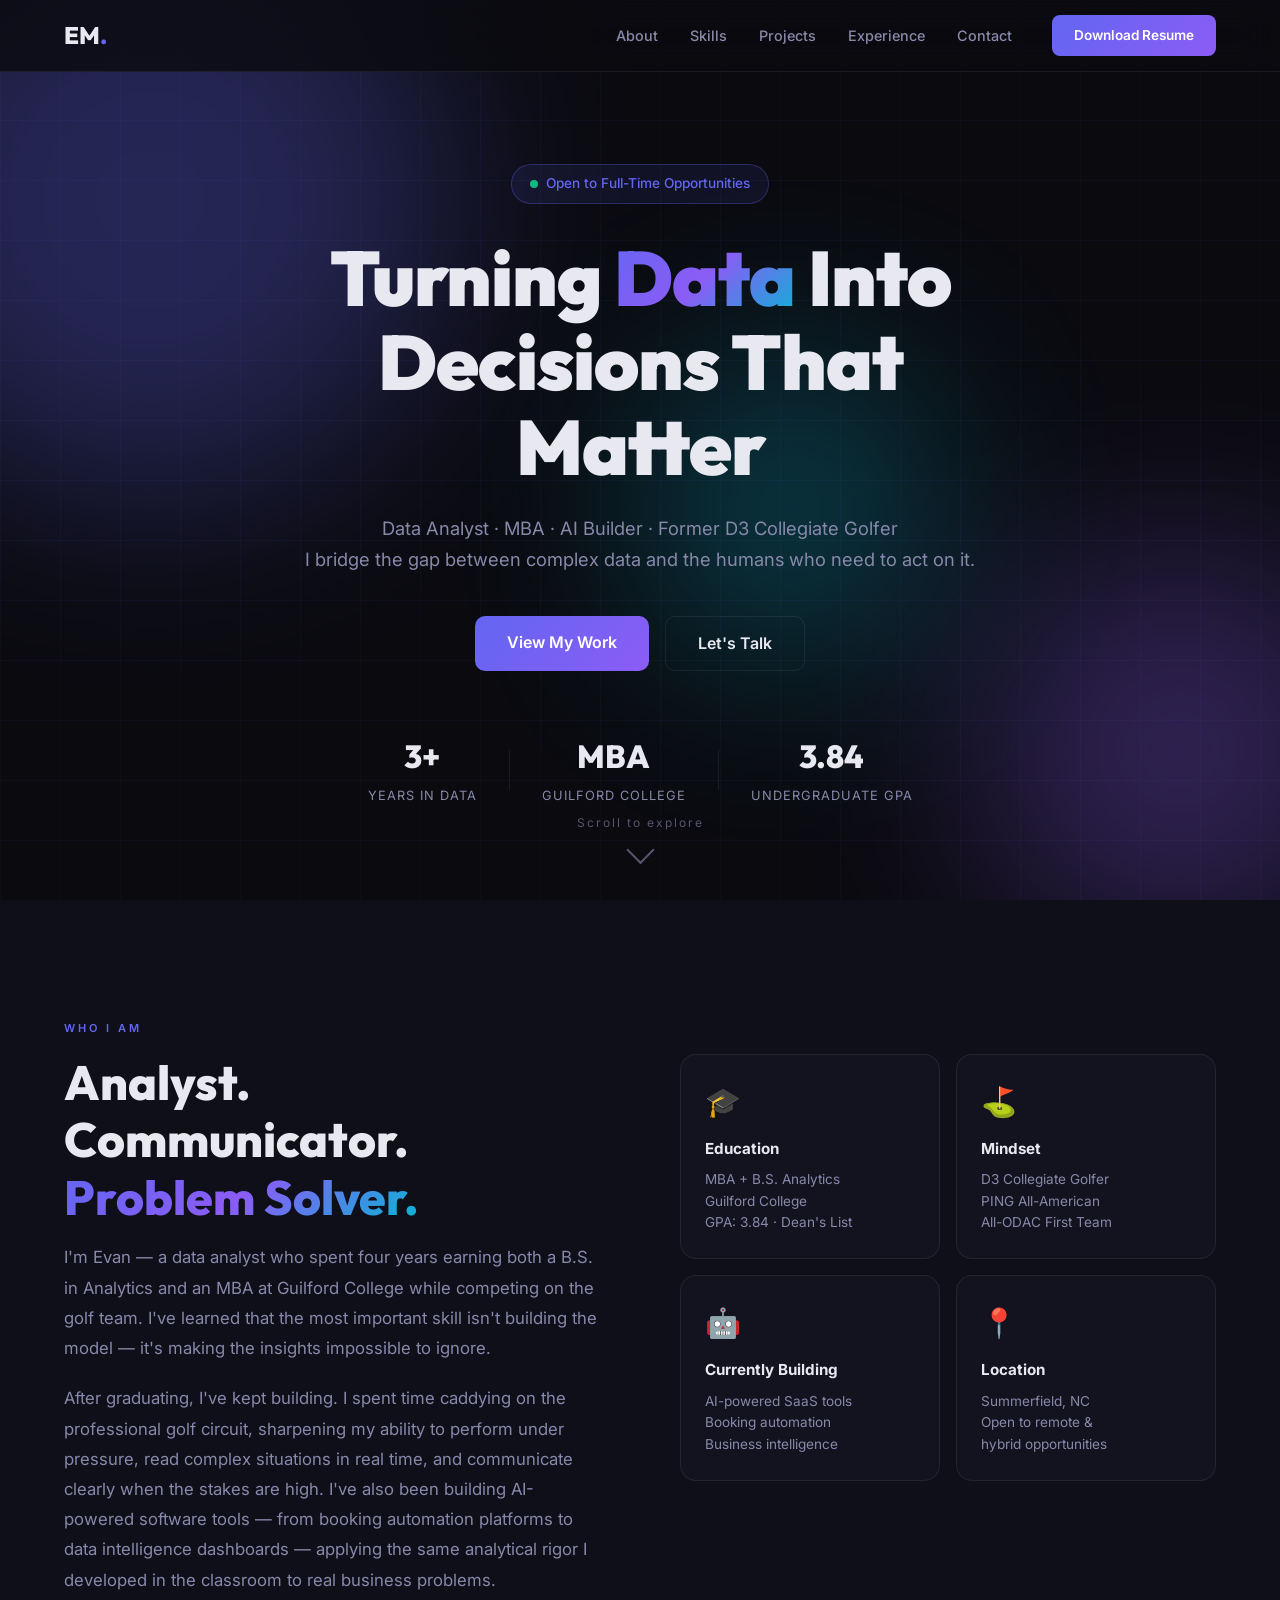
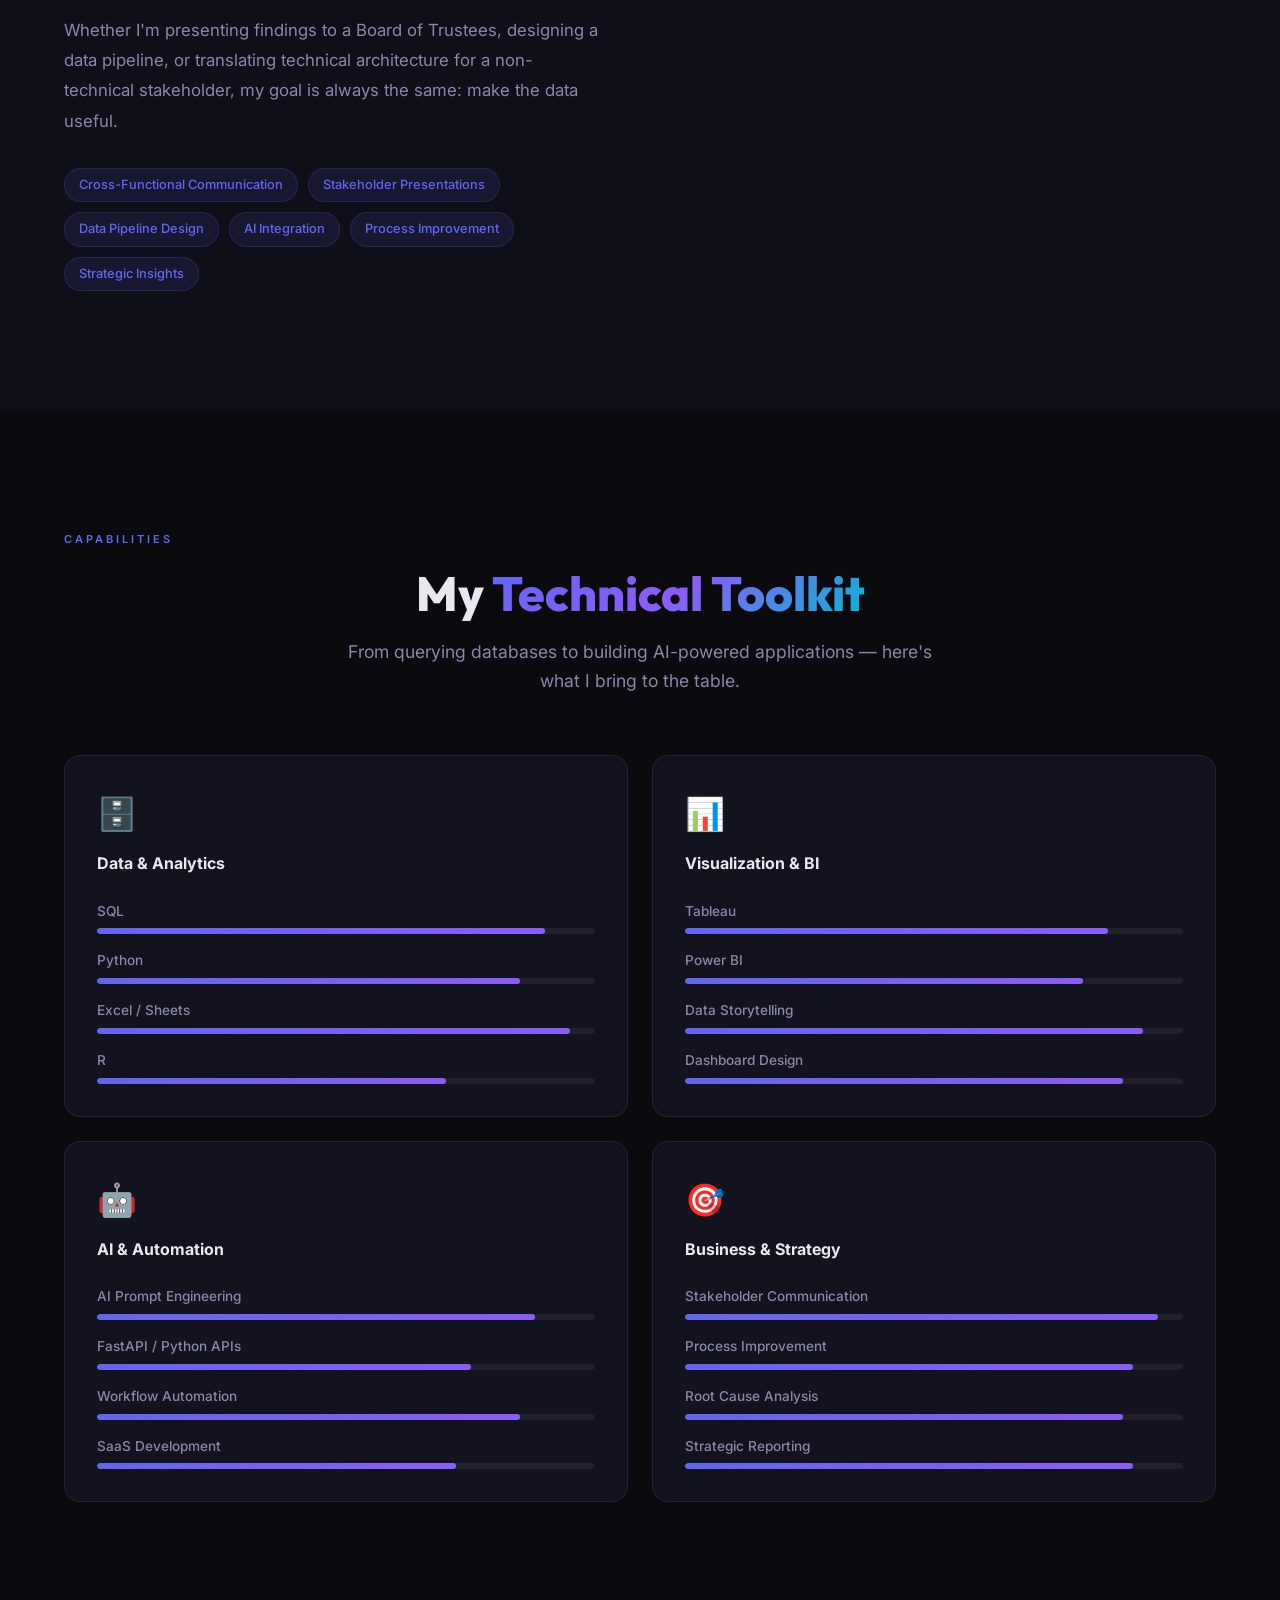
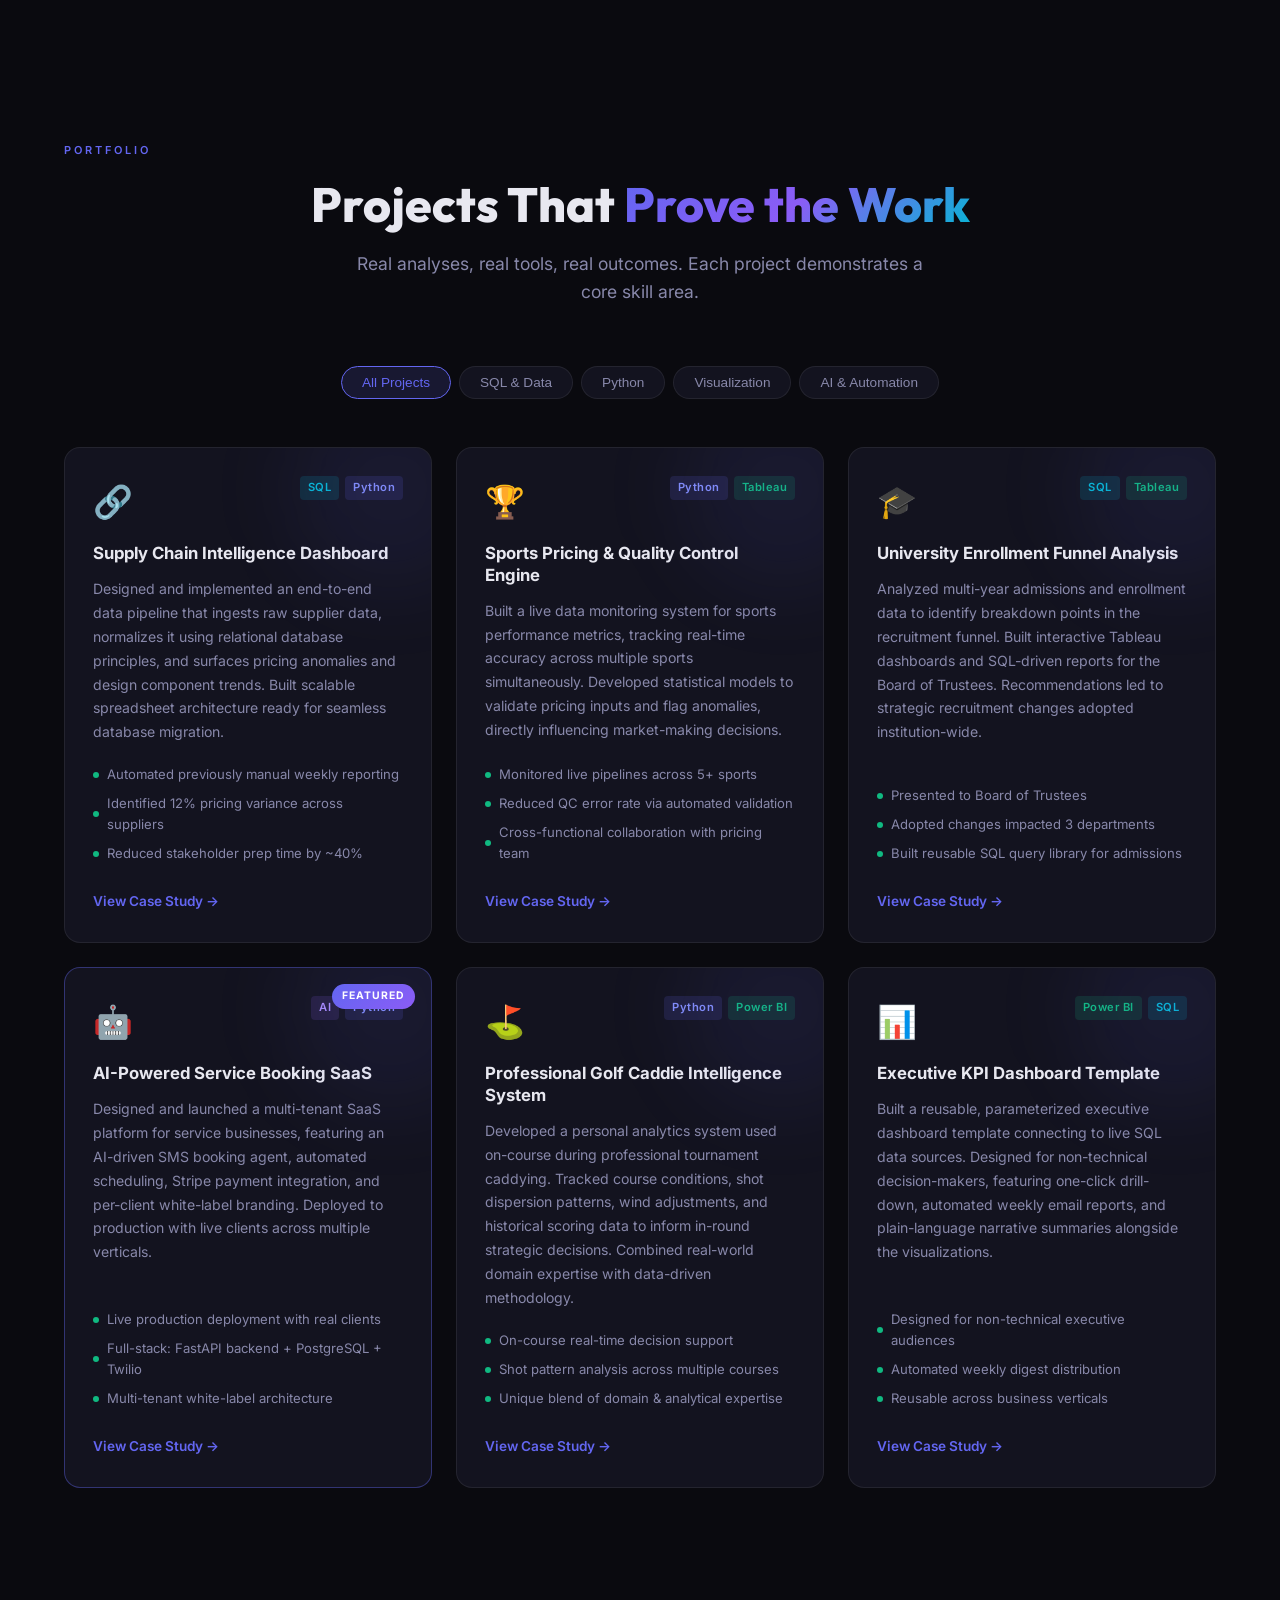
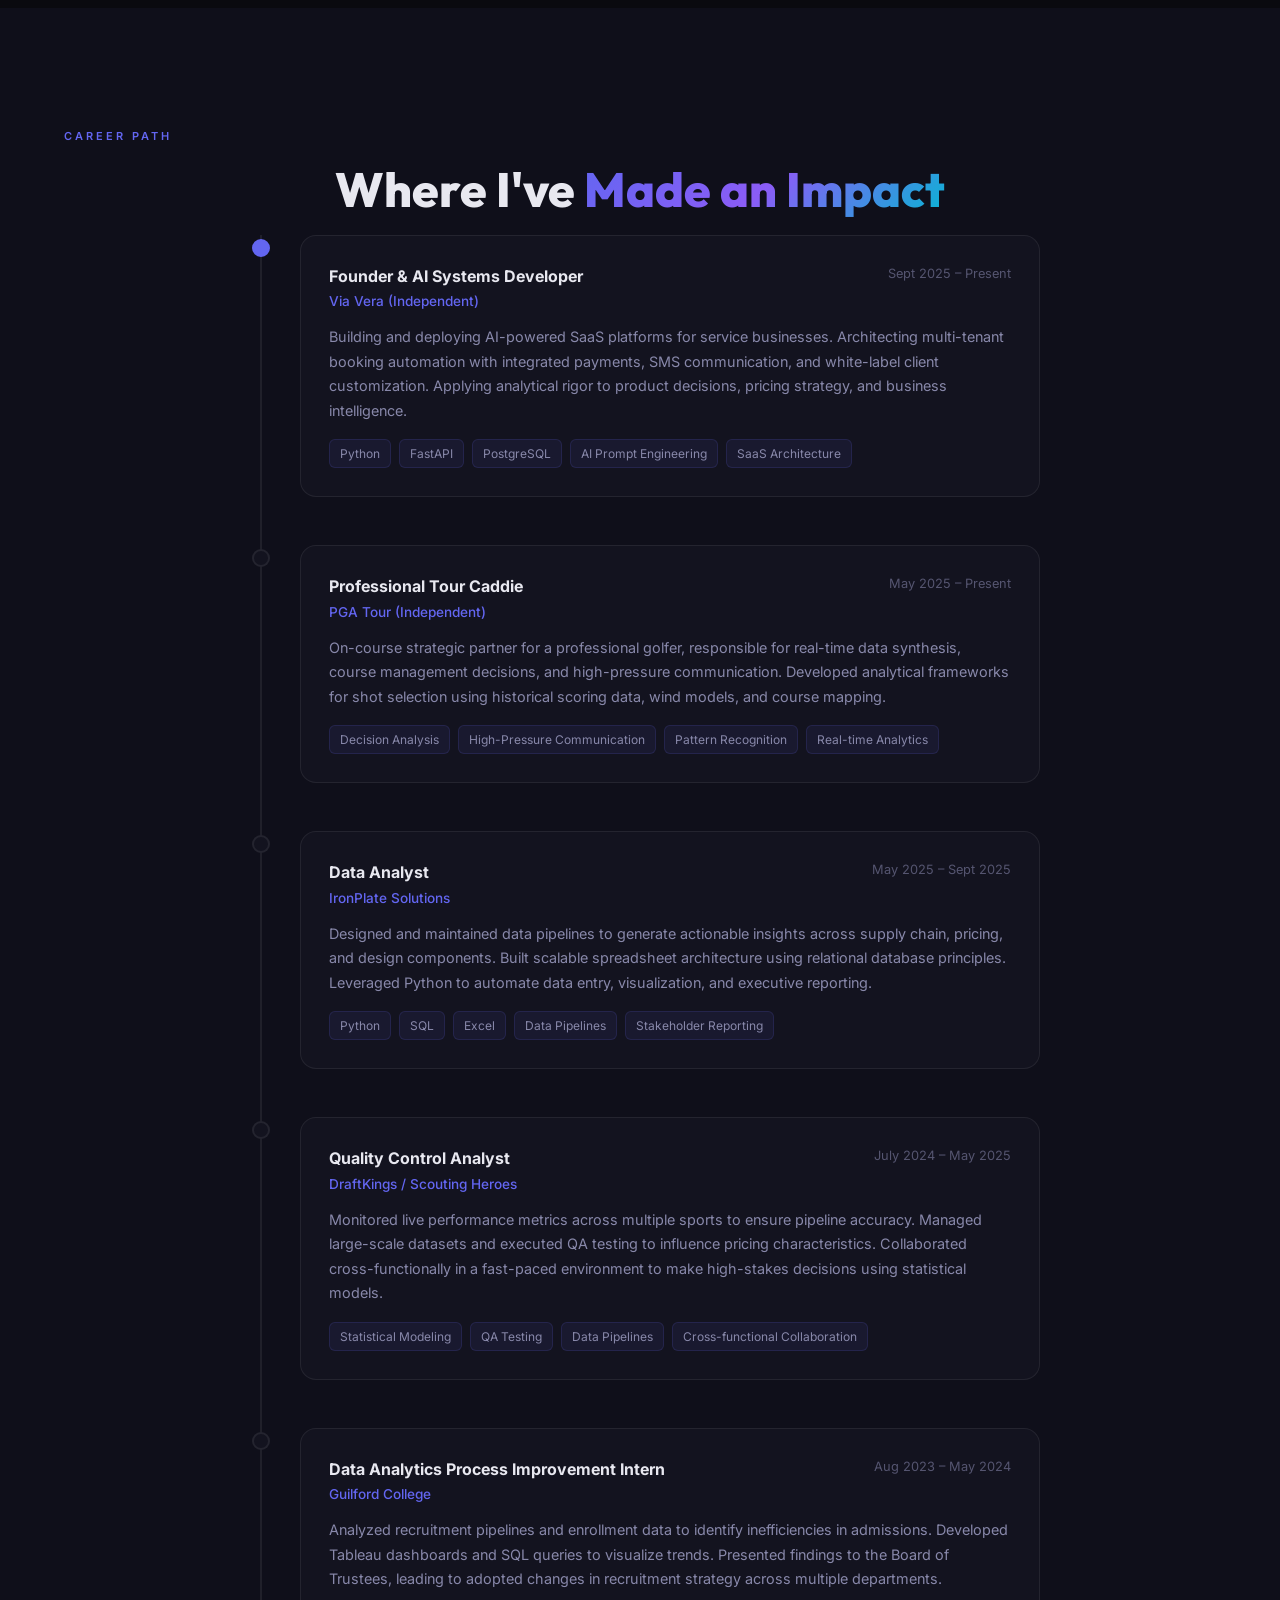
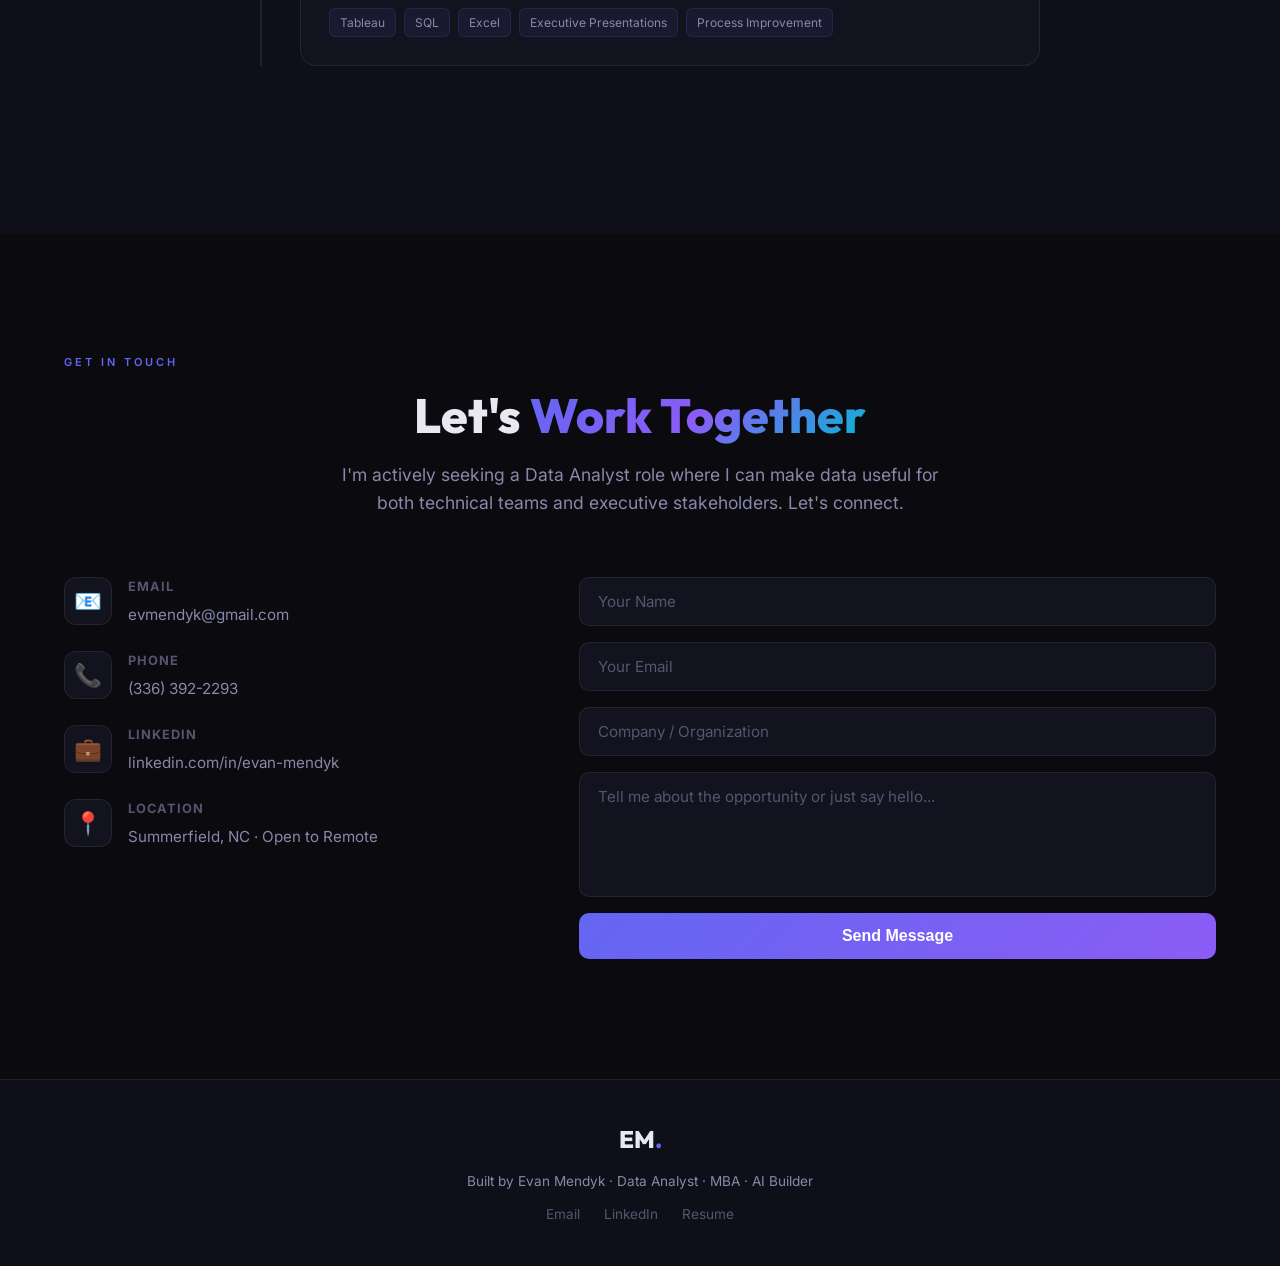
==== index.html @ d30ada5a "Add full portfolio with all project case studies" ====
<!DOCTYPE html>
<html lang="en">
<head>
  <meta charset="UTF-8" />
  <meta name="viewport" content="width=device-width, initial-scale=1.0" />
  <title>Evan Mendyk | Data Analyst & AI Builder</title>
  <meta name="description" content="Evan Mendyk — Data Analyst with an MBA, blending analytical precision with clear communication to turn complex data into decisions. Explore projects in SQL, Python, Tableau, and AI.">
  <link rel="preconnect" href="https://fonts.googleapis.com">
  <link rel="preconnect" href="https://fonts.gstatic.com" crossorigin>
  <link href="https://fonts.googleapis.com/css2?family=Inter:wght@300;400;500;600;700;800;900&family=Outfit:wght@300;400;500;600;700;800&display=swap" rel="stylesheet">
  <link rel="stylesheet" href="styles.css" />
</head>
<body>

  <!-- Navigation -->
  <nav id="navbar">
    <div class="nav-container">
      <a href="#home" class="nav-logo">EM<span class="dot">.</span></a>
      <ul class="nav-links" id="nav-links">
        <li><a href="#about">About</a></li>
        <li><a href="#skills">Skills</a></li>
        <li><a href="#projects">Projects</a></li>
        <li><a href="#experience">Experience</a></li>
        <li><a href="#contact">Contact</a></li>
      </ul>
      <a href="EvanMendyk_Resume.pdf" class="btn-resume" download>Download Resume</a>
      <button class="hamburger" id="hamburger" aria-label="Toggle menu">
        <span></span><span></span><span></span>
      </button>
    </div>
  </nav>

  <!-- Hero Section -->
  <section id="home" class="hero">
    <div class="hero-bg">
      <div class="orb orb-1"></div>
      <div class="orb orb-2"></div>
      <div class="orb orb-3"></div>
      <div class="grid-overlay"></div>
    </div>
    <div class="hero-content">
      <div class="hero-badge">
        <span class="badge-dot"></span>
        Open to Full-Time Opportunities
      </div>
      <h1 class="hero-title">
        Turning <span class="gradient-text">Data</span> Into<br>
        Decisions That Matter
      </h1>
      <p class="hero-subtitle">
        Data Analyst · MBA · AI Builder · Former D3 Collegiate Golfer<br>
        I bridge the gap between complex data and the humans who need to act on it.
      </p>
      <div class="hero-cta">
        <a href="#projects" class="btn-primary">View My Work</a>
        <a href="#contact" class="btn-ghost">Let's Talk</a>
      </div>
      <div class="hero-stats">
        <div class="stat">
          <span class="stat-number">3+</span>
          <span class="stat-label">Years in Data</span>
        </div>
        <div class="stat-divider"></div>
        <div class="stat">
          <span class="stat-number">MBA</span>
          <span class="stat-label">Guilford College</span>
        </div>
        <div class="stat-divider"></div>
        <div class="stat">
          <span class="stat-number">3.84</span>
          <span class="stat-label">Undergraduate GPA</span>
        </div>
      </div>
    </div>
    <div class="hero-scroll-hint">
      <span>Scroll to explore</span>
      <div class="scroll-arrow"></div>
    </div>
  </section>

  <!-- About Section -->
  <section id="about" class="about section">
    <div class="container">
      <div class="section-label">WHO I AM</div>
      <div class="about-grid">
        <div class="about-text">
          <h2 class="section-title">Analyst. Communicator.<br><span class="gradient-text">Problem Solver.</span></h2>
          <p class="about-para">
            I'm Evan — a data analyst who spent four years earning both a B.S. in Analytics and an MBA at Guilford College while competing on the golf team. I've learned that the most important skill isn't building the model — it's making the insights impossible to ignore.
          </p>
          <p class="about-para">
            After graduating, I've kept building. I spent time caddying on the professional golf circuit, sharpening my ability to perform under pressure, read complex situations in real time, and communicate clearly when the stakes are high. I've also been building AI-powered software tools — from booking automation platforms to data intelligence dashboards — applying the same analytical rigor I developed in the classroom to real business problems.
          </p>
          <p class="about-para">
            Whether I'm presenting findings to a Board of Trustees, designing a data pipeline, or translating technical architecture for a non-technical stakeholder, my goal is always the same: make the data useful.
          </p>
          <div class="about-tags">
            <span class="tag">Cross-Functional Communication</span>
            <span class="tag">Stakeholder Presentations</span>
            <span class="tag">Data Pipeline Design</span>
            <span class="tag">AI Integration</span>
            <span class="tag">Process Improvement</span>
            <span class="tag">Strategic Insights</span>
          </div>
        </div>
        <div class="about-cards">
          <div class="about-card card-1">
            <div class="card-icon">🎓</div>
            <h3>Education</h3>
            <p>MBA + B.S. Analytics<br>Guilford College<br>GPA: 3.84 · Dean's List</p>
          </div>
          <div class="about-card card-2">
            <div class="card-icon">⛳</div>
            <h3>Mindset</h3>
            <p>D3 Collegiate Golfer<br>PING All-American<br>All-ODAC First Team</p>
          </div>
          <div class="about-card card-3">
            <div class="card-icon">🤖</div>
            <h3>Currently Building</h3>
            <p>AI-powered SaaS tools<br>Booking automation<br>Business intelligence</p>
          </div>
          <div class="about-card card-4">
            <div class="card-icon">📍</div>
            <h3>Location</h3>
            <p>Summerfield, NC<br>Open to remote &<br>hybrid opportunities</p>
          </div>
        </div>
      </div>
    </div>
  </section>

  <!-- Skills Section -->
  <section id="skills" class="skills section">
    <div class="container">
      <div class="section-label">CAPABILITIES</div>
      <h2 class="section-title centered">My <span class="gradient-text">Technical Toolkit</span></h2>
      <p class="section-subtitle">From querying databases to building AI-powered applications — here's what I bring to the table.</p>

      <div class="skills-grid">
        <div class="skill-category">
          <div class="skill-cat-icon">🗄️</div>
          <h3>Data & Analytics</h3>
          <div class="skill-bars">
            <div class="skill-bar-item">
              <span>SQL</span>
              <div class="bar"><div class="bar-fill" style="--w:90%"></div></div>
            </div>
            <div class="skill-bar-item">
              <span>Python</span>
              <div class="bar"><div class="bar-fill" style="--w:85%"></div></div>
            </div>
            <div class="skill-bar-item">
              <span>Excel / Sheets</span>
              <div class="bar"><div class="bar-fill" style="--w:95%"></div></div>
            </div>
            <div class="skill-bar-item">
              <span>R</span>
              <div class="bar"><div class="bar-fill" style="--w:70%"></div></div>
            </div>
          </div>
        </div>

        <div class="skill-category">
          <div class="skill-cat-icon">📊</div>
          <h3>Visualization & BI</h3>
          <div class="skill-bars">
            <div class="skill-bar-item">
              <span>Tableau</span>
              <div class="bar"><div class="bar-fill" style="--w:85%"></div></div>
            </div>
            <div class="skill-bar-item">
              <span>Power BI</span>
              <div class="bar"><div class="bar-fill" style="--w:80%"></div></div>
            </div>
            <div class="skill-bar-item">
              <span>Data Storytelling</span>
              <div class="bar"><div class="bar-fill" style="--w:92%"></div></div>
            </div>
            <div class="skill-bar-item">
              <span>Dashboard Design</span>
              <div class="bar"><div class="bar-fill" style="--w:88%"></div></div>
            </div>
          </div>
        </div>

        <div class="skill-category">
          <div class="skill-cat-icon">🤖</div>
          <h3>AI & Automation</h3>
          <div class="skill-bars">
            <div class="skill-bar-item">
              <span>AI Prompt Engineering</span>
              <div class="bar"><div class="bar-fill" style="--w:88%"></div></div>
            </div>
            <div class="skill-bar-item">
              <span>FastAPI / Python APIs</span>
              <div class="bar"><div class="bar-fill" style="--w:75%"></div></div>
            </div>
            <div class="skill-bar-item">
              <span>Workflow Automation</span>
              <div class="bar"><div class="bar-fill" style="--w:85%"></div></div>
            </div>
            <div class="skill-bar-item">
              <span>SaaS Development</span>
              <div class="bar"><div class="bar-fill" style="--w:72%"></div></div>
            </div>
          </div>
        </div>

        <div class="skill-category">
          <div class="skill-cat-icon">🎯</div>
          <h3>Business & Strategy</h3>
          <div class="skill-bars">
            <div class="skill-bar-item">
              <span>Stakeholder Communication</span>
              <div class="bar"><div class="bar-fill" style="--w:95%"></div></div>
            </div>
            <div class="skill-bar-item">
              <span>Process Improvement</span>
              <div class="bar"><div class="bar-fill" style="--w:90%"></div></div>
            </div>
            <div class="skill-bar-item">
              <span>Root Cause Analysis</span>
              <div class="bar"><div class="bar-fill" style="--w:88%"></div></div>
            </div>
            <div class="skill-bar-item">
              <span>Strategic Reporting</span>
              <div class="bar"><div class="bar-fill" style="--w:90%"></div></div>
            </div>
          </div>
        </div>
      </div>
    </div>
  </section>

  <!-- Projects Section -->
  <section id="projects" class="projects section">
    <div class="container">
      <div class="section-label">PORTFOLIO</div>
      <h2 class="section-title centered">Projects That <span class="gradient-text">Prove the Work</span></h2>
      <p class="section-subtitle">Real analyses, real tools, real outcomes. Each project demonstrates a core skill area.</p>

      <div class="filter-tabs">
        <button class="filter-btn active" data-filter="all">All Projects</button>
        <button class="filter-btn" data-filter="sql">SQL & Data</button>
        <button class="filter-btn" data-filter="python">Python</button>
        <button class="filter-btn" data-filter="viz">Visualization</button>
        <button class="filter-btn" data-filter="ai">AI & Automation</button>
      </div>

      <div class="projects-grid" id="projects-grid">

        <!-- Project 1: Supply Chain -->
        <div class="project-card" data-category="sql python">
          <div class="project-glow"></div>
          <div class="project-header">
            <div class="project-icon">🔗</div>
            <div class="project-badges">
              <span class="badge badge-sql">SQL</span>
              <span class="badge badge-python">Python</span>
            </div>
          </div>
          <h3 class="project-title">Supply Chain Intelligence Dashboard</h3>
          <p class="project-desc">Designed and implemented an end-to-end data pipeline that ingests raw supplier data, normalizes it using relational database principles, and surfaces pricing anomalies and design component trends. Built scalable spreadsheet architecture ready for seamless database migration.</p>
          <div class="project-outcomes">
            <div class="outcome"><span class="outcome-dot"></span>Automated previously manual weekly reporting</div>
            <div class="outcome"><span class="outcome-dot"></span>Identified 12% pricing variance across suppliers</div>
            <div class="outcome"><span class="outcome-dot"></span>Reduced stakeholder prep time by ~40%</div>
          </div>
          <div class="project-footer">
            <a href="projects/supply-chain.html" class="project-link">View Case Study →</a>
          </div>
        </div>

        <!-- Project 2: Sports Analytics -->
        <div class="project-card" data-category="python viz">
          <div class="project-glow"></div>
          <div class="project-header">
            <div class="project-icon">🏆</div>
            <div class="project-badges">
              <span class="badge badge-python">Python</span>
              <span class="badge badge-viz">Tableau</span>
            </div>
          </div>
          <h3 class="project-title">Sports Pricing & Quality Control Engine</h3>
          <p class="project-desc">Built a live data monitoring system for sports performance metrics, tracking real-time accuracy across multiple sports simultaneously. Developed statistical models to validate pricing inputs and flag anomalies, directly influencing market-making decisions.</p>
          <div class="project-outcomes">
            <div class="outcome"><span class="outcome-dot"></span>Monitored live pipelines across 5+ sports</div>
            <div class="outcome"><span class="outcome-dot"></span>Reduced QC error rate via automated validation</div>
            <div class="outcome"><span class="outcome-dot"></span>Cross-functional collaboration with pricing team</div>
          </div>
          <div class="project-footer">
            <a href="projects/sports-analytics.html" class="project-link">View Case Study →</a>
          </div>
        </div>

        <!-- Project 3: Enrollment Analysis -->
        <div class="project-card" data-category="sql viz">
          <div class="project-glow"></div>
          <div class="project-header">
            <div class="project-icon">🎓</div>
            <div class="project-badges">
              <span class="badge badge-sql">SQL</span>
              <span class="badge badge-viz">Tableau</span>
            </div>
          </div>
          <h3 class="project-title">University Enrollment Funnel Analysis</h3>
          <p class="project-desc">Analyzed multi-year admissions and enrollment data to identify breakdown points in the recruitment funnel. Built interactive Tableau dashboards and SQL-driven reports for the Board of Trustees. Recommendations led to strategic recruitment changes adopted institution-wide.</p>
          <div class="project-outcomes">
            <div class="outcome"><span class="outcome-dot"></span>Presented to Board of Trustees</div>
            <div class="outcome"><span class="outcome-dot"></span>Adopted changes impacted 3 departments</div>
            <div class="outcome"><span class="outcome-dot"></span>Built reusable SQL query library for admissions</div>
          </div>
          <div class="project-footer">
            <a href="projects/enrollment.html" class="project-link">View Case Study →</a>
          </div>
        </div>

        <!-- Project 4: AI Booking Platform -->
        <div class="project-card featured" data-category="ai python">
          <div class="project-glow"></div>
          <div class="project-badge-featured">FEATURED</div>
          <div class="project-header">
            <div class="project-icon">🤖</div>
            <div class="project-badges">
              <span class="badge badge-ai">AI</span>
              <span class="badge badge-python">Python</span>
            </div>
          </div>
          <h3 class="project-title">AI-Powered Service Booking SaaS</h3>
          <p class="project-desc">Designed and launched a multi-tenant SaaS platform for service businesses, featuring an AI-driven SMS booking agent, automated scheduling, Stripe payment integration, and per-client white-label branding. Deployed to production with live clients across multiple verticals.</p>
          <div class="project-outcomes">
            <div class="outcome"><span class="outcome-dot"></span>Live production deployment with real clients</div>
            <div class="outcome"><span class="outcome-dot"></span>Full-stack: FastAPI backend + PostgreSQL + Twilio</div>
            <div class="outcome"><span class="outcome-dot"></span>Multi-tenant white-label architecture</div>
          </div>
          <div class="project-footer">
            <a href="projects/ai-booking.html" class="project-link">View Case Study →</a>
          </div>
        </div>

        <!-- Project 5: Golf Analytics -->
        <div class="project-card" data-category="python viz sql">
          <div class="project-glow"></div>
          <div class="project-header">
            <div class="project-icon">⛳</div>
            <div class="project-badges">
              <span class="badge badge-python">Python</span>
              <span class="badge badge-viz">Power BI</span>
            </div>
          </div>
          <h3 class="project-title">Professional Golf Caddie Intelligence System</h3>
          <p class="project-desc">Developed a personal analytics system used on-course during professional tournament caddying. Tracked course conditions, shot dispersion patterns, wind adjustments, and historical scoring data to inform in-round strategic decisions. Combined real-world domain expertise with data-driven methodology.</p>
          <div class="project-outcomes">
            <div class="outcome"><span class="outcome-dot"></span>On-course real-time decision support</div>
            <div class="outcome"><span class="outcome-dot"></span>Shot pattern analysis across multiple courses</div>
            <div class="outcome"><span class="outcome-dot"></span>Unique blend of domain & analytical expertise</div>
          </div>
          <div class="project-footer">
            <a href="projects/golf-analytics.html" class="project-link">View Case Study →</a>
          </div>
        </div>

        <!-- Project 6: Executive Dashboard -->
        <div class="project-card" data-category="viz sql">
          <div class="project-glow"></div>
          <div class="project-header">
            <div class="project-icon">📊</div>
            <div class="project-badges">
              <span class="badge badge-viz">Power BI</span>
              <span class="badge badge-sql">SQL</span>
            </div>
          </div>
          <h3 class="project-title">Executive KPI Dashboard Template</h3>
          <p class="project-desc">Built a reusable, parameterized executive dashboard template connecting to live SQL data sources. Designed for non-technical decision-makers, featuring one-click drill-down, automated weekly email reports, and plain-language narrative summaries alongside the visualizations.</p>
          <div class="project-outcomes">
            <div class="outcome"><span class="outcome-dot"></span>Designed for non-technical executive audiences</div>
            <div class="outcome"><span class="outcome-dot"></span>Automated weekly digest distribution</div>
            <div class="outcome"><span class="outcome-dot"></span>Reusable across business verticals</div>
          </div>
          <div class="project-footer">
            <a href="projects/executive-dashboard.html" class="project-link">View Case Study →</a>
          </div>
        </div>

      </div>
    </div>
  </section>

  <!-- Experience Section -->
  <section id="experience" class="experience section">
    <div class="container">
      <div class="section-label">CAREER PATH</div>
      <h2 class="section-title centered">Where I've <span class="gradient-text">Made an Impact</span></h2>

      <div class="timeline">

        <div class="timeline-item">
          <div class="timeline-dot active"></div>
          <div class="timeline-content">
            <div class="timeline-header">
              <div>
                <h3>Founder & AI Systems Developer</h3>
                <span class="company">Via Vera (Independent)</span>
              </div>
              <span class="timeline-date">Sept 2025 – Present</span>
            </div>
            <p>Building and deploying AI-powered SaaS platforms for service businesses. Architecting multi-tenant booking automation with integrated payments, SMS communication, and white-label client customization. Applying analytical rigor to product decisions, pricing strategy, and business intelligence.</p>
            <div class="timeline-skills">
              <span>Python</span><span>FastAPI</span><span>PostgreSQL</span><span>AI Prompt Engineering</span><span>SaaS Architecture</span>
            </div>
          </div>
        </div>

        <div class="timeline-item">
          <div class="timeline-dot"></div>
          <div class="timeline-content">
            <div class="timeline-header">
              <div>
                <h3>Professional Tour Caddie</h3>
                <span class="company">PGA Tour (Independent)</span>
              </div>
              <span class="timeline-date">May 2025 – Present</span>
            </div>
            <p>On-course strategic partner for a professional golfer, responsible for real-time data synthesis, course management decisions, and high-pressure communication. Developed analytical frameworks for shot selection using historical scoring data, wind models, and course mapping.</p>
            <div class="timeline-skills">
              <span>Decision Analysis</span><span>High-Pressure Communication</span><span>Pattern Recognition</span><span>Real-time Analytics</span>
            </div>
          </div>
        </div>

        <div class="timeline-item">
          <div class="timeline-dot"></div>
          <div class="timeline-content">
            <div class="timeline-header">
              <div>
                <h3>Data Analyst</h3>
                <span class="company">IronPlate Solutions</span>
              </div>
              <span class="timeline-date">May 2025 – Sept 2025</span>
            </div>
            <p>Designed and maintained data pipelines to generate actionable insights across supply chain, pricing, and design components. Built scalable spreadsheet architecture using relational database principles. Leveraged Python to automate data entry, visualization, and executive reporting.</p>
            <div class="timeline-skills">
              <span>Python</span><span>SQL</span><span>Excel</span><span>Data Pipelines</span><span>Stakeholder Reporting</span>
            </div>
          </div>
        </div>

        <div class="timeline-item">
          <div class="timeline-dot"></div>
          <div class="timeline-content">
            <div class="timeline-header">
              <div>
                <h3>Quality Control Analyst</h3>
                <span class="company">DraftKings / Scouting Heroes</span>
              </div>
              <span class="timeline-date">July 2024 – May 2025</span>
            </div>
            <p>Monitored live performance metrics across multiple sports to ensure pipeline accuracy. Managed large-scale datasets and executed QA testing to influence pricing characteristics. Collaborated cross-functionally in a fast-paced environment to make high-stakes decisions using statistical models.</p>
            <div class="timeline-skills">
              <span>Statistical Modeling</span><span>QA Testing</span><span>Data Pipelines</span><span>Cross-functional Collaboration</span>
            </div>
          </div>
        </div>

        <div class="timeline-item">
          <div class="timeline-dot"></div>
          <div class="timeline-content">
            <div class="timeline-header">
              <div>
                <h3>Data Analytics Process Improvement Intern</h3>
                <span class="company">Guilford College</span>
              </div>
              <span class="timeline-date">Aug 2023 – May 2024</span>
            </div>
            <p>Analyzed recruitment pipelines and enrollment data to identify inefficiencies in admissions. Developed Tableau dashboards and SQL queries to visualize trends. Presented findings to the Board of Trustees, leading to adopted changes in recruitment strategy across multiple departments.</p>
            <div class="timeline-skills">
              <span>Tableau</span><span>SQL</span><span>Excel</span><span>Executive Presentations</span><span>Process Improvement</span>
            </div>
          </div>
        </div>

      </div>
    </div>
  </section>

  <!-- Contact Section -->
  <section id="contact" class="contact section">
    <div class="container">
      <div class="section-label">GET IN TOUCH</div>
      <h2 class="section-title centered">Let's <span class="gradient-text">Work Together</span></h2>
      <p class="section-subtitle">I'm actively seeking a Data Analyst role where I can make data useful for both technical teams and executive stakeholders. Let's connect.</p>

      <div class="contact-grid">
        <div class="contact-info">
          <div class="contact-item">
            <div class="contact-icon">📧</div>
            <div>
              <h4>Email</h4>
              <a href="mailto:evmendyk@gmail.com">evmendyk@gmail.com</a>
            </div>
          </div>
          <div class="contact-item">
            <div class="contact-icon">📞</div>
            <div>
              <h4>Phone</h4>
              <a href="tel:3363922293">(336) 392-2293</a>
            </div>
          </div>
          <div class="contact-item">
            <div class="contact-icon">💼</div>
            <div>
              <h4>LinkedIn</h4>
              <a href="https://www.linkedin.com/in/evan-mendyk-15996b225" target="_blank">linkedin.com/in/evan-mendyk</a>
            </div>
          </div>
          <div class="contact-item">
            <div class="contact-icon">📍</div>
            <div>
              <h4>Location</h4>
              <span>Summerfield, NC · Open to Remote</span>
            </div>
          </div>
        </div>

        <form class="contact-form" id="contact-form">
          <div class="form-group">
            <input type="text" id="name" placeholder="Your Name" required />
          </div>
          <div class="form-group">
            <input type="email" id="email" placeholder="Your Email" required />
          </div>
          <div class="form-group">
            <input type="text" id="company" placeholder="Company / Organization" />
          </div>
          <div class="form-group">
            <textarea id="message" placeholder="Tell me about the opportunity or just say hello..." rows="5" required></textarea>
          </div>
          <button type="submit" class="btn-primary full-width" id="submit-btn">Send Message</button>
          <div class="form-success" id="form-success">✅ Message received! I'll be in touch soon.</div>
        </form>
      </div>
    </div>
  </section>

  <!-- Footer -->
  <footer class="footer">
    <div class="container">
      <div class="footer-content">
        <div class="footer-logo">EM<span class="dot">.</span></div>
        <p>Built by Evan Mendyk · Data Analyst · MBA · AI Builder</p>
        <div class="footer-links">
          <a href="mailto:evmendyk@gmail.com">Email</a>
          <a href="https://www.linkedin.com/in/evan-mendyk-15996b225" target="_blank">LinkedIn</a>
          <a href="EvanMendyk_Resume.pdf" download>Resume</a>
        </div>
      </div>
    </div>
  </footer>

  <script src="script.js"></script>
</body>
</html>
---- styles.css ----
/* ===========================
   ROOT & TOKENS
=========================== */
:root {
  --bg: #0a0a0f;
  --bg-2: #0f0f1a;
  --bg-card: #13131f;
  --bg-card-2: #1a1a2e;
  --border: rgba(255,255,255,0.07);
  --border-hover: rgba(99,102,241,0.4);
  --text: #e8e8f0;
  --text-muted: #8888aa;
  --text-dim: #555570;
  --accent: #6366f1;
  --accent-2: #8b5cf6;
  --accent-3: #06b6d4;
  --green: #10b981;
  --gradient: linear-gradient(135deg, #6366f1, #8b5cf6, #06b6d4);
  --gradient-2: linear-gradient(135deg, #6366f1 0%, #8b5cf6 100%);
  --shadow: 0 20px 60px rgba(0,0,0,0.5);
  --shadow-card: 0 4px 24px rgba(0,0,0,0.3);
  --radius: 16px;
  --radius-sm: 8px;
  --nav-h: 72px;
  --font: 'Inter', sans-serif;
  --font-2: 'Outfit', sans-serif;
}

/* ===========================
   RESET
=========================== */
*, *::before, *::after { box-sizing: border-box; margin: 0; padding: 0; }
html { scroll-behavior: smooth; }
body {
  font-family: var(--font);
  background: var(--bg);
  color: var(--text);
  line-height: 1.6;
  overflow-x: hidden;
}
a { color: inherit; text-decoration: none; }
img { max-width: 100%; }

/* ===========================
   UTILITIES
=========================== */
.container { max-width: 1200px; margin: 0 auto; padding: 0 24px; }
.section { padding: 120px 0; }
.gradient-text {
  background: var(--gradient);
  -webkit-background-clip: text;
  -webkit-text-fill-color: transparent;
  background-clip: text;
}
.section-label {
  font-size: 11px; letter-spacing: 3px; font-weight: 600;
  color: var(--accent); text-transform: uppercase; margin-bottom: 16px;
}
.section-title {
  font-family: var(--font-2);
  font-size: clamp(2rem, 4vw, 3rem);
  font-weight: 800; line-height: 1.2; margin-bottom: 16px;
}
.section-title.centered { text-align: center; }
.section-subtitle {
  text-align: center; color: var(--text-muted);
  font-size: 1.1rem; max-width: 600px;
  margin: 0 auto 60px;
}

/* ===========================
   NAVBAR
=========================== */
#navbar {
  position: fixed; top: 0; left: 0; right: 0; z-index: 1000;
  height: var(--nav-h);
  background: rgba(10,10,15,0.8);
  backdrop-filter: blur(20px);
  border-bottom: 1px solid var(--border);
  transition: all 0.3s ease;
}
#navbar.scrolled { background: rgba(10,10,15,0.95); }
.nav-container {
  max-width: 1200px; margin: 0 auto; padding: 0 24px;
  height: 100%; display: flex; align-items: center; gap: 40px;
}
.nav-logo {
  font-family: var(--font-2); font-size: 1.5rem; font-weight: 800;
  color: var(--text); margin-right: auto;
}
.dot { color: var(--accent); }
.nav-links { display: flex; list-style: none; gap: 32px; }
.nav-links a {
  font-size: 0.9rem; font-weight: 500; color: var(--text-muted);
  transition: color 0.2s;
}
.nav-links a:hover { color: var(--text); }
.btn-resume {
  background: var(--gradient-2); color: #fff;
  padding: 10px 22px; border-radius: 8px;
  font-size: 0.85rem; font-weight: 600;
  transition: opacity 0.2s, transform 0.2s;
  white-space: nowrap;
}
.btn-resume:hover { opacity: 0.9; transform: translateY(-1px); }
.hamburger { display: none; flex-direction: column; gap: 5px; background: none; border: none; cursor: pointer; padding: 4px; }
.hamburger span { display: block; width: 22px; height: 2px; background: var(--text); border-radius: 2px; transition: all 0.3s; }

/* ===========================
   HERO
=========================== */
.hero {
  min-height: 100vh; display: flex; align-items: center;
  justify-content: center; position: relative; overflow: hidden;
  padding-top: var(--nav-h);
}
.hero-bg { position: absolute; inset: 0; z-index: 0; }
.orb {
  position: absolute; border-radius: 50%; filter: blur(100px); opacity: 0.3;
  animation: float 8s ease-in-out infinite;
}
.orb-1 { width: 600px; height: 600px; background: #6366f1; top: -100px; left: -150px; animation-delay: 0s; }
.orb-2 { width: 400px; height: 400px; background: #8b5cf6; bottom: -50px; right: -100px; animation-delay: -3s; }
.orb-3 { width: 300px; height: 300px; background: #06b6d4; top: 40%; left: 50%; animation-delay: -5s; }
@keyframes float {
  0%, 100% { transform: translateY(0) scale(1); }
  50% { transform: translateY(-30px) scale(1.05); }
}
.grid-overlay {
  position: absolute; inset: 0;
  background-image: linear-gradient(rgba(99,102,241,0.05) 1px, transparent 1px),
                    linear-gradient(90deg, rgba(99,102,241,0.05) 1px, transparent 1px);
  background-size: 60px 60px;
}
.hero-content { position: relative; z-index: 1; text-align: center; max-width: 800px; padding: 0 24px; }
.hero-badge {
  display: inline-flex; align-items: center; gap: 8px;
  background: rgba(99,102,241,0.1); border: 1px solid rgba(99,102,241,0.3);
  color: var(--accent); padding: 8px 18px; border-radius: 100px;
  font-size: 0.85rem; font-weight: 500; margin-bottom: 32px;
}
.badge-dot {
  width: 8px; height: 8px; border-radius: 50%; background: var(--green);
  animation: pulse 2s ease infinite;
}
@keyframes pulse { 0%,100%{opacity:1;} 50%{opacity:0.4;} }
.hero-title {
  font-family: var(--font-2);
  font-size: clamp(2.5rem, 6vw, 5rem);
  font-weight: 900; line-height: 1.1;
  margin-bottom: 24px; letter-spacing: -1px;
}
.hero-subtitle { font-size: 1.15rem; color: var(--text-muted); line-height: 1.7; margin-bottom: 40px; }
.hero-cta { display: flex; gap: 16px; justify-content: center; flex-wrap: wrap; margin-bottom: 60px; }
.btn-primary {
  background: var(--gradient-2); color: #fff;
  padding: 14px 32px; border-radius: 10px; font-weight: 600;
  font-size: 1rem; transition: transform 0.2s, box-shadow 0.2s;
  border: none; cursor: pointer;
}
.btn-primary:hover { transform: translateY(-2px); box-shadow: 0 10px 30px rgba(99,102,241,0.4); }
.btn-primary.full-width { width: 100%; text-align: center; }
.btn-ghost {
  background: transparent; color: var(--text);
  padding: 14px 32px; border-radius: 10px; font-weight: 600;
  font-size: 1rem; border: 1px solid var(--border);
  transition: border-color 0.2s, background 0.2s;
}
.btn-ghost:hover { border-color: var(--accent); background: rgba(99,102,241,0.05); }
.hero-stats { display: flex; gap: 32px; justify-content: center; align-items: center; }
.stat { text-align: center; }
.stat-number { display: block; font-family: var(--font-2); font-size: 2rem; font-weight: 800; }
.stat-label { font-size: 0.8rem; color: var(--text-muted); text-transform: uppercase; letter-spacing: 1px; }
.stat-divider { width: 1px; height: 40px; background: var(--border); }
.hero-scroll-hint {
  position: absolute; bottom: 40px; left: 50%; transform: translateX(-50%);
  display: flex; flex-direction: column; align-items: center; gap: 8px;
  font-size: 0.75rem; color: var(--text-dim); letter-spacing: 2px;
}
.scroll-arrow {
  width: 20px; height: 20px; border-right: 2px solid var(--text-dim);
  border-bottom: 2px solid var(--text-dim); transform: rotate(45deg);
  animation: bounce 2s ease infinite;
}
@keyframes bounce { 0%,100%{transform:rotate(45deg) translateY(0);} 50%{transform:rotate(45deg) translateY(4px);} }

/* ===========================
   ABOUT
=========================== */
.about { background: var(--bg-2); }
.about-grid { display: grid; grid-template-columns: 1fr 1fr; gap: 80px; align-items: start; }
.about-para { color: var(--text-muted); margin-bottom: 20px; font-size: 1.05rem; line-height: 1.8; }
.about-tags { display: flex; flex-wrap: wrap; gap: 10px; margin-top: 32px; }
.tag {
  background: rgba(99,102,241,0.1); border: 1px solid rgba(99,102,241,0.2);
  color: var(--accent); padding: 6px 14px; border-radius: 100px; font-size: 0.8rem; font-weight: 500;
}
.about-cards { display: grid; grid-template-columns: 1fr 1fr; gap: 16px; }
.about-card {
  background: var(--bg-card); border: 1px solid var(--border);
  border-radius: var(--radius); padding: 24px;
  transition: border-color 0.3s, transform 0.3s;
}
.about-card:hover { border-color: var(--border-hover); transform: translateY(-4px); }
.card-icon { font-size: 1.8rem; margin-bottom: 12px; }
.about-card h3 { font-size: 0.95rem; font-weight: 700; margin-bottom: 8px; }
.about-card p { font-size: 0.85rem; color: var(--text-muted); line-height: 1.6; }

/* ===========================
   SKILLS
=========================== */
.skills-grid { display: grid; grid-template-columns: repeat(2, 1fr); gap: 24px; }
.skill-category {
  background: var(--bg-card); border: 1px solid var(--border);
  border-radius: var(--radius); padding: 32px;
  transition: border-color 0.3s;
}
.skill-category:hover { border-color: var(--border-hover); }
.skill-cat-icon { font-size: 2rem; margin-bottom: 12px; }
.skill-category h3 { font-size: 1rem; font-weight: 700; margin-bottom: 24px; }
.skill-bars { display: flex; flex-direction: column; gap: 16px; }
.skill-bar-item { display: flex; flex-direction: column; gap: 6px; }
.skill-bar-item span { font-size: 0.85rem; color: var(--text-muted); font-weight: 500; }
.bar { height: 6px; background: rgba(255,255,255,0.06); border-radius: 100px; overflow: hidden; }
.bar-fill {
  height: 100%; border-radius: 100px;
  background: var(--gradient-2);
  width: 0; transition: width 1.2s cubic-bezier(0.4,0,0.2,1);
}
.bar-fill.animated { width: var(--w); }

/* ===========================
   PROJECTS
=========================== */
.filter-tabs {
  display: flex; gap: 8px; justify-content: center;
  flex-wrap: wrap; margin-bottom: 48px;
}
.filter-btn {
  background: var(--bg-card); border: 1px solid var(--border);
  color: var(--text-muted); padding: 8px 20px; border-radius: 100px;
  font-size: 0.85rem; font-weight: 500; cursor: pointer;
  transition: all 0.2s;
}
.filter-btn:hover, .filter-btn.active {
  background: rgba(99,102,241,0.15); border-color: var(--accent); color: var(--accent);
}
.projects-grid {
  display: grid; grid-template-columns: repeat(3, 1fr); gap: 24px;
}
.project-card {
  background: var(--bg-card); border: 1px solid var(--border);
  border-radius: var(--radius); padding: 28px;
  position: relative; overflow: hidden;
  transition: transform 0.3s, border-color 0.3s, box-shadow 0.3s;
  display: flex; flex-direction: column;
}
.project-card:hover {
  transform: translateY(-6px); border-color: var(--border-hover);
  box-shadow: 0 20px 60px rgba(99,102,241,0.15);
}
.project-card.featured { border-color: rgba(99,102,241,0.4); grid-column: span 1; }
.project-glow {
  position: absolute; top: -60px; right: -60px;
  width: 200px; height: 200px; border-radius: 50%;
  background: rgba(99,102,241,0.08); filter: blur(40px);
  pointer-events: none;
}
.project-badge-featured {
  position: absolute; top: 16px; right: 16px;
  background: var(--gradient-2); color: #fff;
  font-size: 0.65rem; font-weight: 700; letter-spacing: 1px;
  padding: 4px 10px; border-radius: 100px;
}
.project-header { display: flex; justify-content: space-between; align-items: flex-start; margin-bottom: 16px; }
.project-icon { font-size: 2rem; }
.project-badges { display: flex; gap: 6px; flex-wrap: wrap; justify-content: flex-end; }
.badge {
  font-size: 0.7rem; font-weight: 600; padding: 3px 8px;
  border-radius: 4px; letter-spacing: 0.5px;
}
.badge-sql { background: rgba(6,182,212,0.15); color: #06b6d4; }
.badge-python { background: rgba(99,102,241,0.15); color: #818cf8; }
.badge-viz { background: rgba(16,185,129,0.15); color: #10b981; }
.badge-ai { background: rgba(139,92,246,0.15); color: #a78bfa; }
.project-title { font-size: 1.05rem; font-weight: 700; margin-bottom: 12px; line-height: 1.3; }
.project-desc { font-size: 0.88rem; color: var(--text-muted); line-height: 1.7; margin-bottom: 20px; flex: 1; }
.project-outcomes { display: flex; flex-direction: column; gap: 8px; margin-bottom: 24px; }
.outcome { display: flex; align-items: center; gap: 8px; font-size: 0.82rem; color: var(--text-muted); }
.outcome-dot { width: 6px; height: 6px; border-radius: 50%; background: var(--green); flex-shrink: 0; }
.project-footer { margin-top: auto; }
.project-link {
  font-size: 0.85rem; font-weight: 600; color: var(--accent);
  transition: color 0.2s, gap 0.2s;
}
.project-link:hover { color: var(--accent-2); }
.project-card.hidden { display: none; }

/* ===========================
   EXPERIENCE / TIMELINE
=========================== */
.experience { background: var(--bg-2); }
.timeline { position: relative; max-width: 800px; margin: 0 auto; }
.timeline::before {
  content: ''; position: absolute; left: 20px; top: 0; bottom: 0;
  width: 2px; background: var(--border);
}
.timeline-item { position: relative; padding-left: 60px; margin-bottom: 48px; }
.timeline-dot {
  position: absolute; left: 12px; top: 4px;
  width: 18px; height: 18px; border-radius: 50%;
  background: var(--bg-card); border: 2px solid var(--border);
  transition: border-color 0.3s, background 0.3s;
}
.timeline-dot.active { background: var(--accent); border-color: var(--accent); }
.timeline-item:hover .timeline-dot { border-color: var(--accent); }
.timeline-content {
  background: var(--bg-card); border: 1px solid var(--border);
  border-radius: var(--radius); padding: 28px;
  transition: border-color 0.3s;
}
.timeline-item:hover .timeline-content { border-color: var(--border-hover); }
.timeline-header {
  display: flex; justify-content: space-between;
  align-items: flex-start; gap: 16px; margin-bottom: 12px; flex-wrap: wrap;
}
.timeline-header h3 { font-size: 1rem; font-weight: 700; }
.company { display: block; font-size: 0.85rem; color: var(--accent); font-weight: 500; margin-top: 2px; }
.timeline-date { font-size: 0.8rem; color: var(--text-dim); white-space: nowrap; flex-shrink: 0; }
.timeline-content > p { font-size: 0.9rem; color: var(--text-muted); line-height: 1.7; margin-bottom: 16px; }
.timeline-skills { display: flex; flex-wrap: wrap; gap: 8px; }
.timeline-skills span {
  background: rgba(99,102,241,0.08); border: 1px solid rgba(99,102,241,0.15);
  color: var(--text-muted); padding: 4px 10px; border-radius: 6px; font-size: 0.75rem;
}

/* ===========================
   CONTACT
=========================== */
.contact-grid { display: grid; grid-template-columns: 1fr 1.4fr; gap: 60px; align-items: start; }
.contact-info { display: flex; flex-direction: column; gap: 24px; }
.contact-item { display: flex; gap: 16px; align-items: flex-start; }
.contact-icon { font-size: 1.4rem; width: 48px; height: 48px; display: flex; align-items: center; justify-content: center; background: var(--bg-card); border: 1px solid var(--border); border-radius: 12px; flex-shrink: 0; }
.contact-item h4 { font-size: 0.8rem; color: var(--text-dim); text-transform: uppercase; letter-spacing: 1px; margin-bottom: 4px; }
.contact-item a, .contact-item span { font-size: 0.95rem; color: var(--text-muted); transition: color 0.2s; }
.contact-item a:hover { color: var(--accent); }
.contact-form { display: flex; flex-direction: column; gap: 16px; }
.form-group { display: flex; flex-direction: column; }
.form-group input, .form-group textarea {
  background: var(--bg-card); border: 1px solid var(--border);
  border-radius: 10px; padding: 14px 18px; color: var(--text);
  font-family: var(--font); font-size: 0.95rem;
  transition: border-color 0.2s, box-shadow 0.2s; resize: none;
}
.form-group input:focus, .form-group textarea:focus {
  outline: none; border-color: var(--accent);
  box-shadow: 0 0 0 3px rgba(99,102,241,0.1);
}
.form-group input::placeholder, .form-group textarea::placeholder { color: var(--text-dim); }
.form-success { display: none; text-align: center; color: var(--green); font-size: 0.9rem; padding: 12px; }

/* ===========================
   FOOTER
=========================== */
.footer { background: var(--bg-2); border-top: 1px solid var(--border); padding: 40px 0; }
.footer-content { display: flex; flex-direction: column; align-items: center; gap: 12px; }
.footer-logo { font-family: var(--font-2); font-size: 1.5rem; font-weight: 800; }
.footer-content > p { font-size: 0.85rem; color: var(--text-muted); }
.footer-links { display: flex; gap: 24px; }
.footer-links a { font-size: 0.85rem; color: var(--text-dim); transition: color 0.2s; }
.footer-links a:hover { color: var(--accent); }

/* ===========================
   RESPONSIVE
=========================== */
@media (max-width: 900px) {
  .about-grid { grid-template-columns: 1fr; gap: 48px; }
  .about-cards { grid-template-columns: repeat(2, 1fr); }
  .skills-grid { grid-template-columns: 1fr; }
  .projects-grid { grid-template-columns: repeat(2, 1fr); }
  .contact-grid { grid-template-columns: 1fr; }
}
@media (max-width: 640px) {
  .section { padding: 80px 0; }
  .nav-links, .btn-resume { display: none; }
  .hamburger { display: flex; }
  .nav-links.open {
    display: flex; flex-direction: column; position: fixed;
    top: var(--nav-h); left: 0; right: 0; bottom: 0;
    background: var(--bg); padding: 40px 24px; gap: 32px;
    z-index: 999;
  }
  .nav-links.open a { font-size: 1.4rem; }
  .projects-grid { grid-template-columns: 1fr; }
  .about-cards { grid-template-columns: 1fr; }
  .hero-stats { flex-direction: column; gap: 16px; }
  .stat-divider { width: 40px; height: 1px; }
}
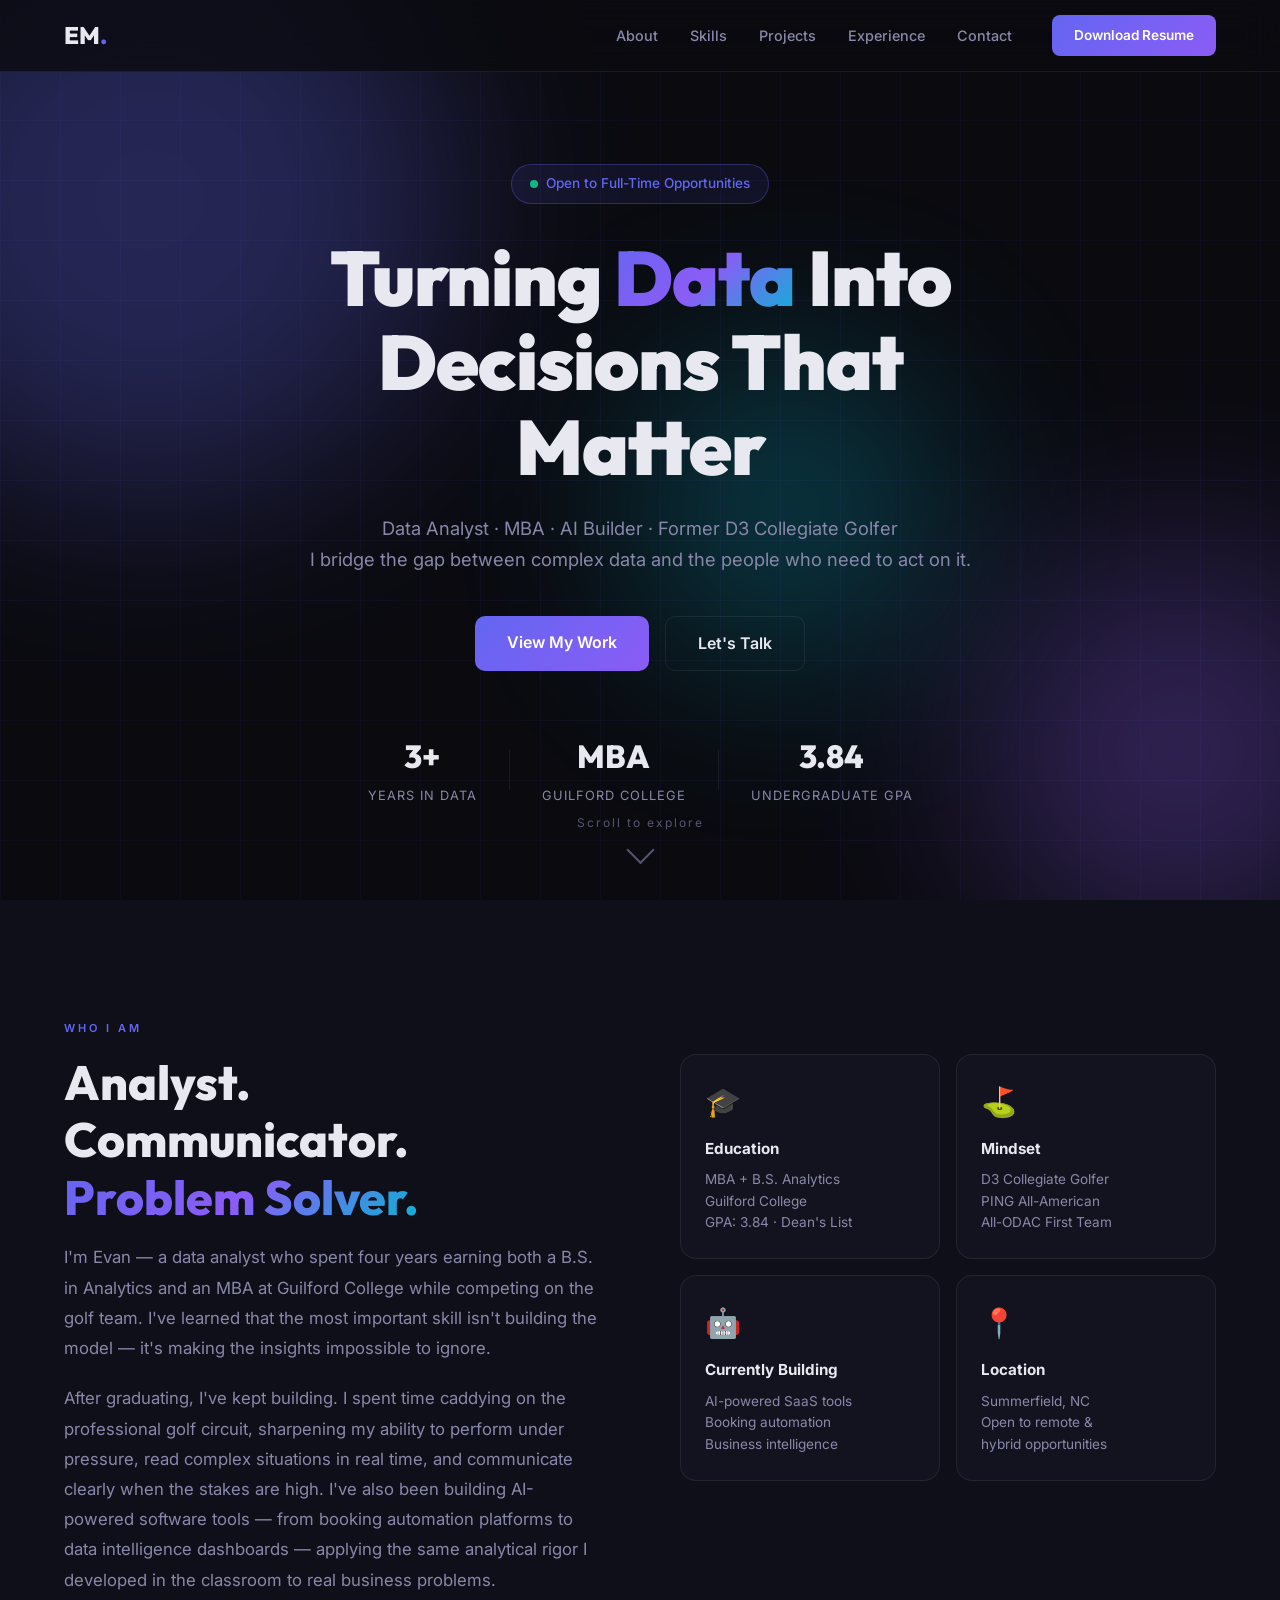
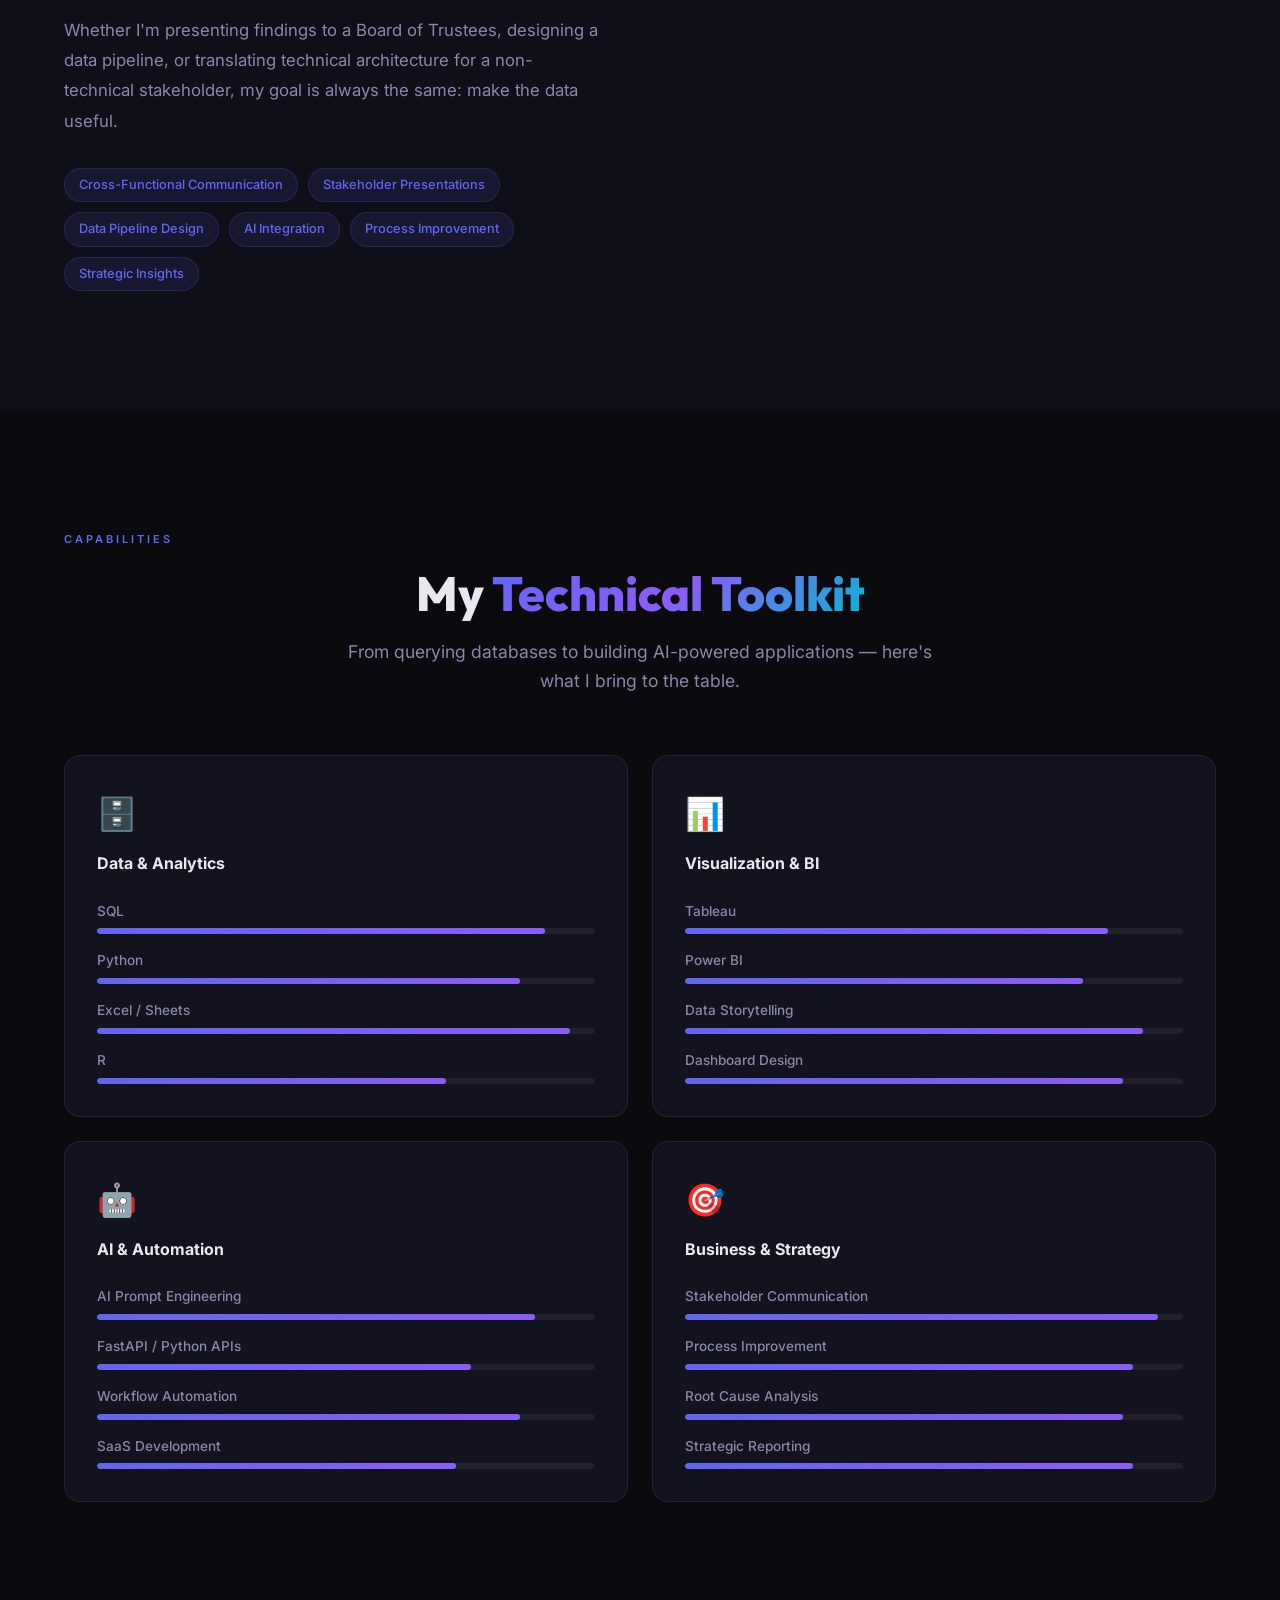
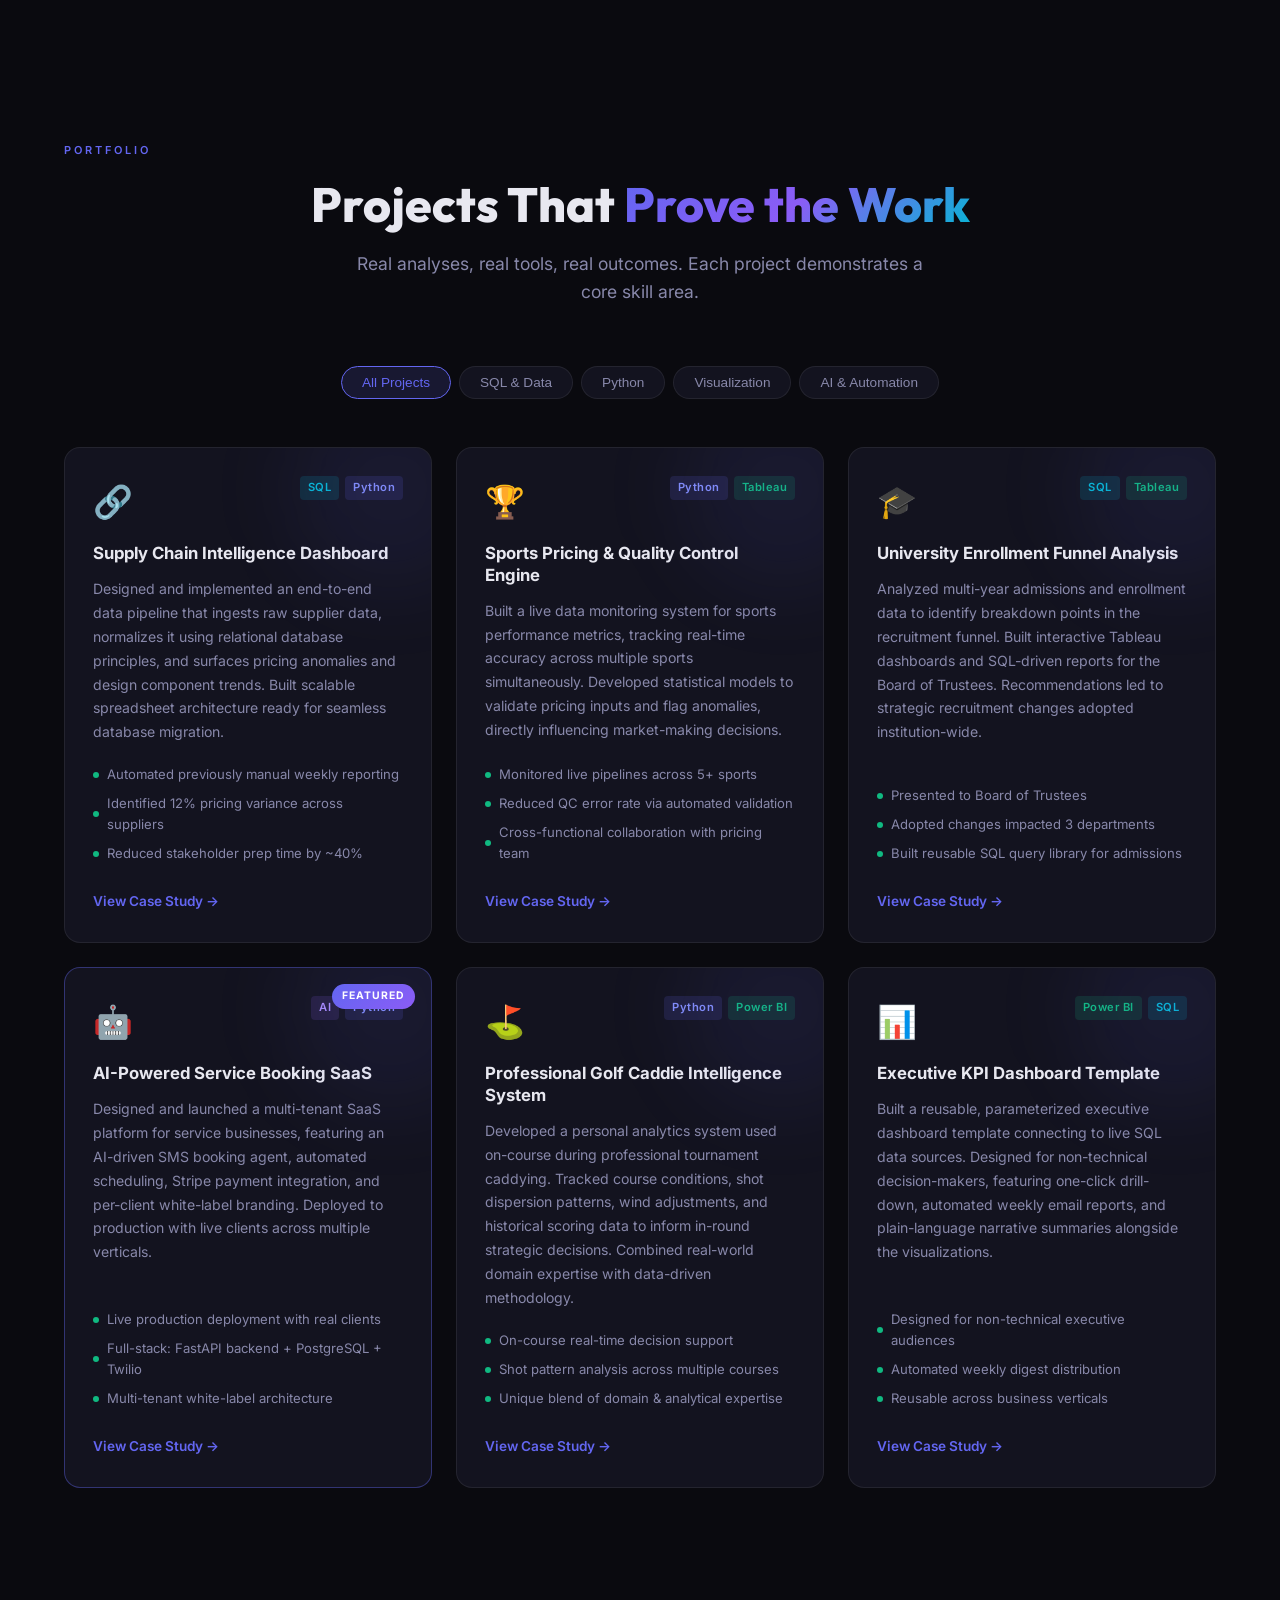
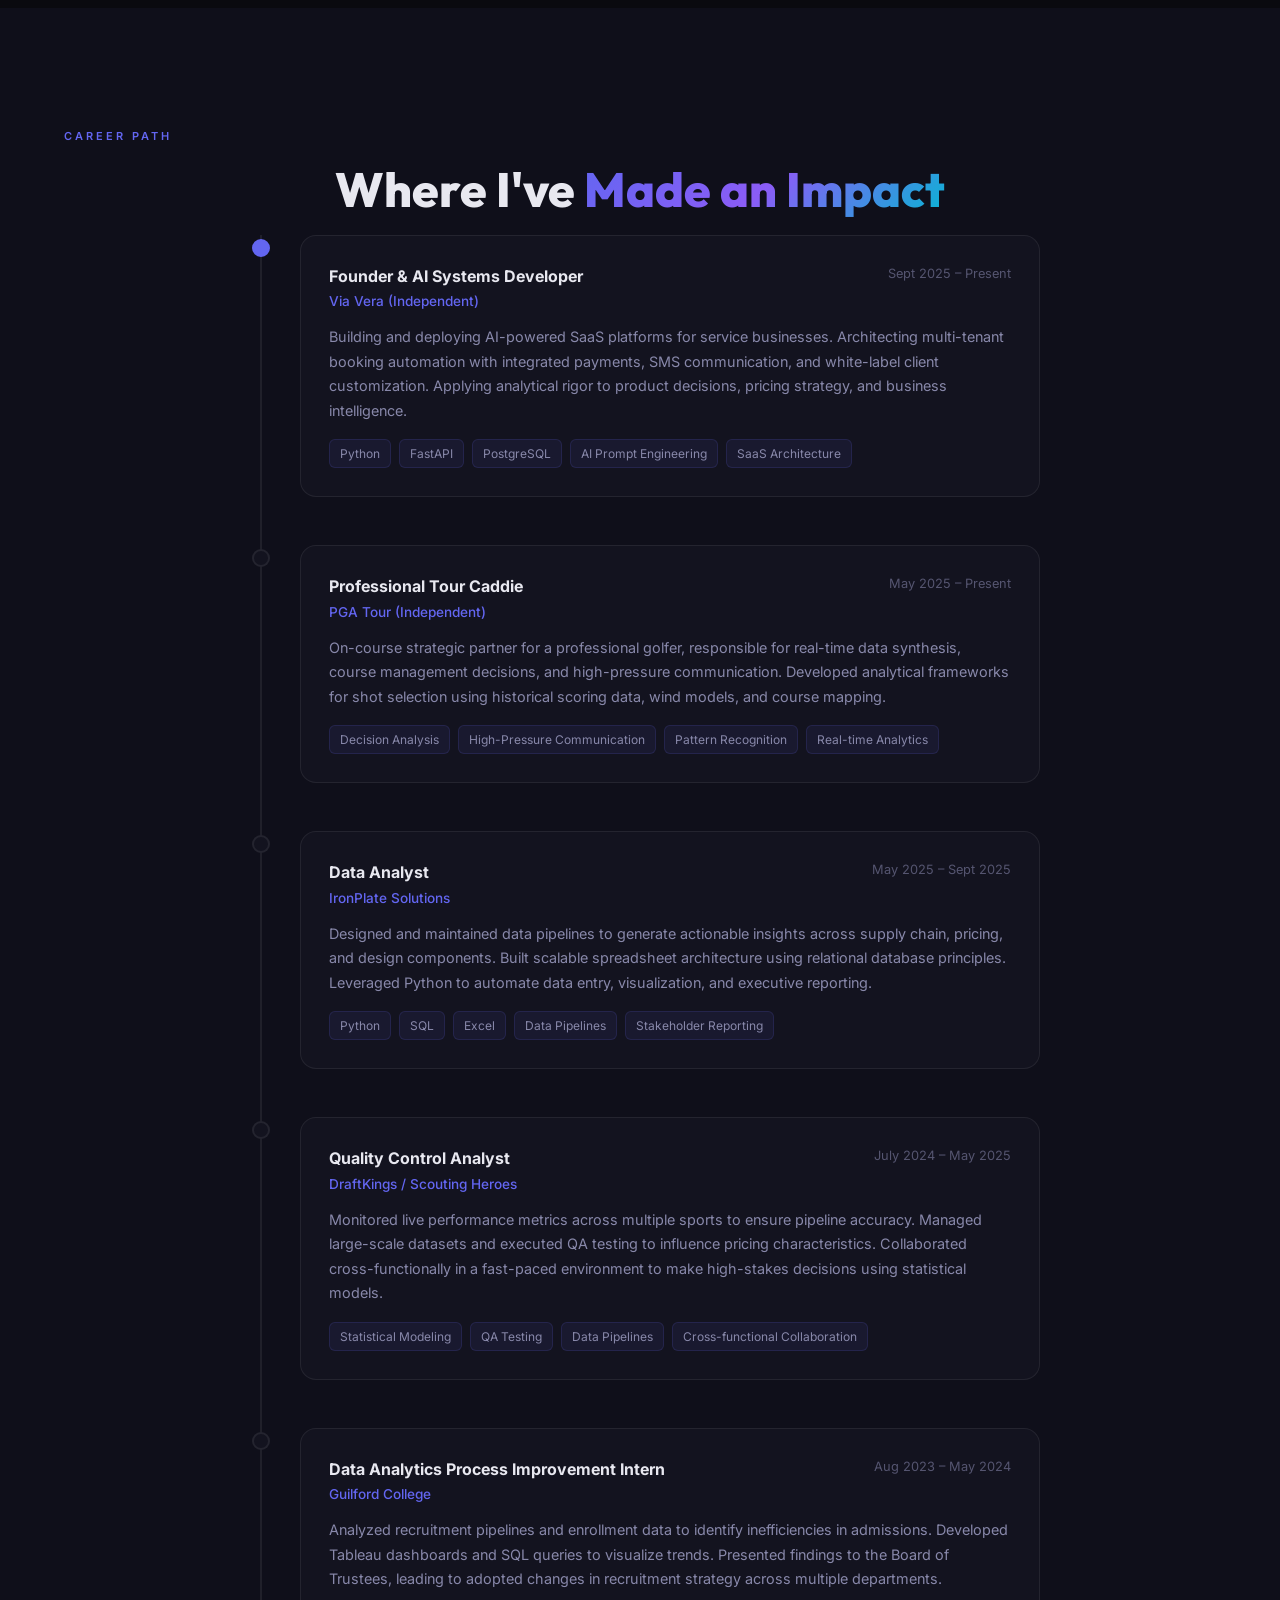
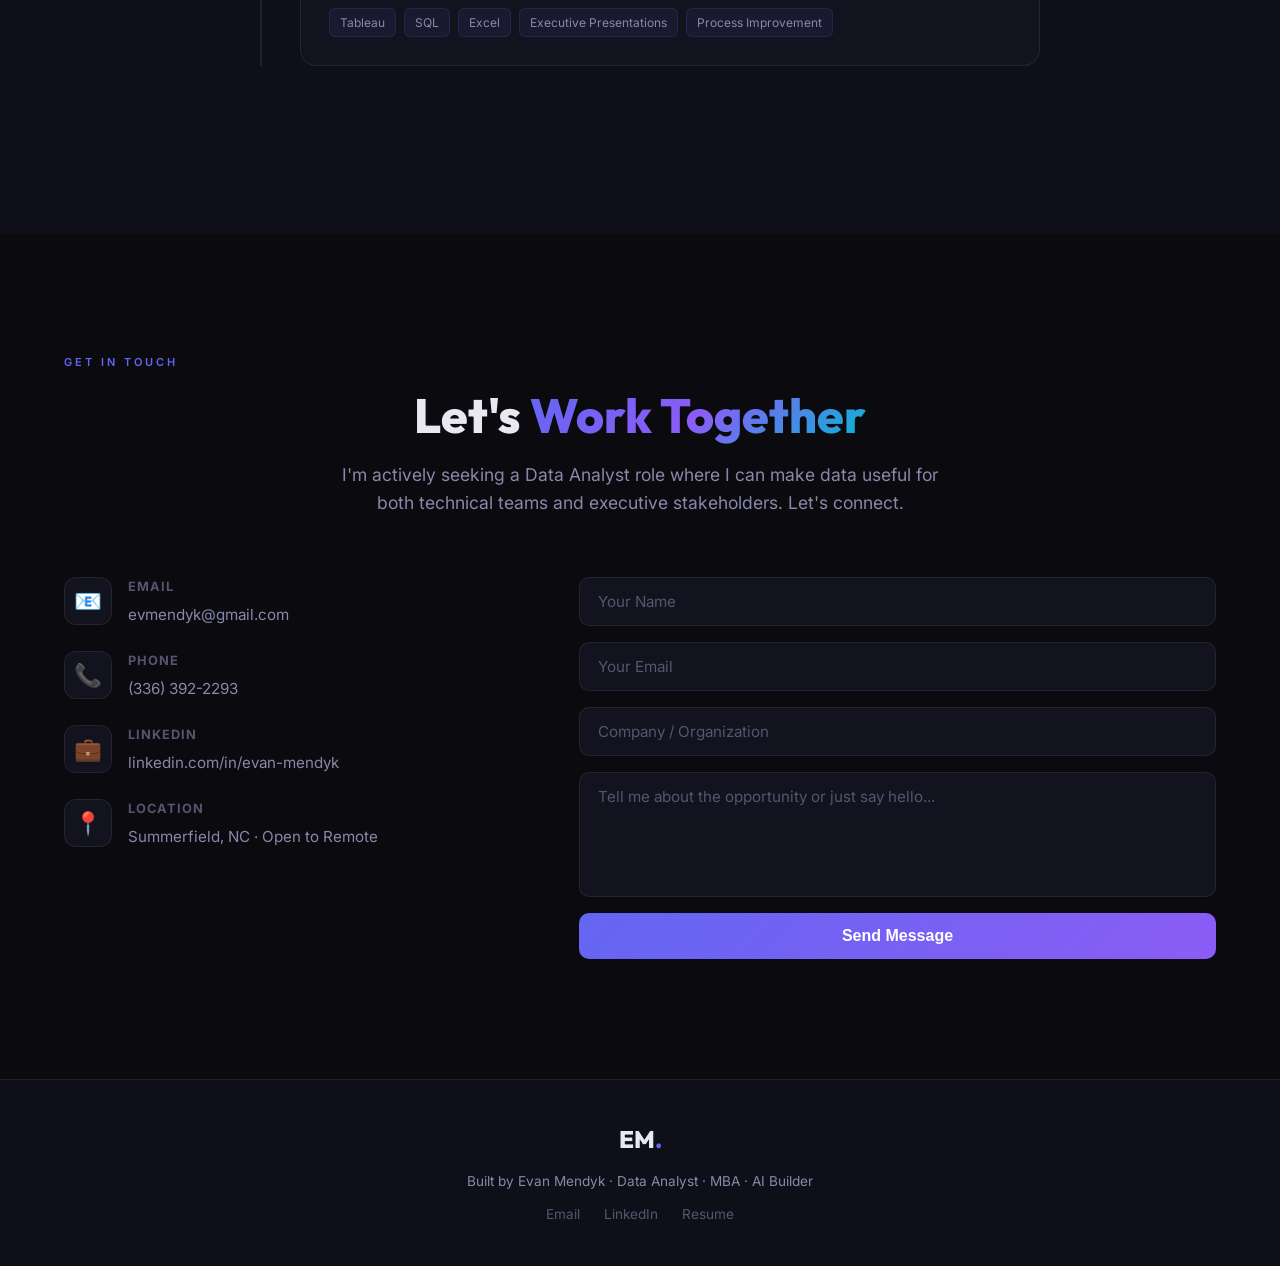
==== commit 59922d6a: "Update homepage wording: humans to people" ====
--- a/index.html
+++ b/index.html
@@ -49,7 +49,7 @@
       </h1>
       <p class="hero-subtitle">
         Data Analyst · MBA · AI Builder · Former D3 Collegiate Golfer<br>
-        I bridge the gap between complex data and the humans who need to act on it.
+        I bridge the gap between complex data and the people who need to act on it.
       </p>
       <div class="hero-cta">
         <a href="#projects" class="btn-primary">View My Work</a>
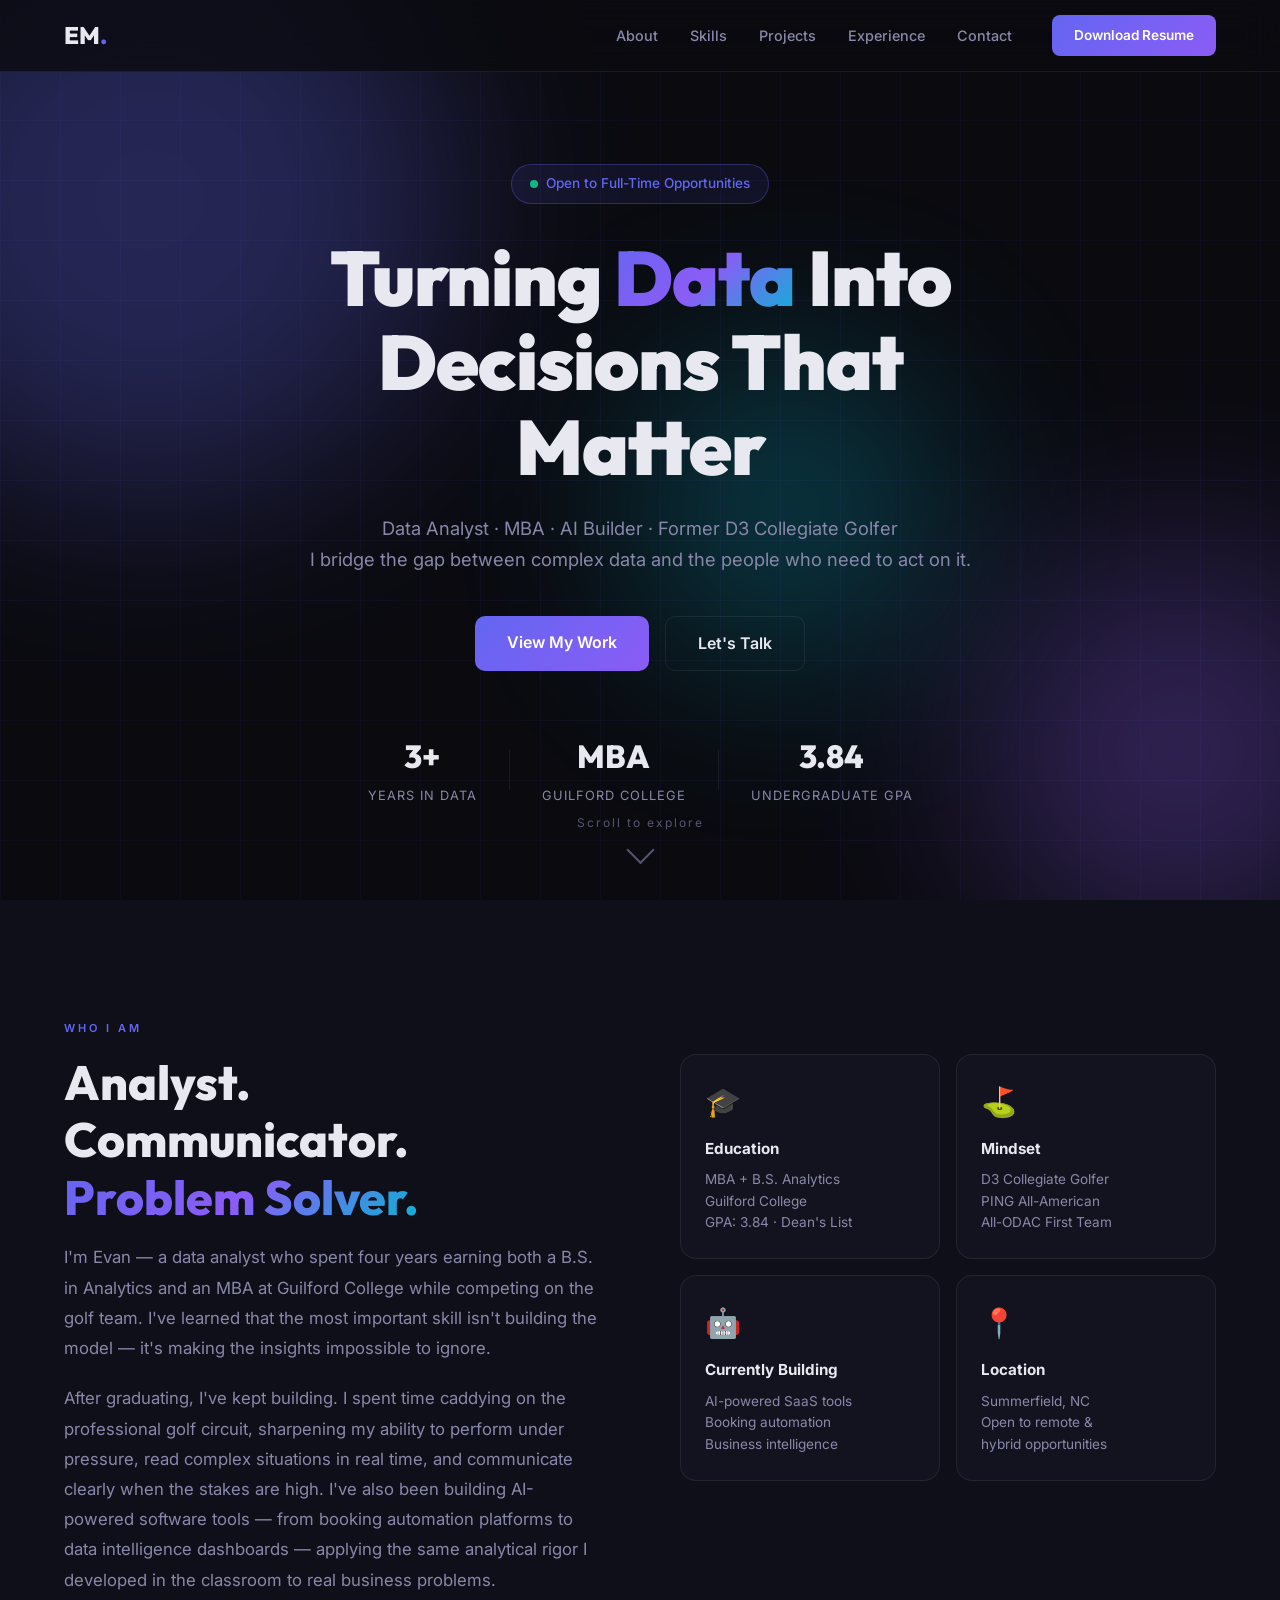
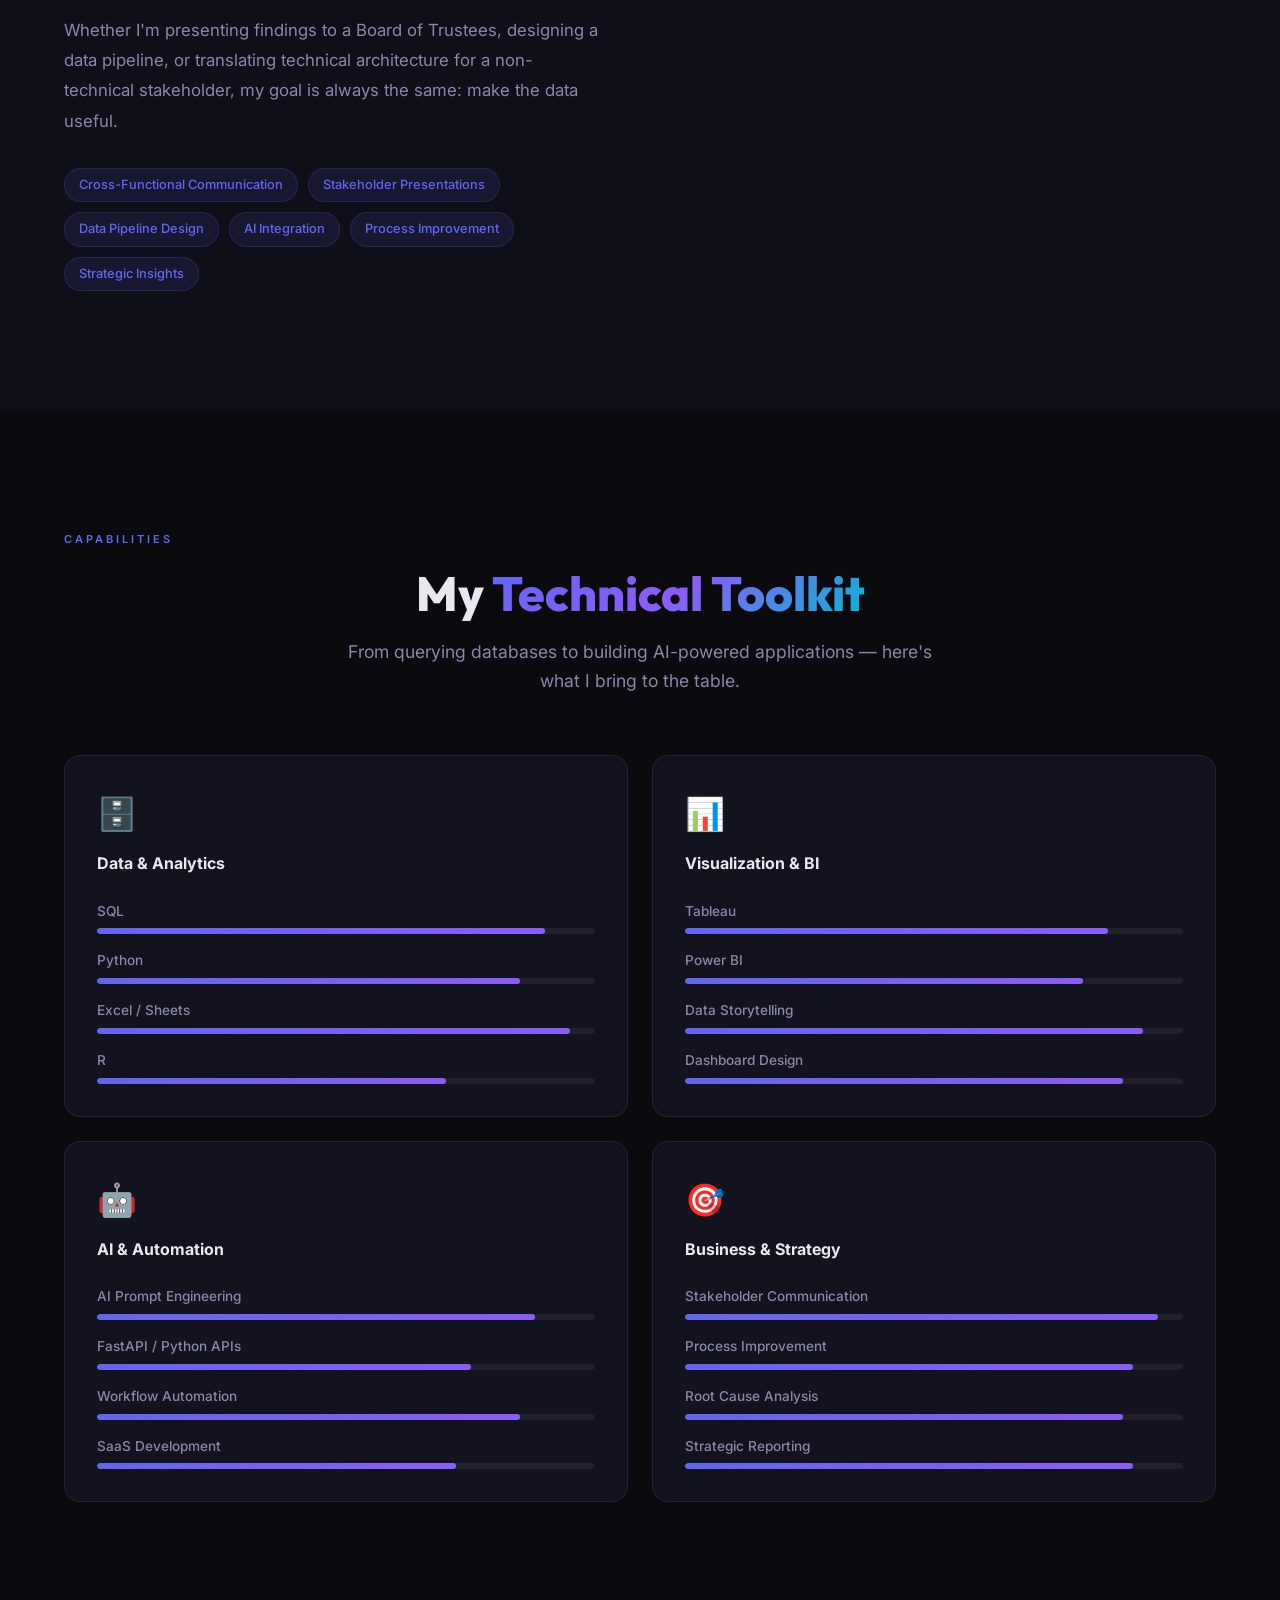
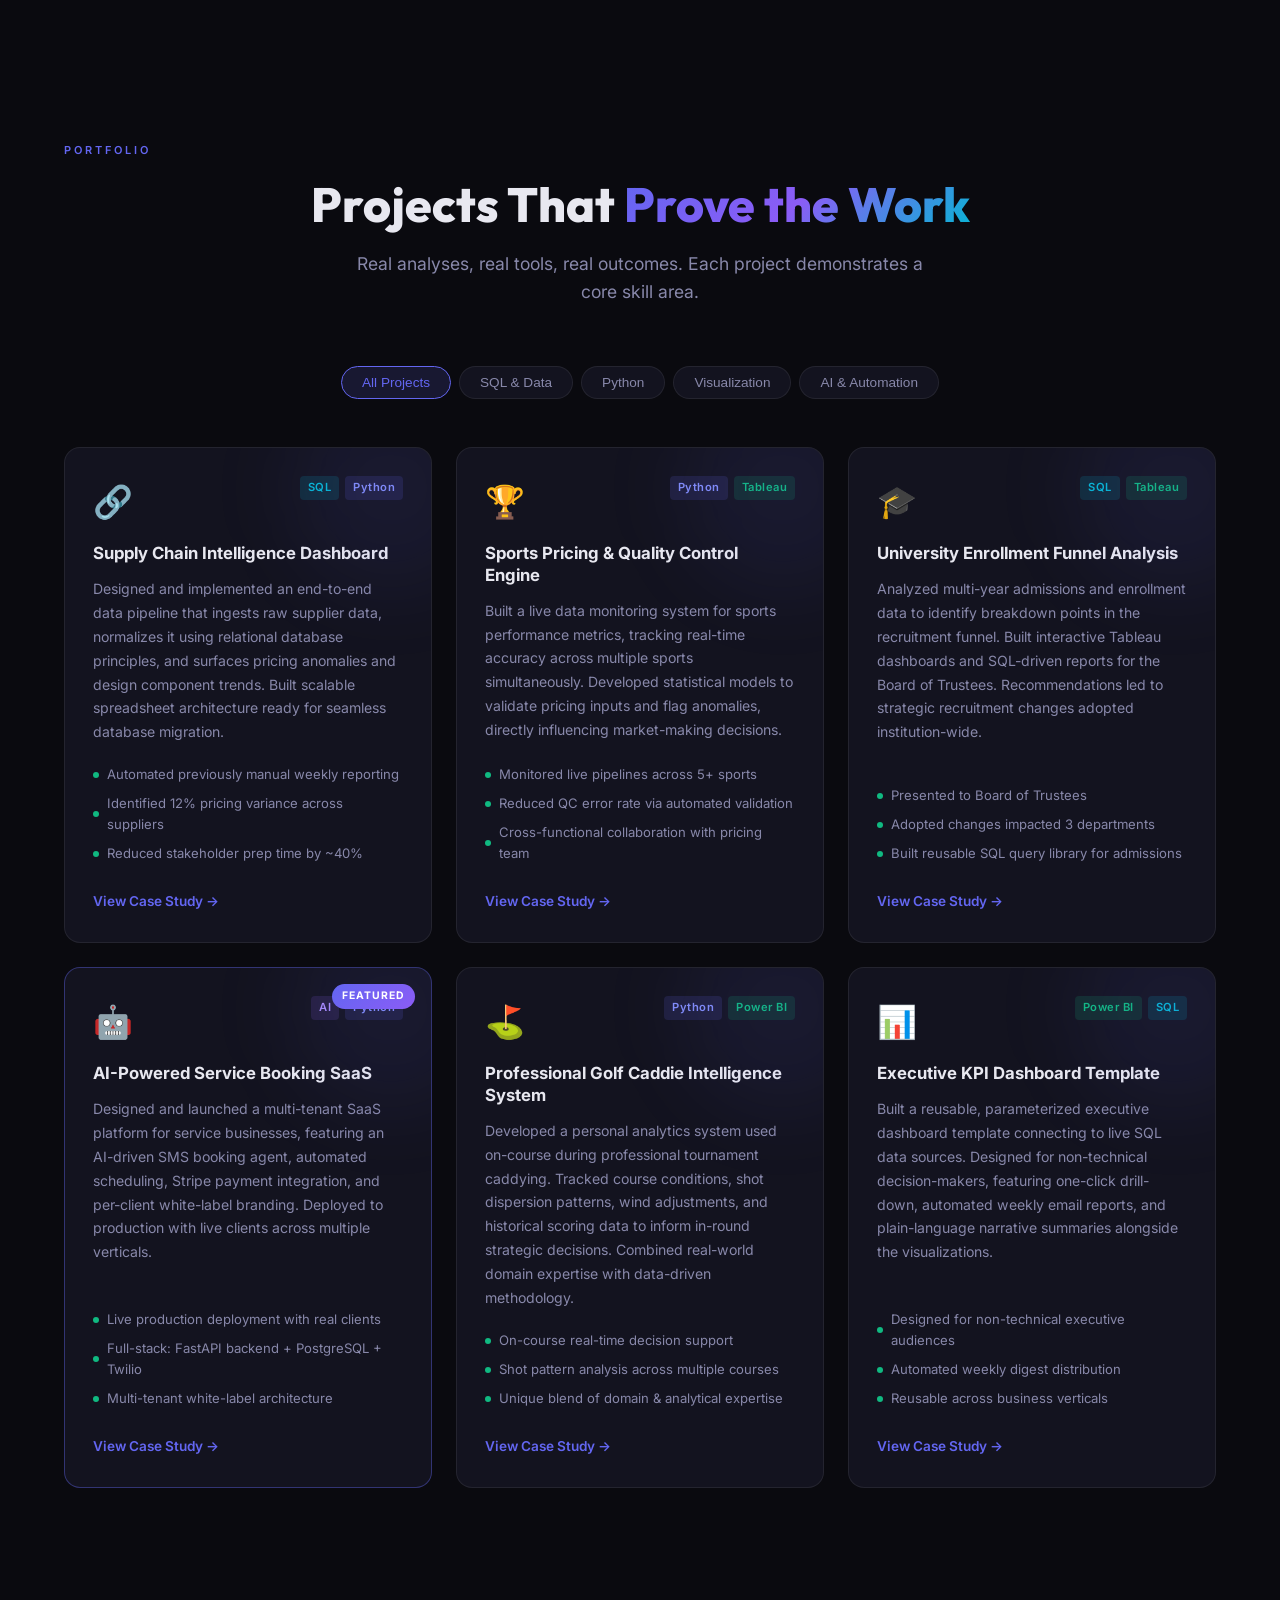
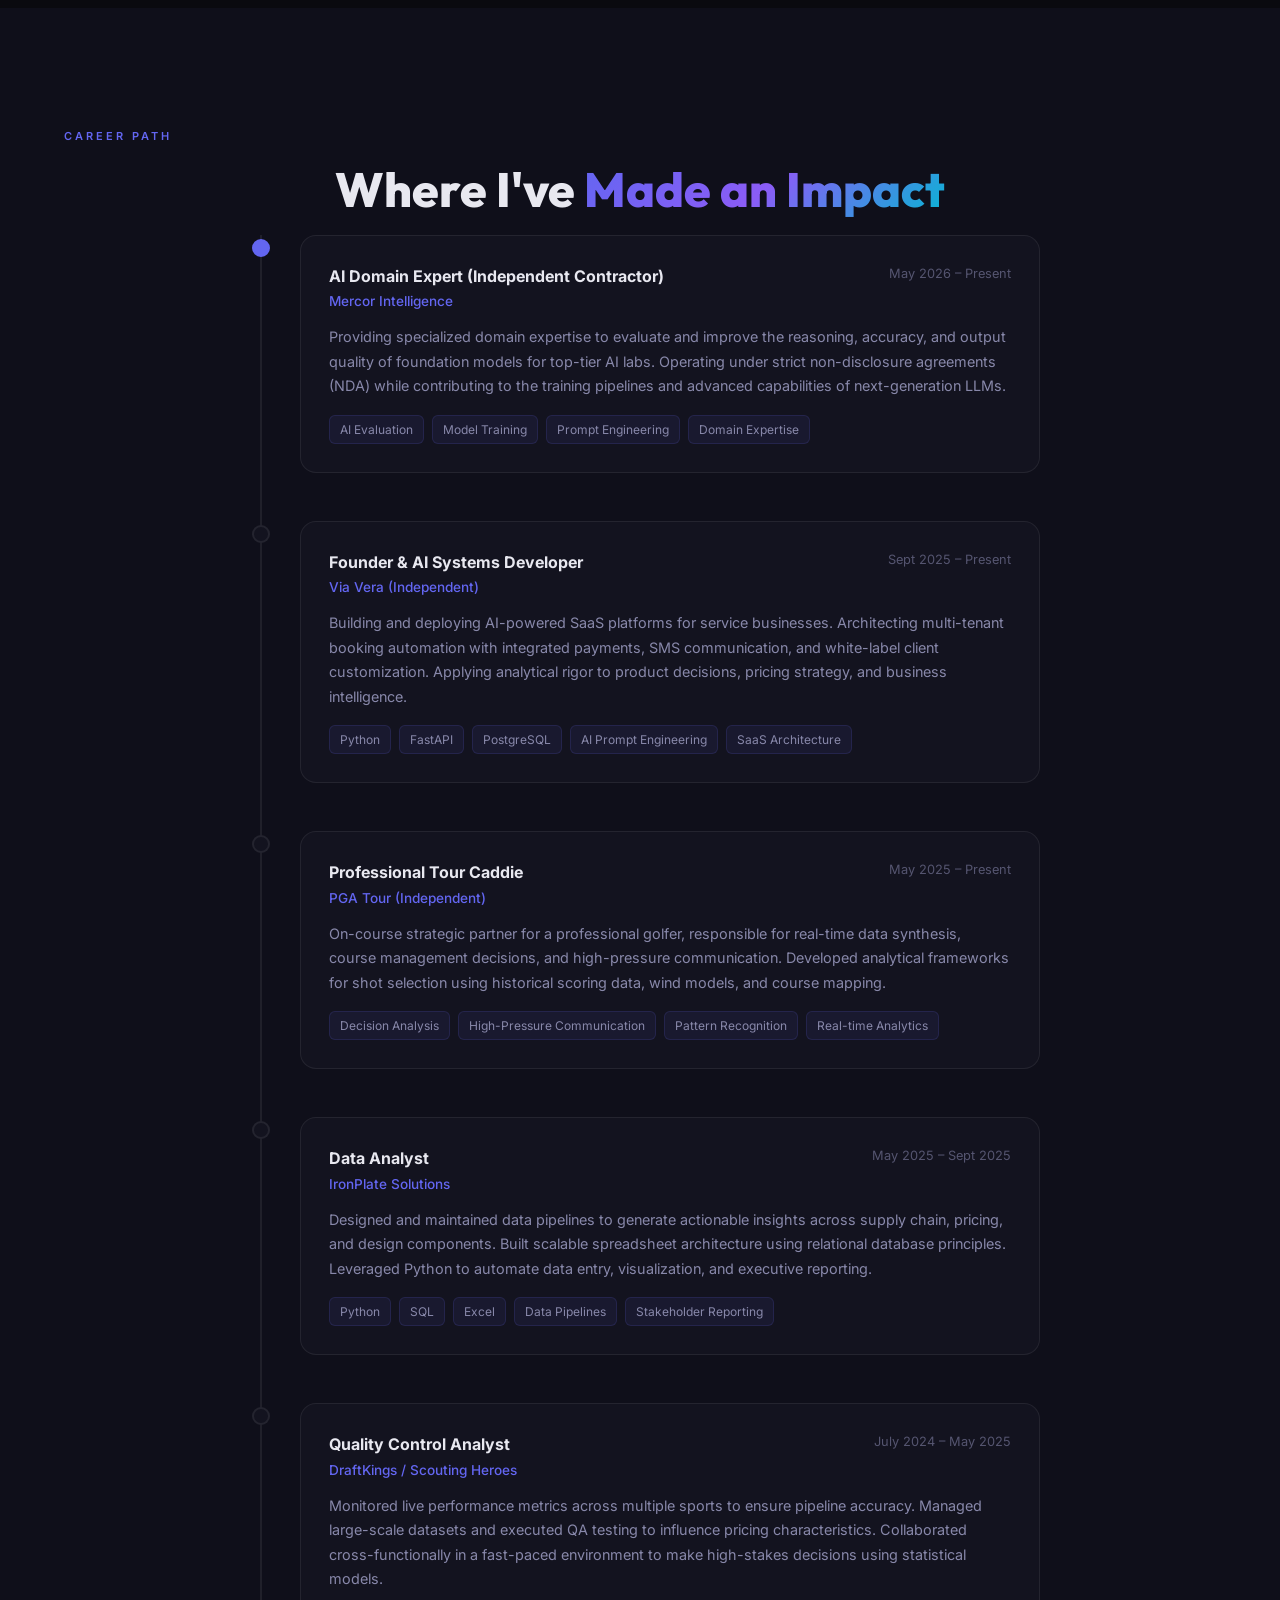
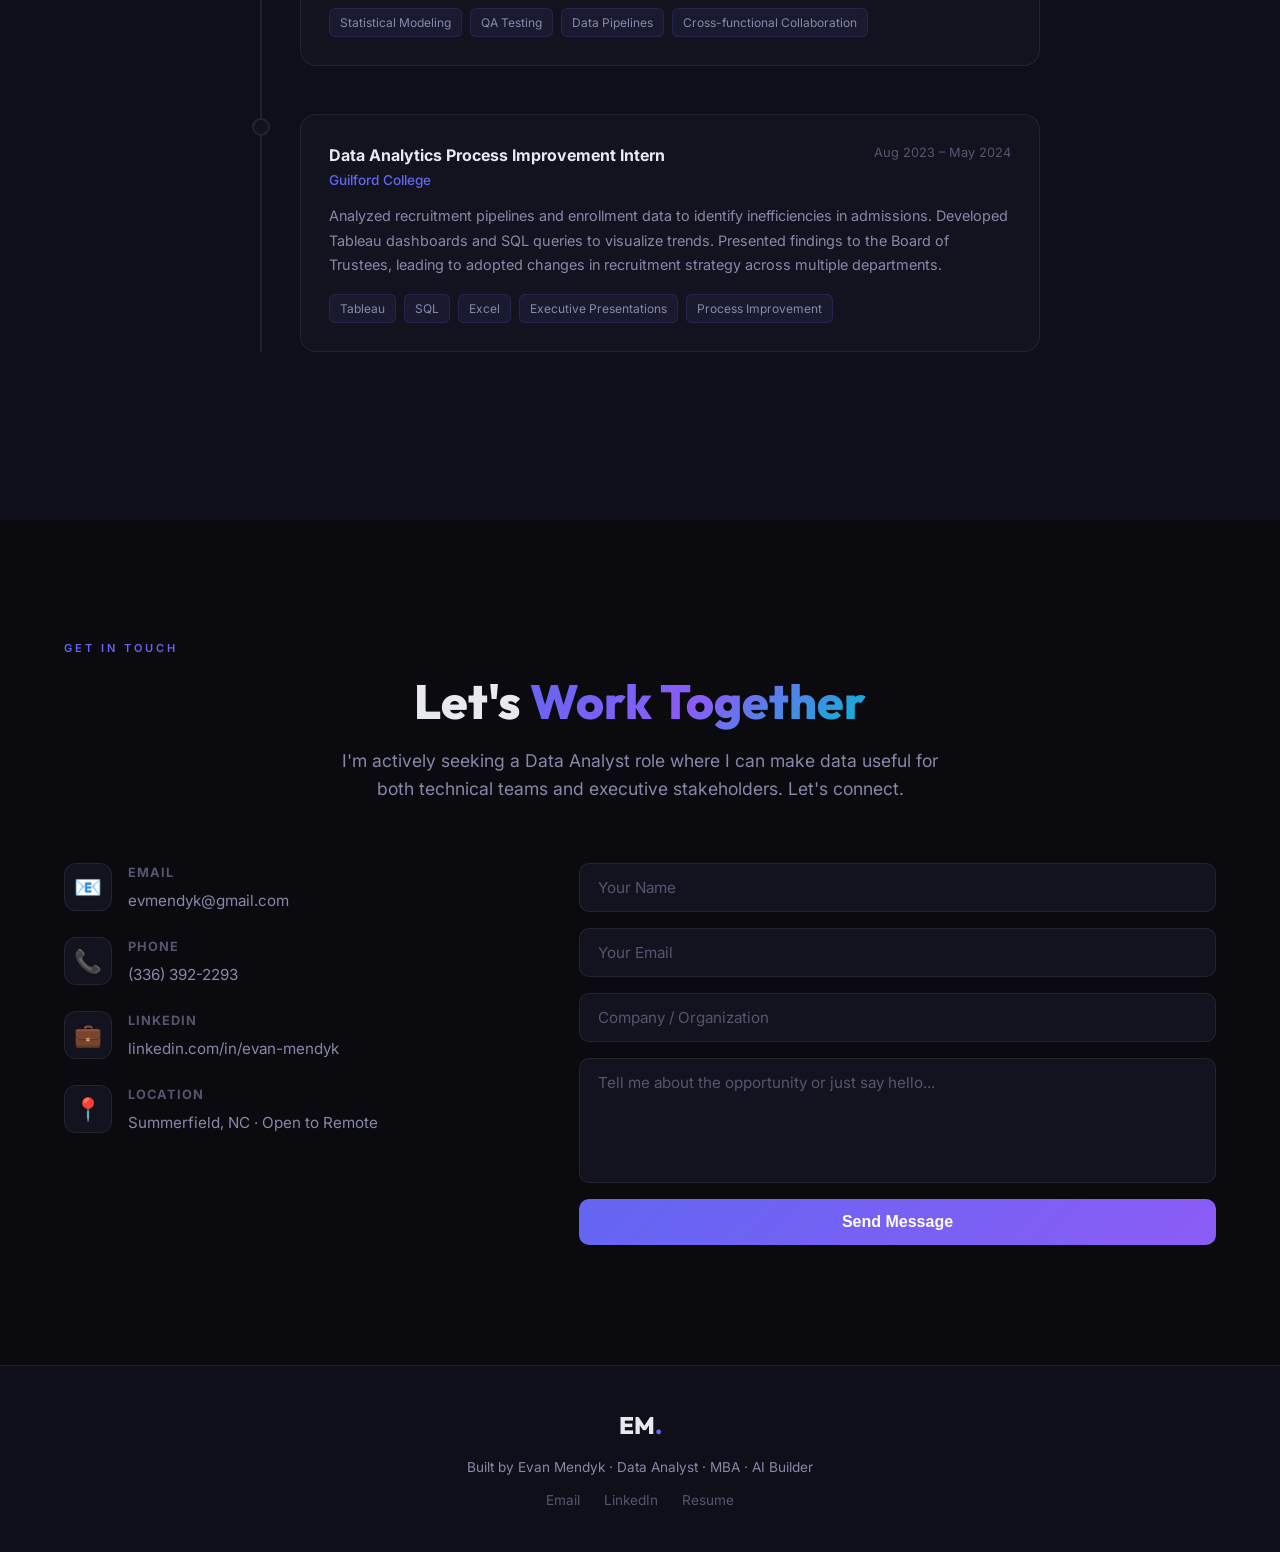
==== commit 5eb4af07: "Add Mercor Intelligence experience" ====
--- a/index.html
+++ b/index.html
@@ -399,6 +399,23 @@
           <div class="timeline-content">
             <div class="timeline-header">
               <div>
+                <h3>AI Domain Expert (Independent Contractor)</h3>
+                <span class="company">Mercor Intelligence</span>
+              </div>
+              <span class="timeline-date">May 2026 – Present</span>
+            </div>
+            <p>Providing specialized domain expertise to evaluate and improve the reasoning, accuracy, and output quality of foundation models for top-tier AI labs. Operating under strict non-disclosure agreements (NDA) while contributing to the training pipelines and advanced capabilities of next-generation LLMs.</p>
+            <div class="timeline-skills">
+              <span>AI Evaluation</span><span>Model Training</span><span>Prompt Engineering</span><span>Domain Expertise</span>
+            </div>
+          </div>
+        </div>
+
+        <div class="timeline-item">
+          <div class="timeline-dot"></div>
+          <div class="timeline-content">
+            <div class="timeline-header">
+              <div>
                 <h3>Founder & AI Systems Developer</h3>
                 <span class="company">Via Vera (Independent)</span>
               </div>
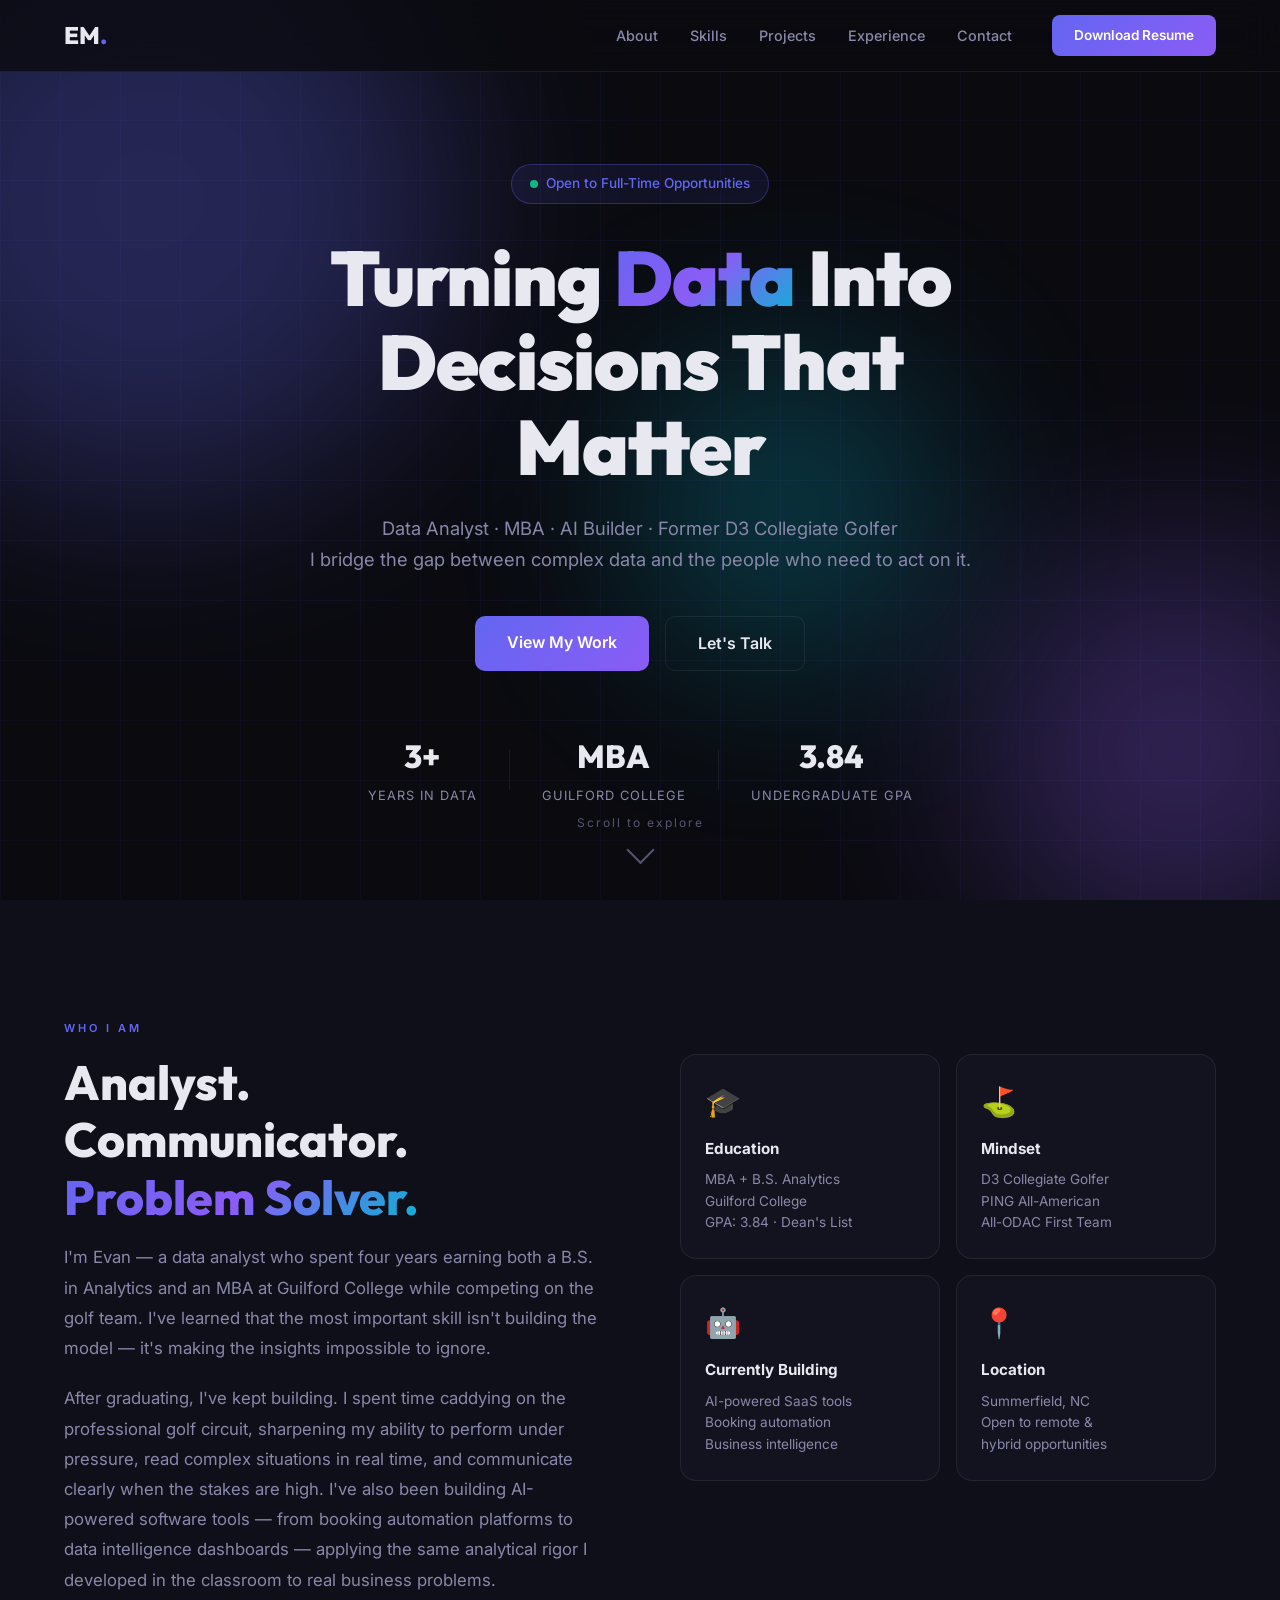
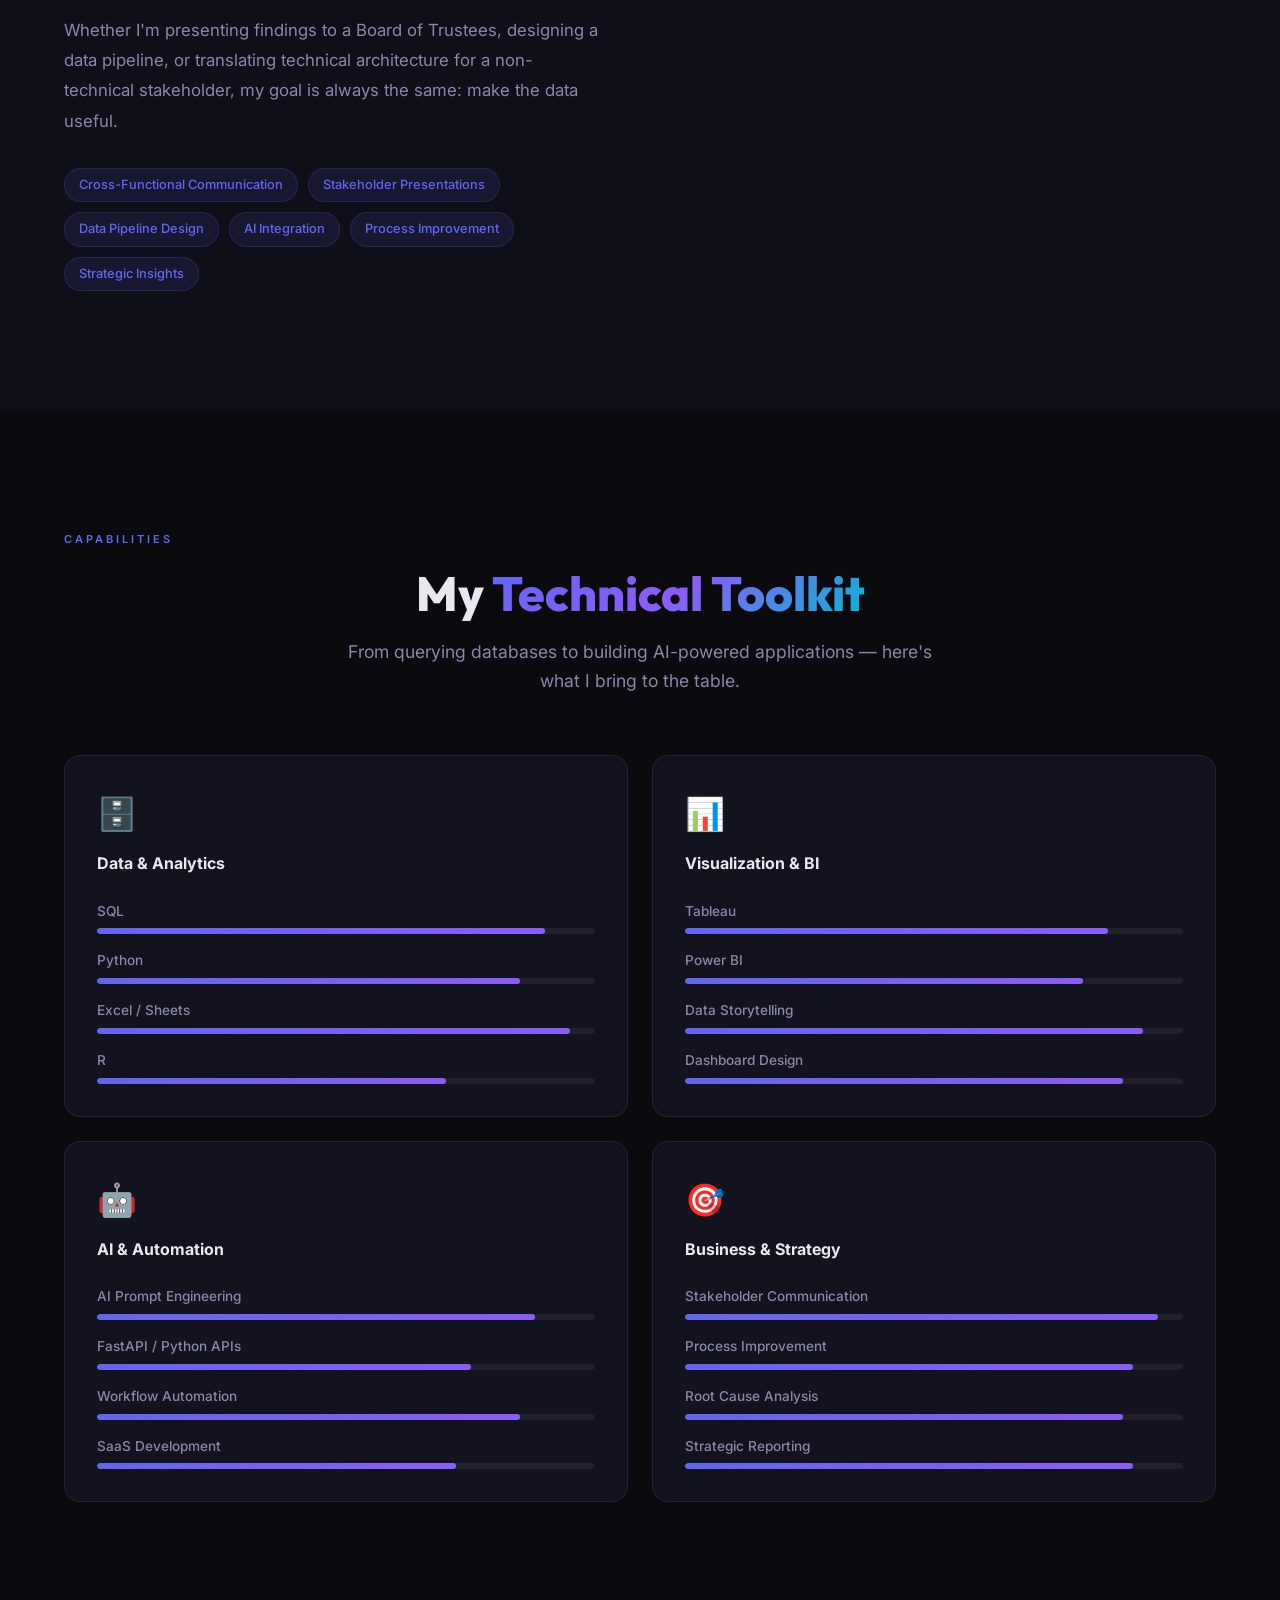
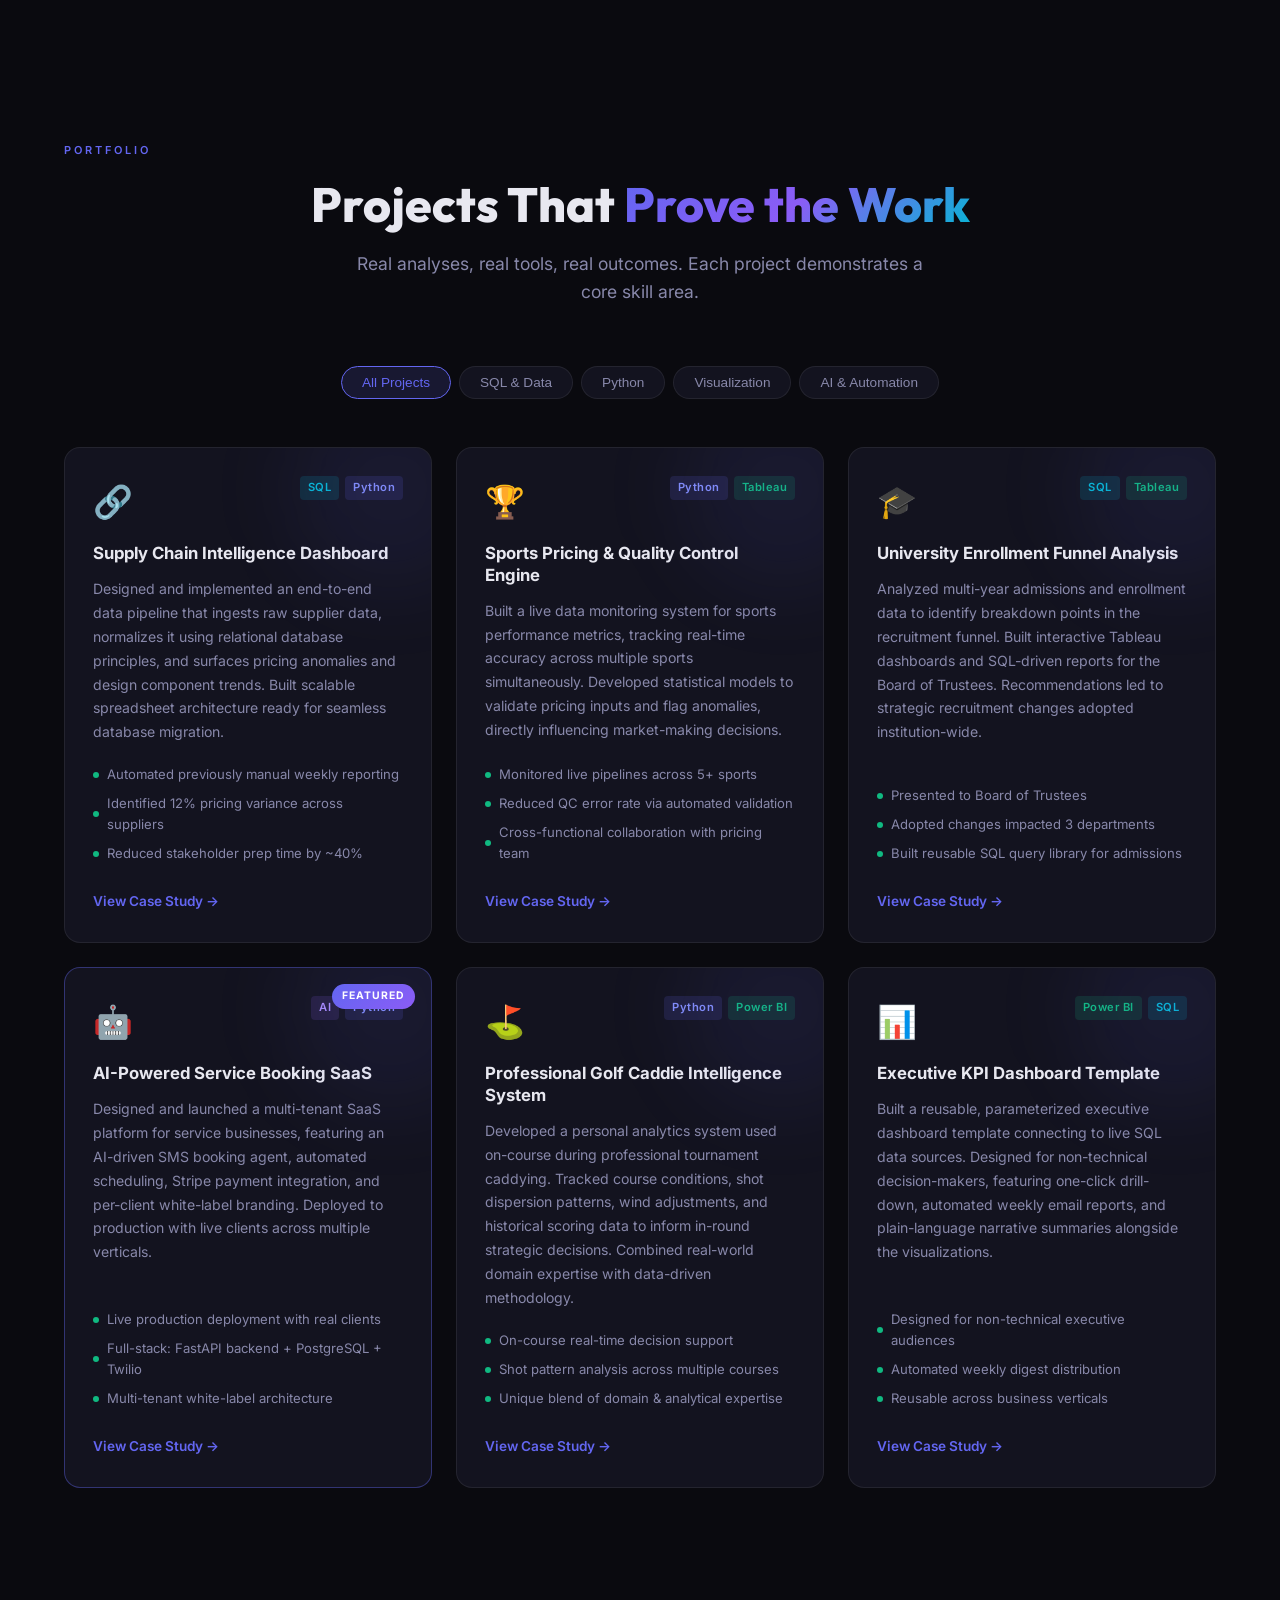
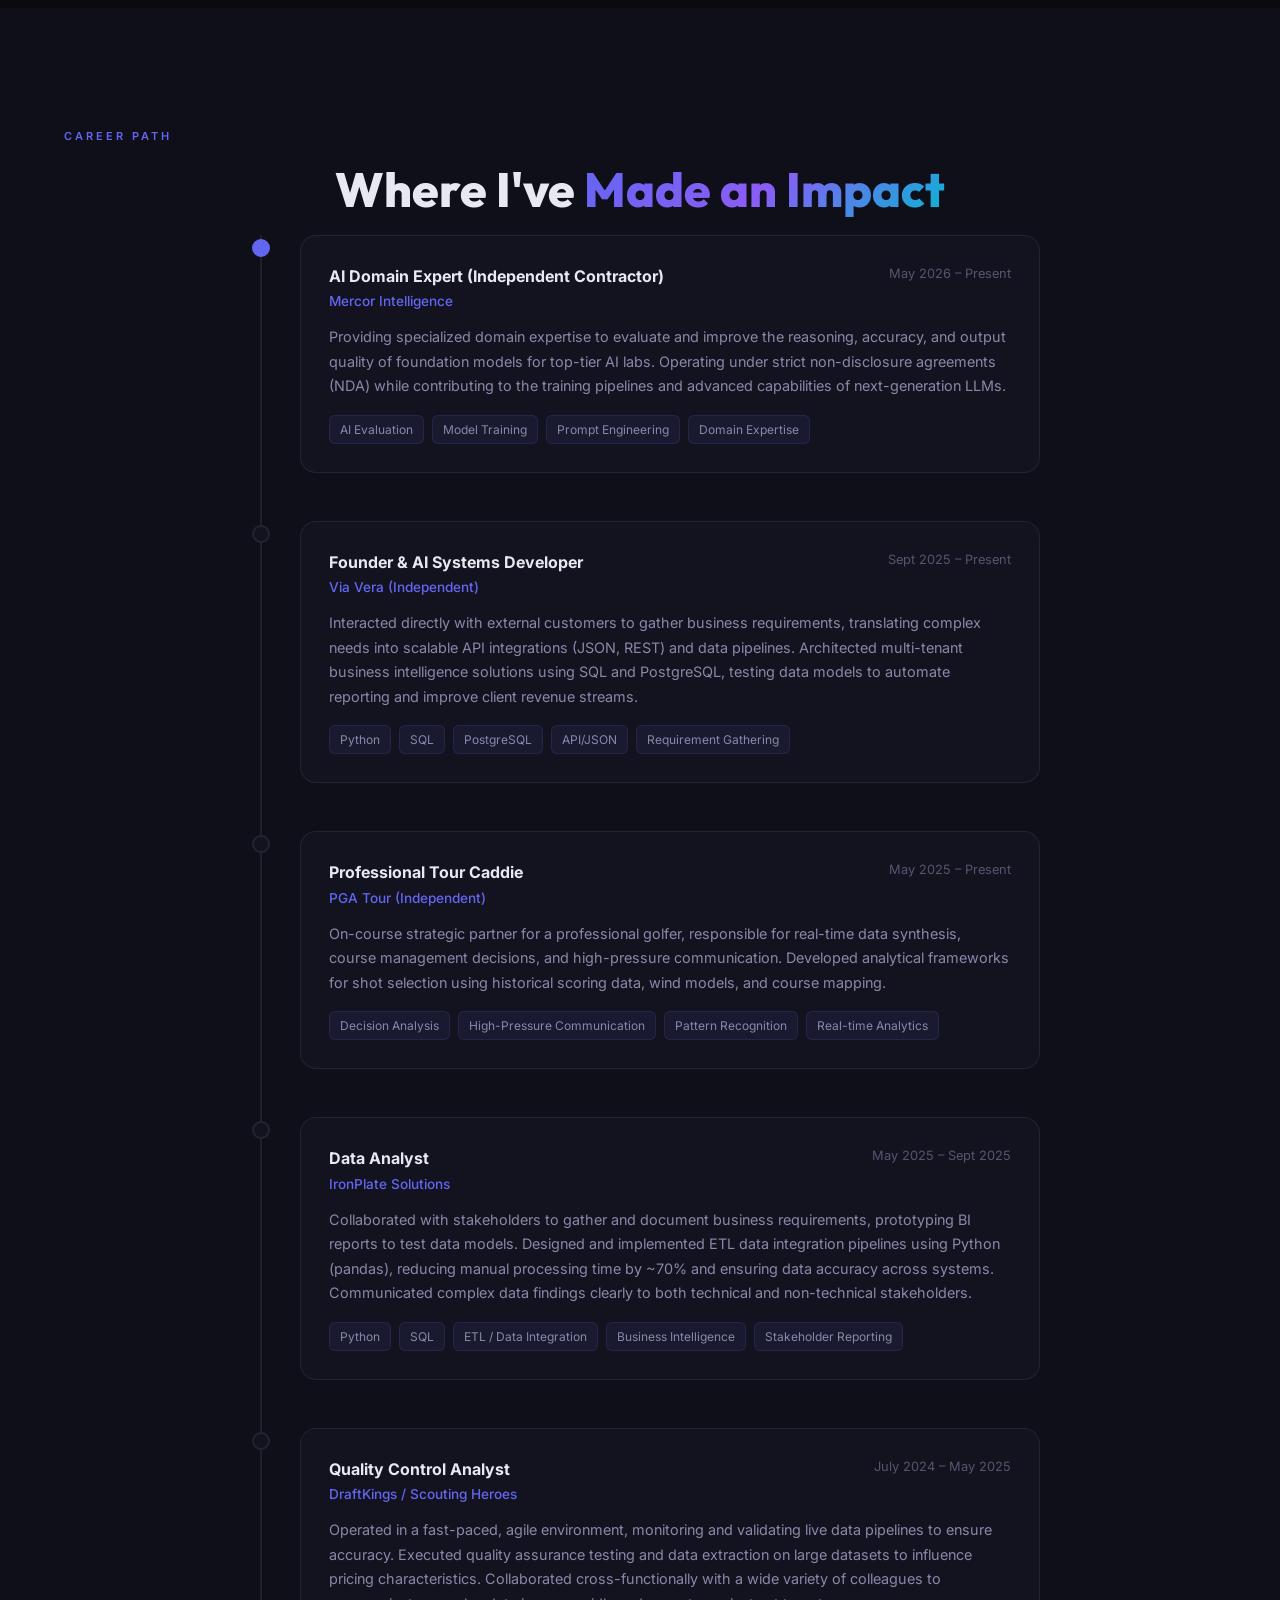
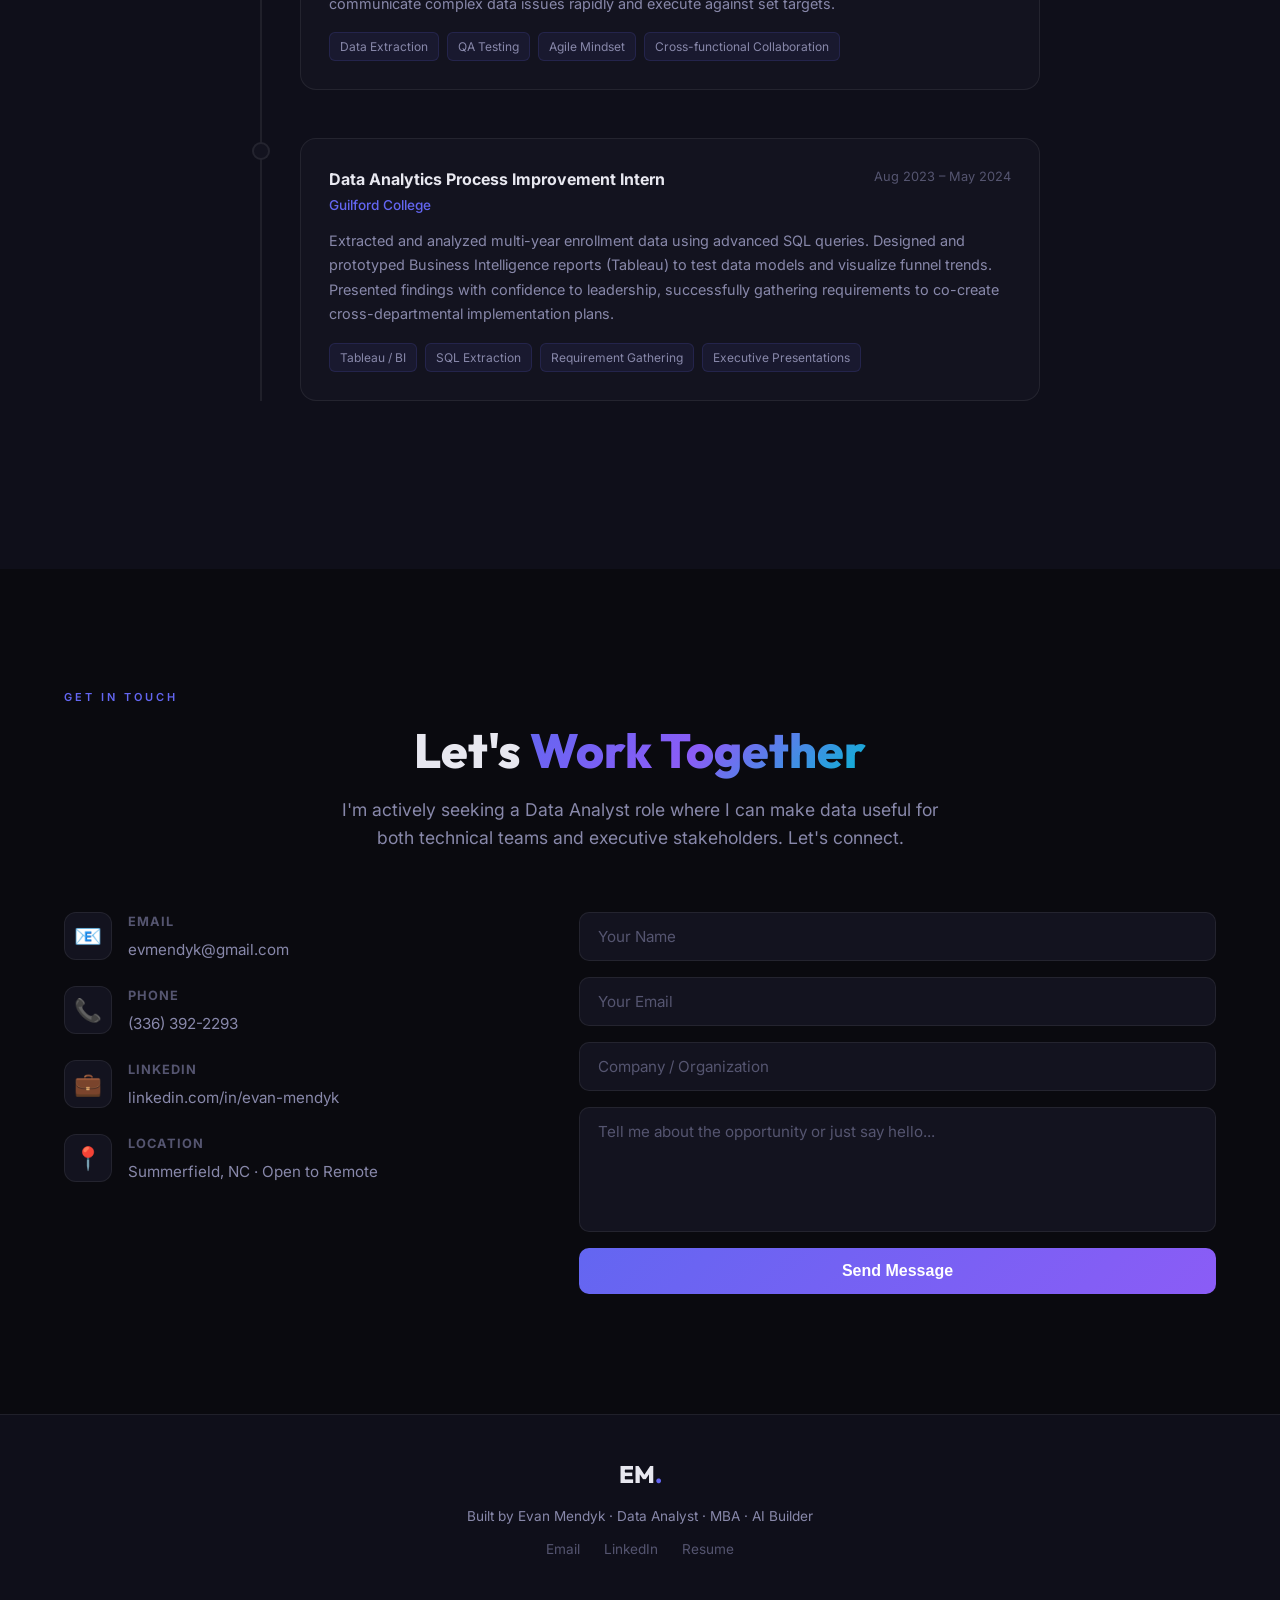
==== commit 96b4fbe0: "Tailor resume and portfolio for Business Solutions Analyst role" ====
--- a/index.html
+++ b/index.html
@@ -421,9 +421,9 @@
               </div>
               <span class="timeline-date">Sept 2025 – Present</span>
             </div>
-            <p>Building and deploying AI-powered SaaS platforms for service businesses. Architecting multi-tenant booking automation with integrated payments, SMS communication, and white-label client customization. Applying analytical rigor to product decisions, pricing strategy, and business intelligence.</p>
+            <p>Interacted directly with external customers to gather business requirements, translating complex needs into scalable API integrations (JSON, REST) and data pipelines. Architected multi-tenant business intelligence solutions using SQL and PostgreSQL, testing data models to automate reporting and improve client revenue streams.</p>
             <div class="timeline-skills">
-              <span>Python</span><span>FastAPI</span><span>PostgreSQL</span><span>AI Prompt Engineering</span><span>SaaS Architecture</span>
+              <span>Python</span><span>SQL</span><span>PostgreSQL</span><span>API/JSON</span><span>Requirement Gathering</span>
             </div>
           </div>
         </div>
@@ -455,9 +455,9 @@
               </div>
               <span class="timeline-date">May 2025 – Sept 2025</span>
             </div>
-            <p>Designed and maintained data pipelines to generate actionable insights across supply chain, pricing, and design components. Built scalable spreadsheet architecture using relational database principles. Leveraged Python to automate data entry, visualization, and executive reporting.</p>
+            <p>Collaborated with stakeholders to gather and document business requirements, prototyping BI reports to test data models. Designed and implemented ETL data integration pipelines using Python (pandas), reducing manual processing time by ~70% and ensuring data accuracy across systems. Communicated complex data findings clearly to both technical and non-technical stakeholders.</p>
             <div class="timeline-skills">
-              <span>Python</span><span>SQL</span><span>Excel</span><span>Data Pipelines</span><span>Stakeholder Reporting</span>
+              <span>Python</span><span>SQL</span><span>ETL / Data Integration</span><span>Business Intelligence</span><span>Stakeholder Reporting</span>
             </div>
           </div>
         </div>
@@ -472,9 +472,9 @@
               </div>
               <span class="timeline-date">July 2024 – May 2025</span>
             </div>
-            <p>Monitored live performance metrics across multiple sports to ensure pipeline accuracy. Managed large-scale datasets and executed QA testing to influence pricing characteristics. Collaborated cross-functionally in a fast-paced environment to make high-stakes decisions using statistical models.</p>
+            <p>Operated in a fast-paced, agile environment, monitoring and validating live data pipelines to ensure accuracy. Executed quality assurance testing and data extraction on large datasets to influence pricing characteristics. Collaborated cross-functionally with a wide variety of colleagues to communicate complex data issues rapidly and execute against set targets.</p>
             <div class="timeline-skills">
-              <span>Statistical Modeling</span><span>QA Testing</span><span>Data Pipelines</span><span>Cross-functional Collaboration</span>
+              <span>Data Extraction</span><span>QA Testing</span><span>Agile Mindset</span><span>Cross-functional Collaboration</span>
             </div>
           </div>
         </div>
@@ -489,9 +489,9 @@
               </div>
               <span class="timeline-date">Aug 2023 – May 2024</span>
             </div>
-            <p>Analyzed recruitment pipelines and enrollment data to identify inefficiencies in admissions. Developed Tableau dashboards and SQL queries to visualize trends. Presented findings to the Board of Trustees, leading to adopted changes in recruitment strategy across multiple departments.</p>
+            <p>Extracted and analyzed multi-year enrollment data using advanced SQL queries. Designed and prototyped Business Intelligence reports (Tableau) to test data models and visualize funnel trends. Presented findings with confidence to leadership, successfully gathering requirements to co-create cross-departmental implementation plans.</p>
             <div class="timeline-skills">
-              <span>Tableau</span><span>SQL</span><span>Excel</span><span>Executive Presentations</span><span>Process Improvement</span>
+              <span>Tableau / BI</span><span>SQL Extraction</span><span>Requirement Gathering</span><span>Executive Presentations</span>
             </div>
           </div>
         </div>
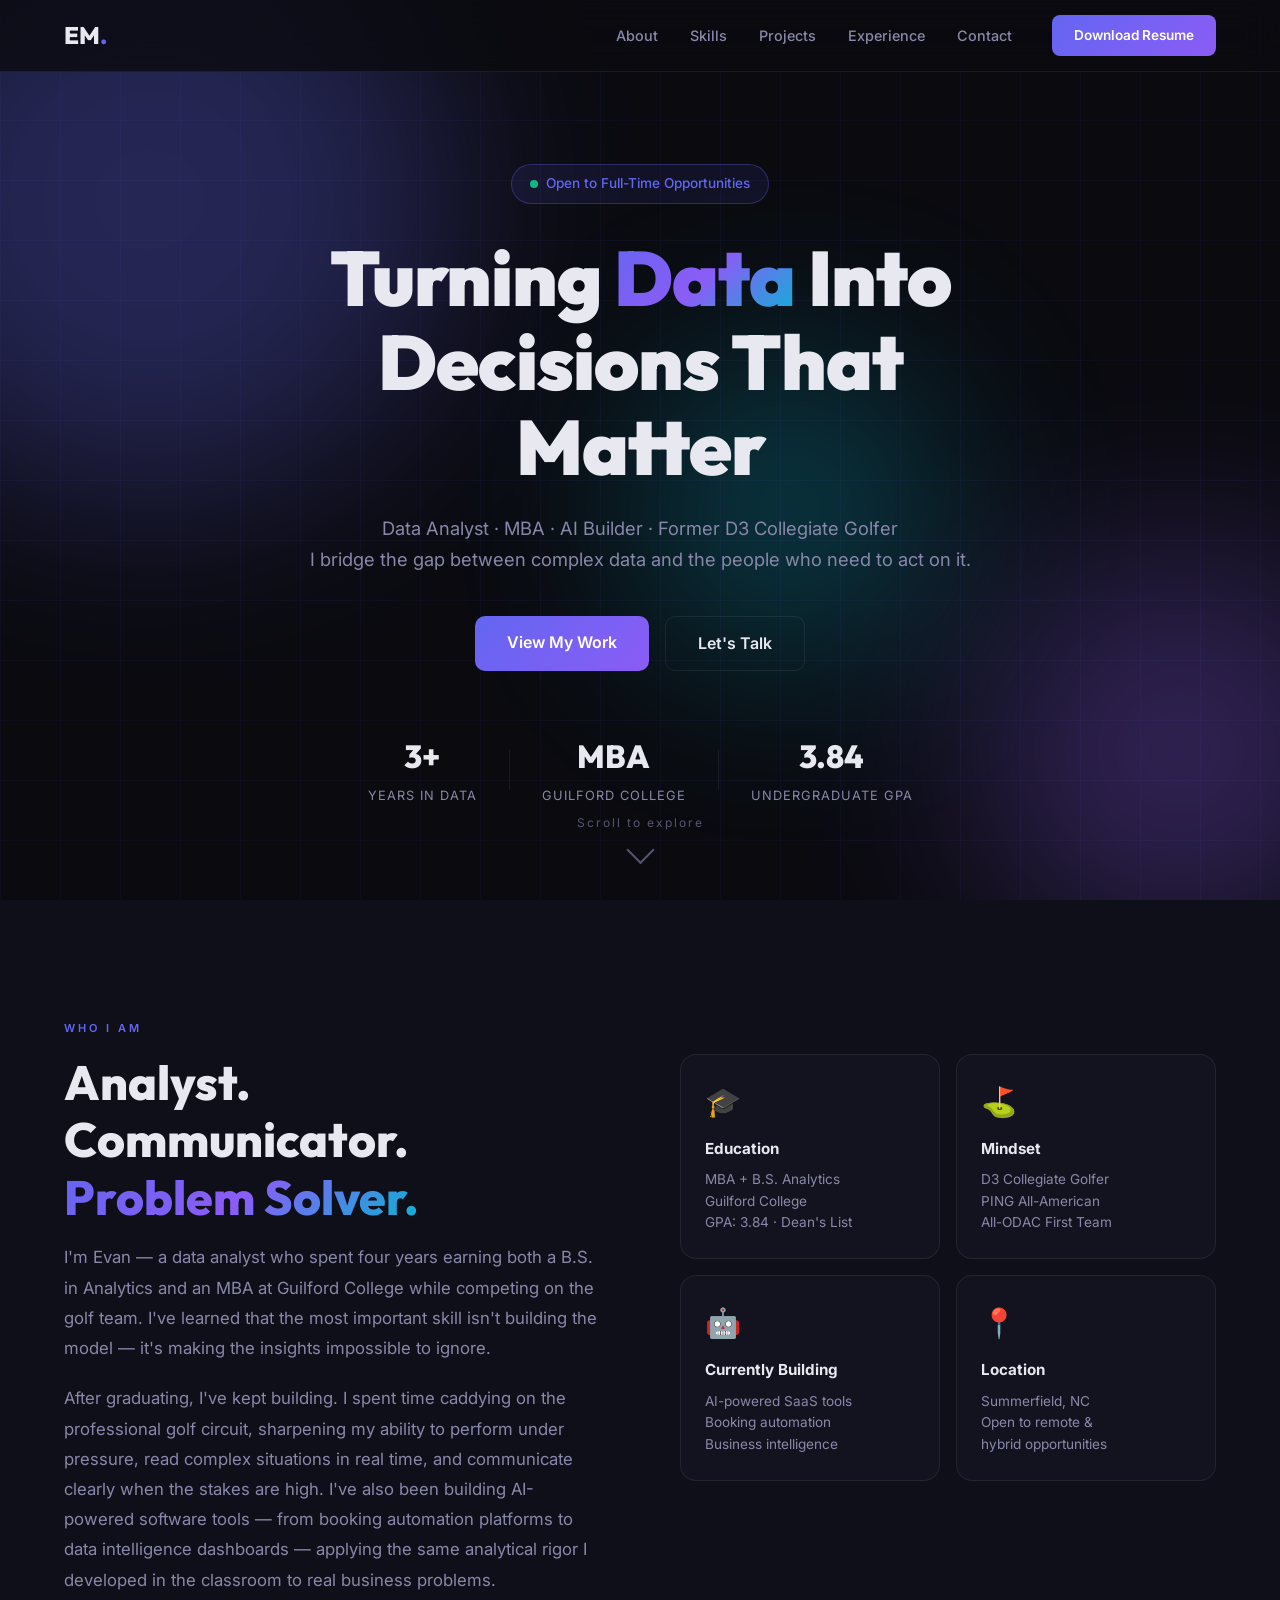
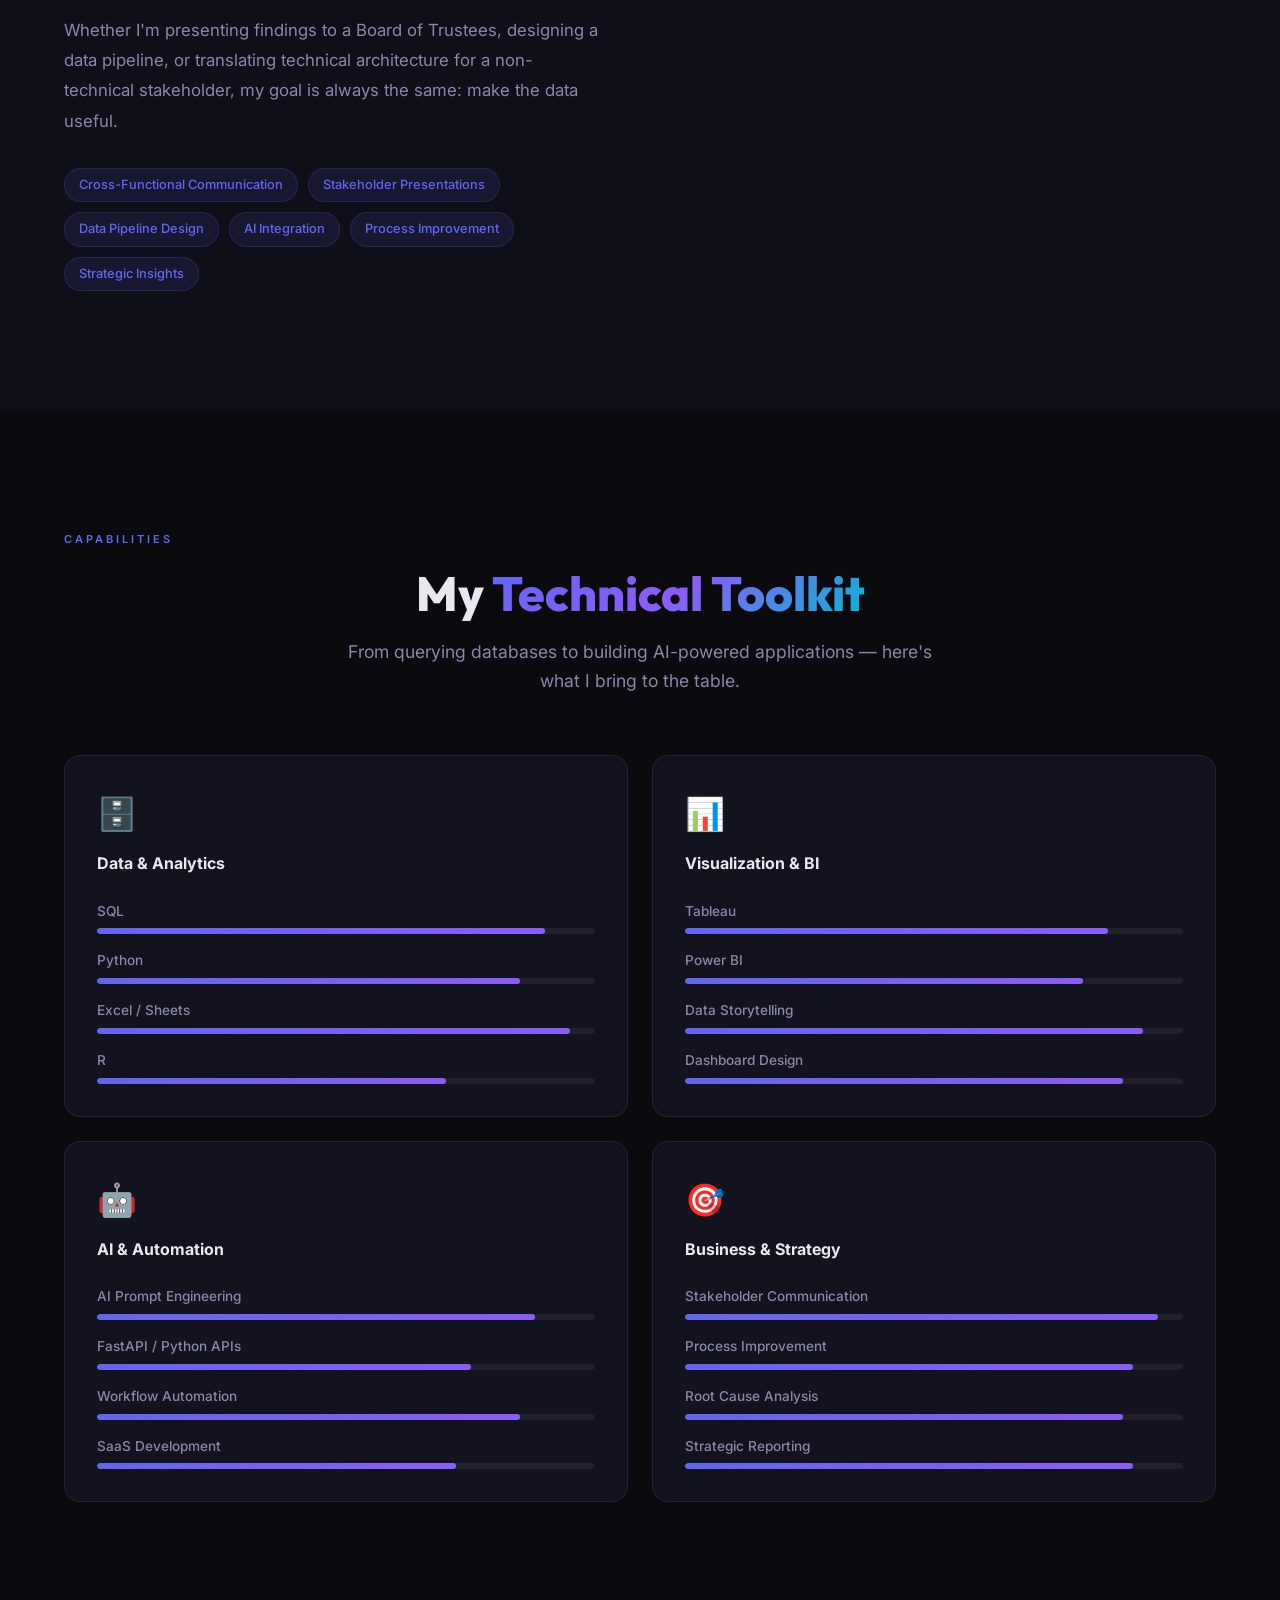
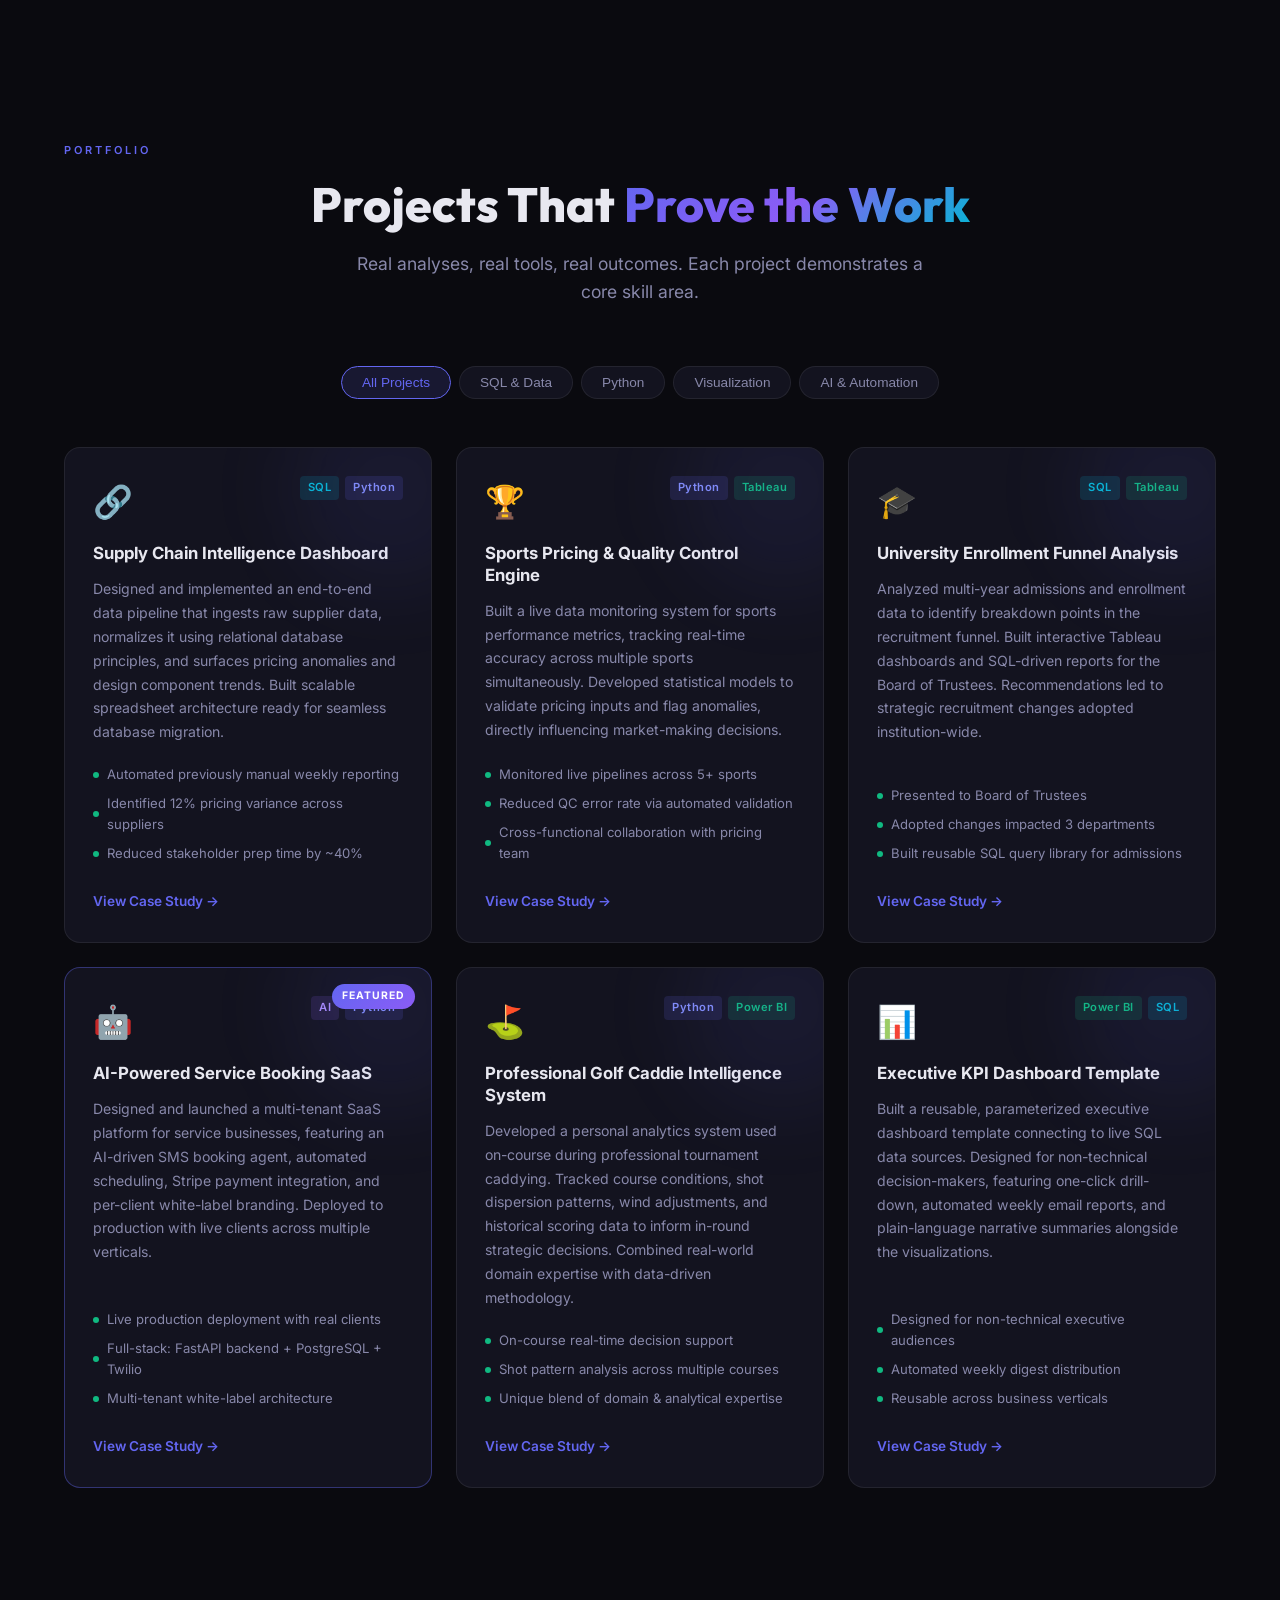
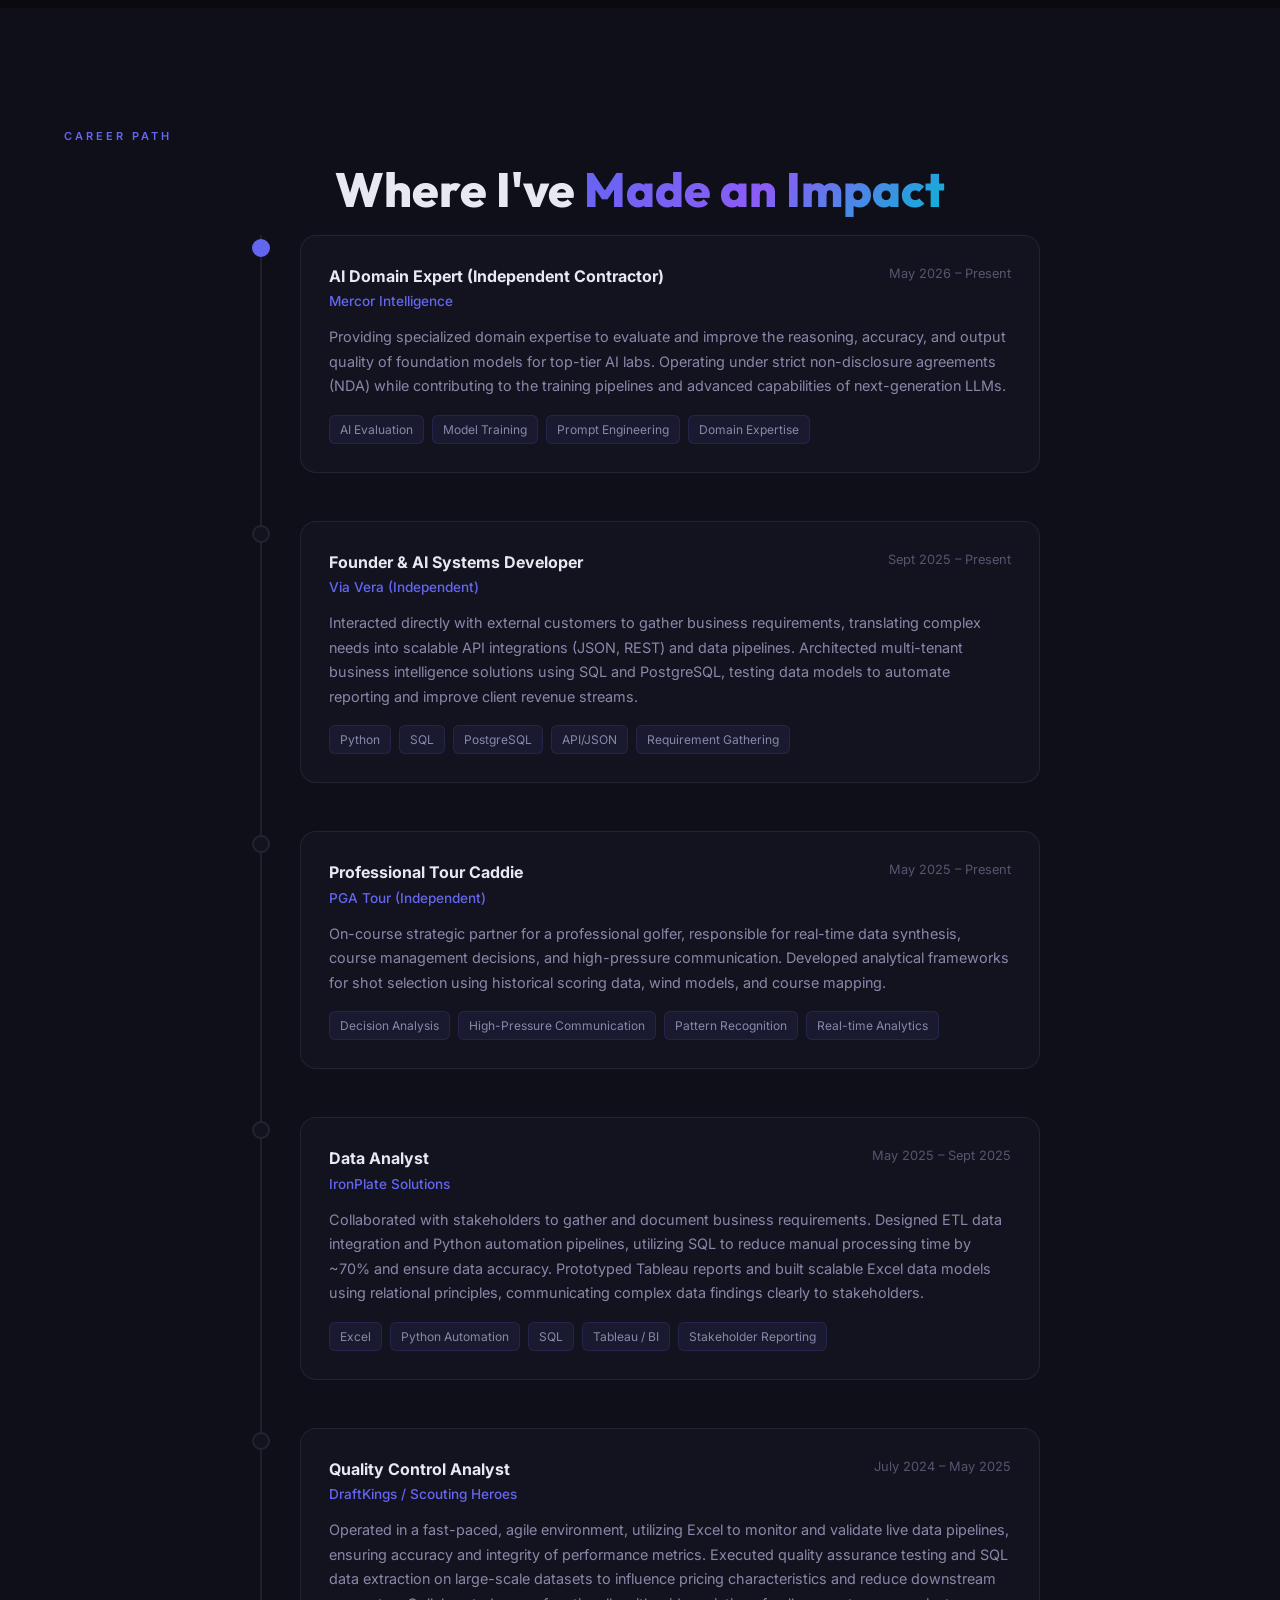
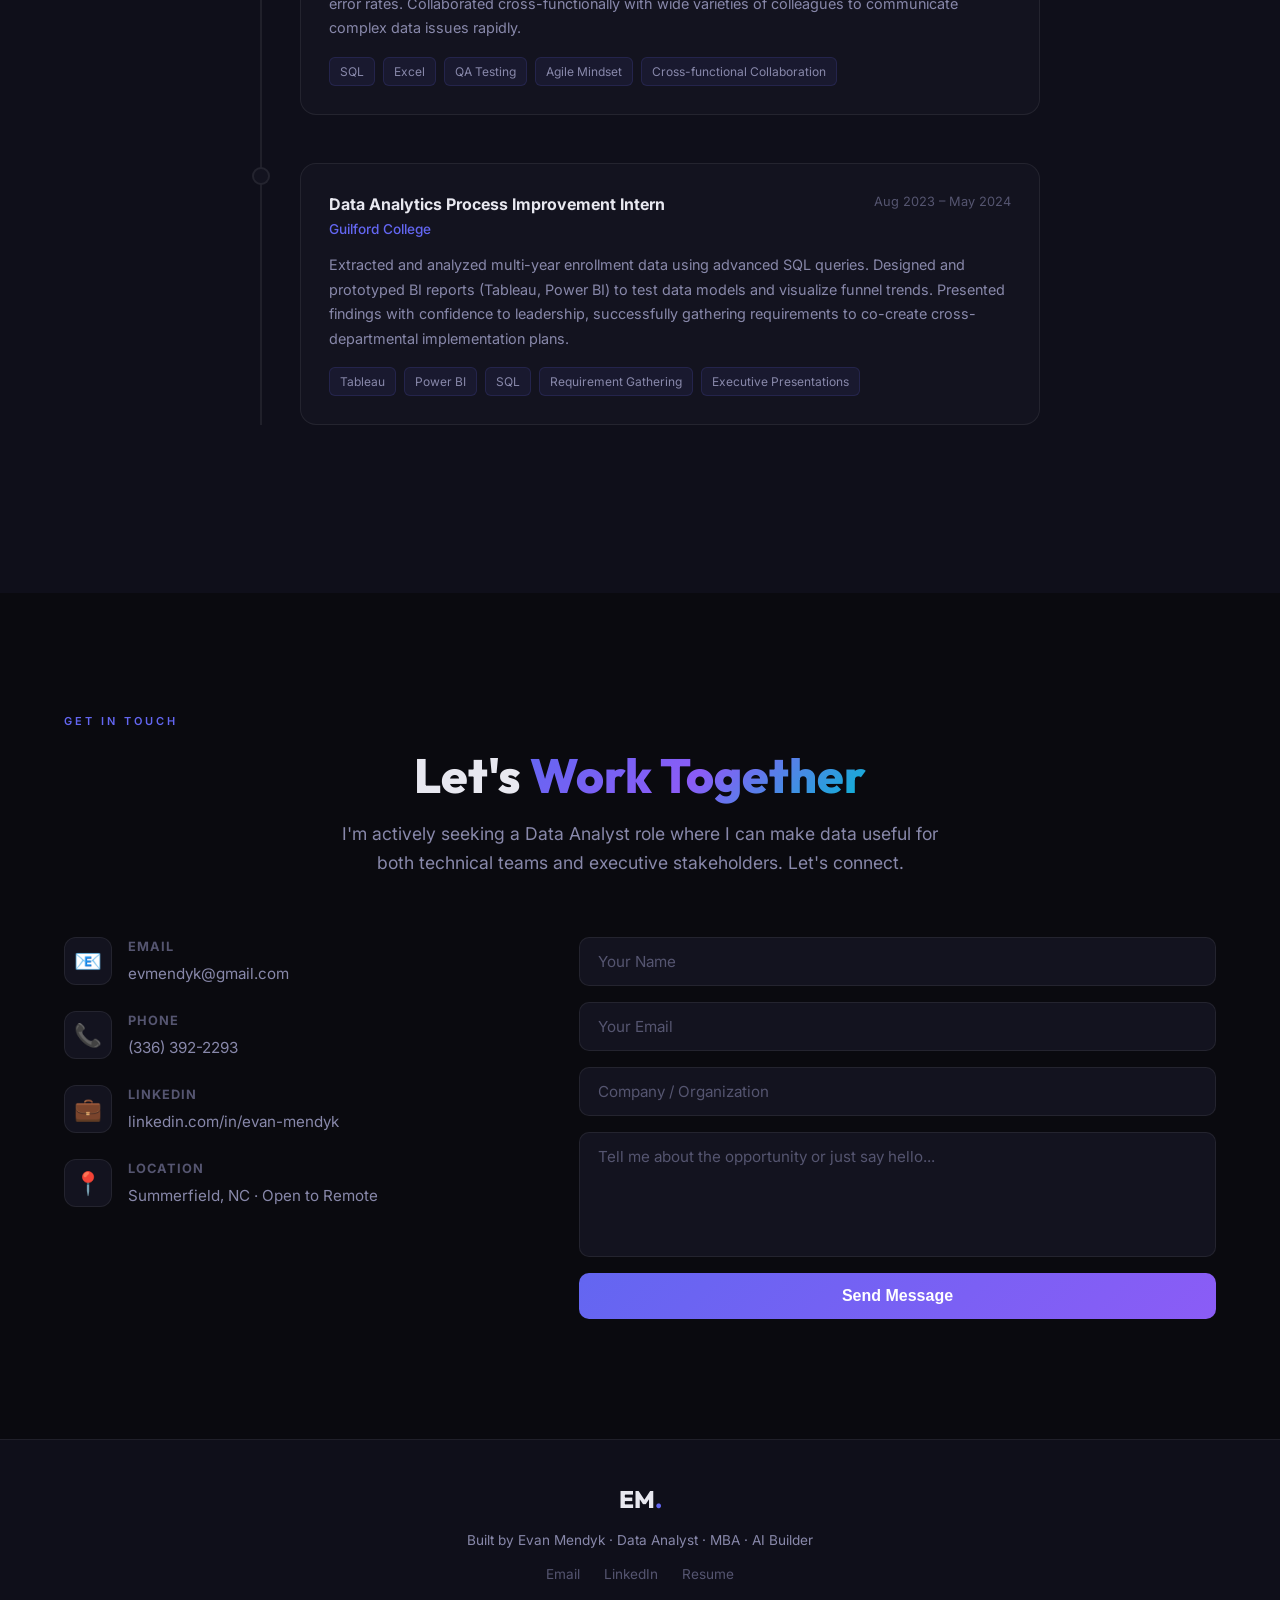
==== commit 907589ec: "Inject specific technical skills into role descriptions without expanding length" ====
--- a/index.html
+++ b/index.html
@@ -455,9 +455,9 @@
               </div>
               <span class="timeline-date">May 2025 – Sept 2025</span>
             </div>
-            <p>Collaborated with stakeholders to gather and document business requirements, prototyping BI reports to test data models. Designed and implemented ETL data integration pipelines using Python (pandas), reducing manual processing time by ~70% and ensuring data accuracy across systems. Communicated complex data findings clearly to both technical and non-technical stakeholders.</p>
+            <p>Collaborated with stakeholders to gather and document business requirements. Designed ETL data integration and Python automation pipelines, utilizing SQL to reduce manual processing time by ~70% and ensure data accuracy. Prototyped Tableau reports and built scalable Excel data models using relational principles, communicating complex data findings clearly to stakeholders.</p>
             <div class="timeline-skills">
-              <span>Python</span><span>SQL</span><span>ETL / Data Integration</span><span>Business Intelligence</span><span>Stakeholder Reporting</span>
+              <span>Excel</span><span>Python Automation</span><span>SQL</span><span>Tableau / BI</span><span>Stakeholder Reporting</span>
             </div>
           </div>
         </div>
@@ -472,9 +472,9 @@
               </div>
               <span class="timeline-date">July 2024 – May 2025</span>
             </div>
-            <p>Operated in a fast-paced, agile environment, monitoring and validating live data pipelines to ensure accuracy. Executed quality assurance testing and data extraction on large datasets to influence pricing characteristics. Collaborated cross-functionally with a wide variety of colleagues to communicate complex data issues rapidly and execute against set targets.</p>
+            <p>Operated in a fast-paced, agile environment, utilizing Excel to monitor and validate live data pipelines, ensuring accuracy and integrity of performance metrics. Executed quality assurance testing and SQL data extraction on large-scale datasets to influence pricing characteristics and reduce downstream error rates. Collaborated cross-functionally with wide varieties of colleagues to communicate complex data issues rapidly.</p>
             <div class="timeline-skills">
-              <span>Data Extraction</span><span>QA Testing</span><span>Agile Mindset</span><span>Cross-functional Collaboration</span>
+              <span>SQL</span><span>Excel</span><span>QA Testing</span><span>Agile Mindset</span><span>Cross-functional Collaboration</span>
             </div>
           </div>
         </div>
@@ -489,9 +489,9 @@
               </div>
               <span class="timeline-date">Aug 2023 – May 2024</span>
             </div>
-            <p>Extracted and analyzed multi-year enrollment data using advanced SQL queries. Designed and prototyped Business Intelligence reports (Tableau) to test data models and visualize funnel trends. Presented findings with confidence to leadership, successfully gathering requirements to co-create cross-departmental implementation plans.</p>
+            <p>Extracted and analyzed multi-year enrollment data using advanced SQL queries. Designed and prototyped BI reports (Tableau, Power BI) to test data models and visualize funnel trends. Presented findings with confidence to leadership, successfully gathering requirements to co-create cross-departmental implementation plans.</p>
             <div class="timeline-skills">
-              <span>Tableau / BI</span><span>SQL Extraction</span><span>Requirement Gathering</span><span>Executive Presentations</span>
+              <span>Tableau</span><span>Power BI</span><span>SQL</span><span>Requirement Gathering</span><span>Executive Presentations</span>
             </div>
           </div>
         </div>
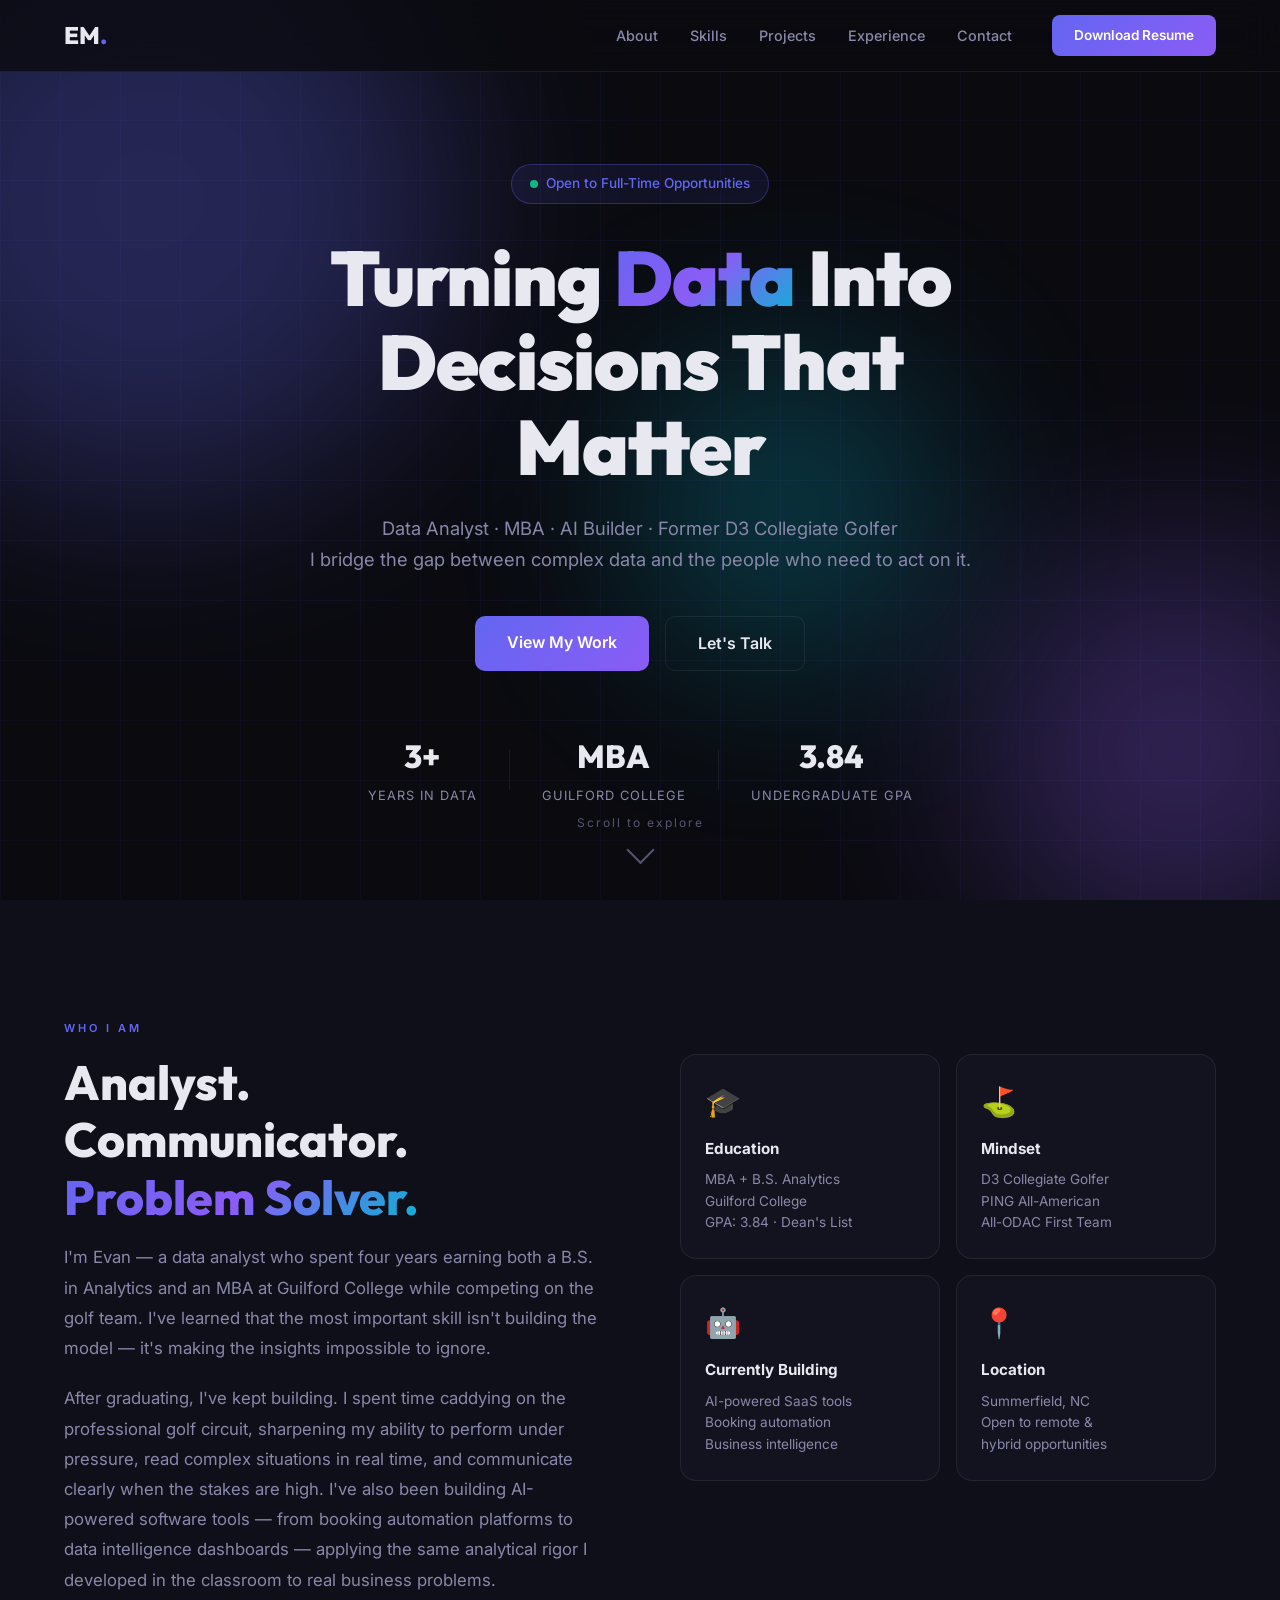
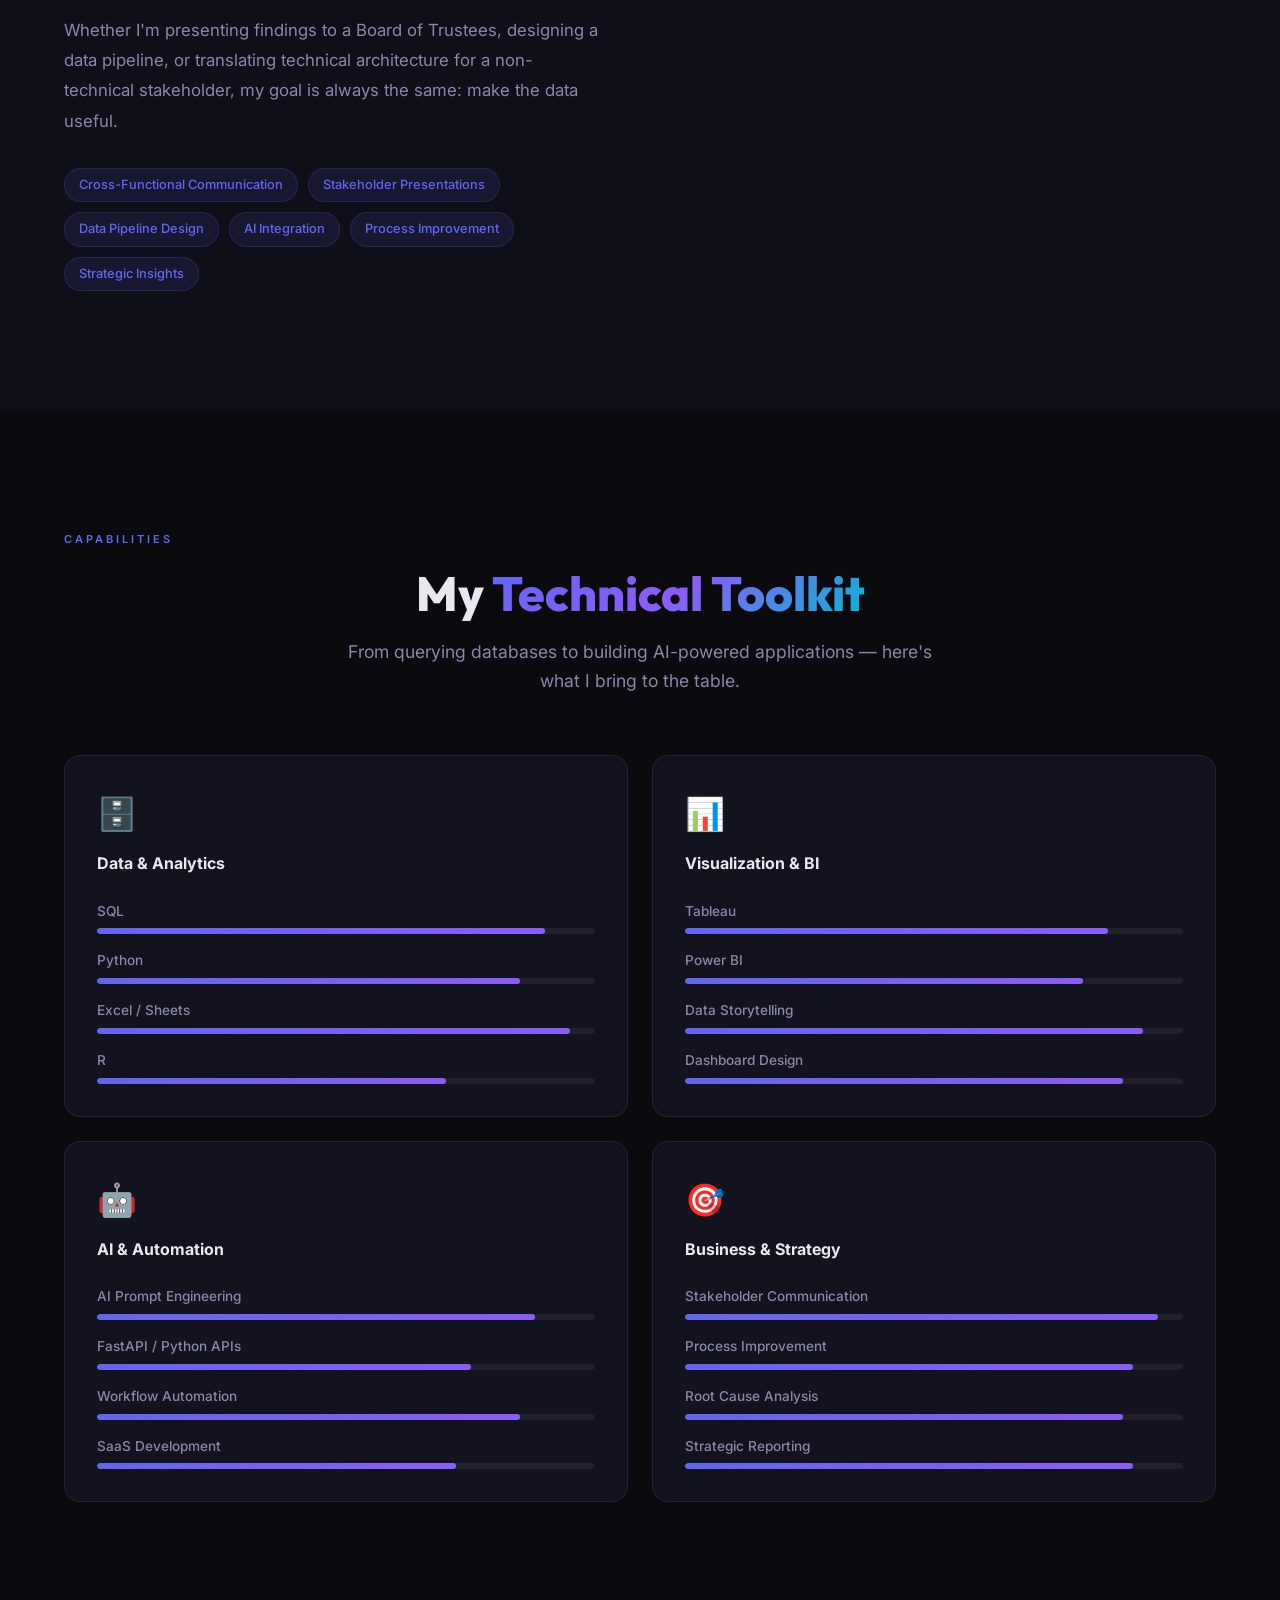
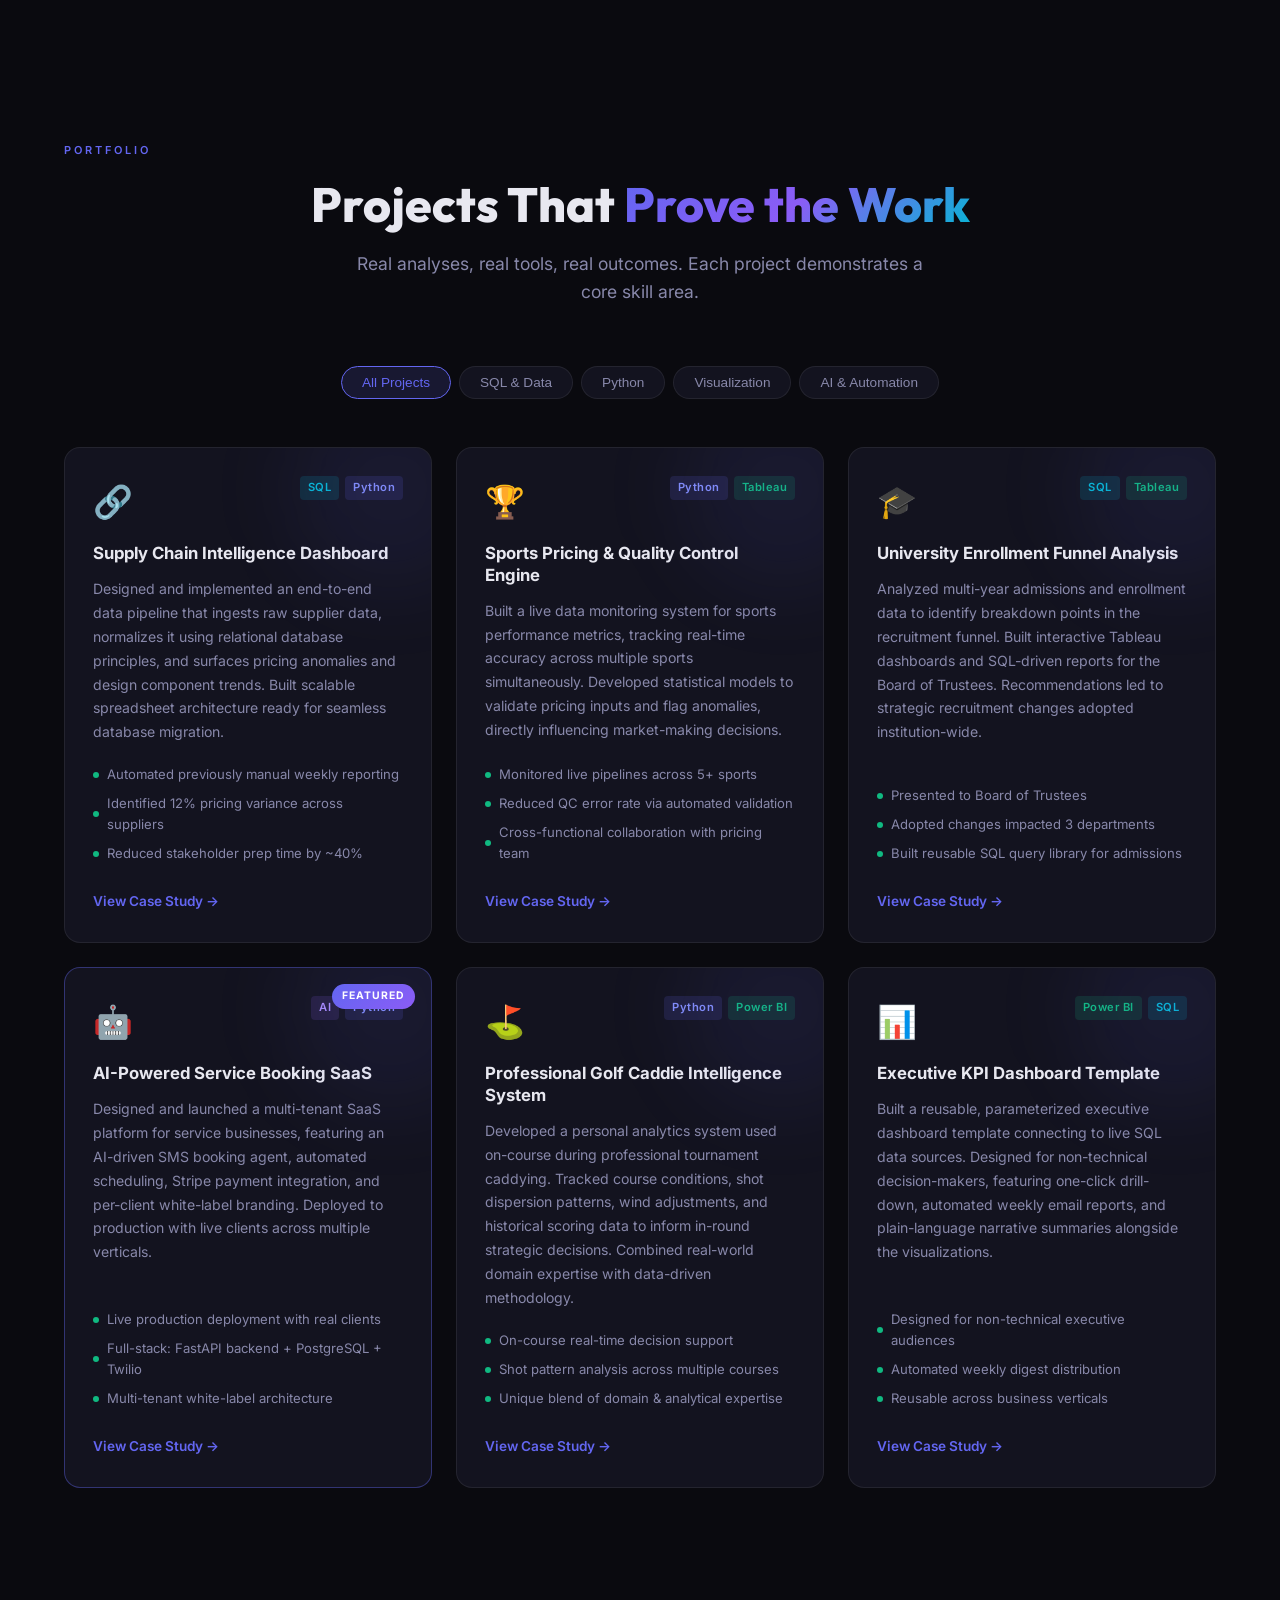
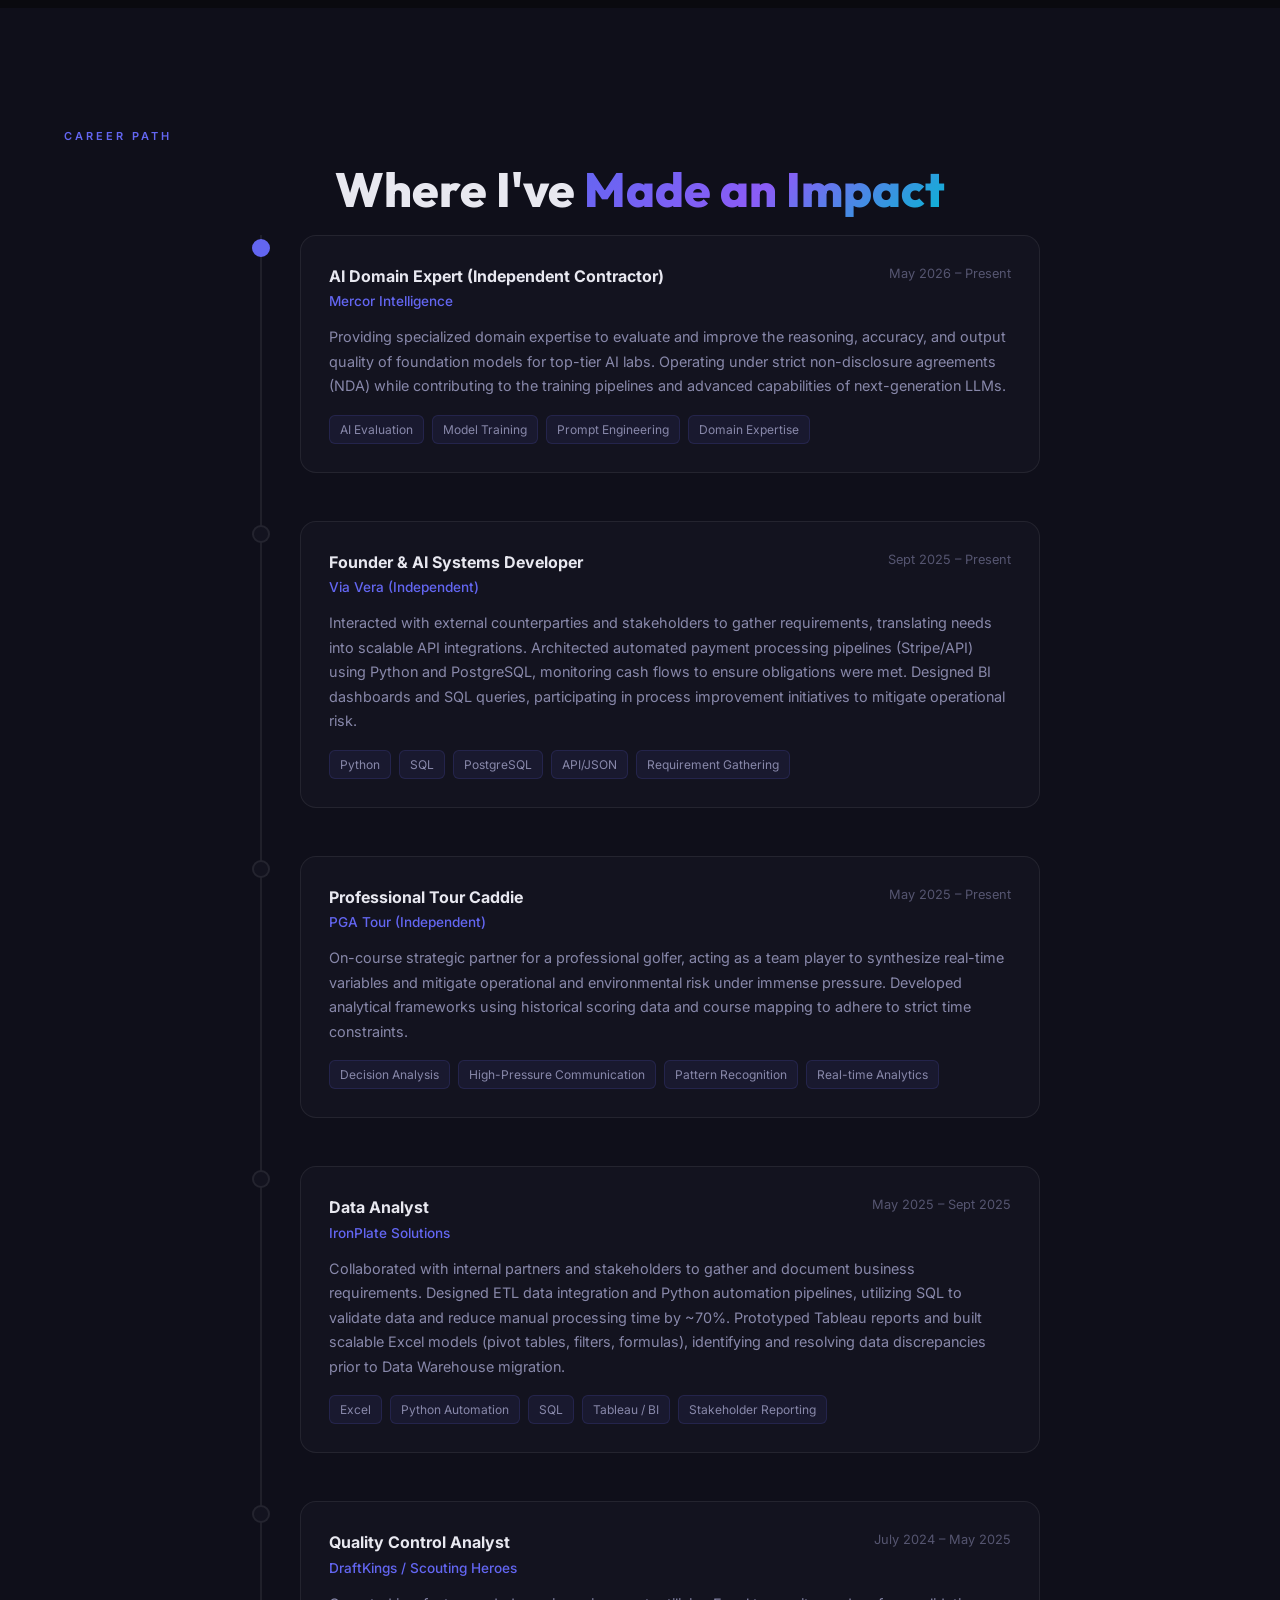
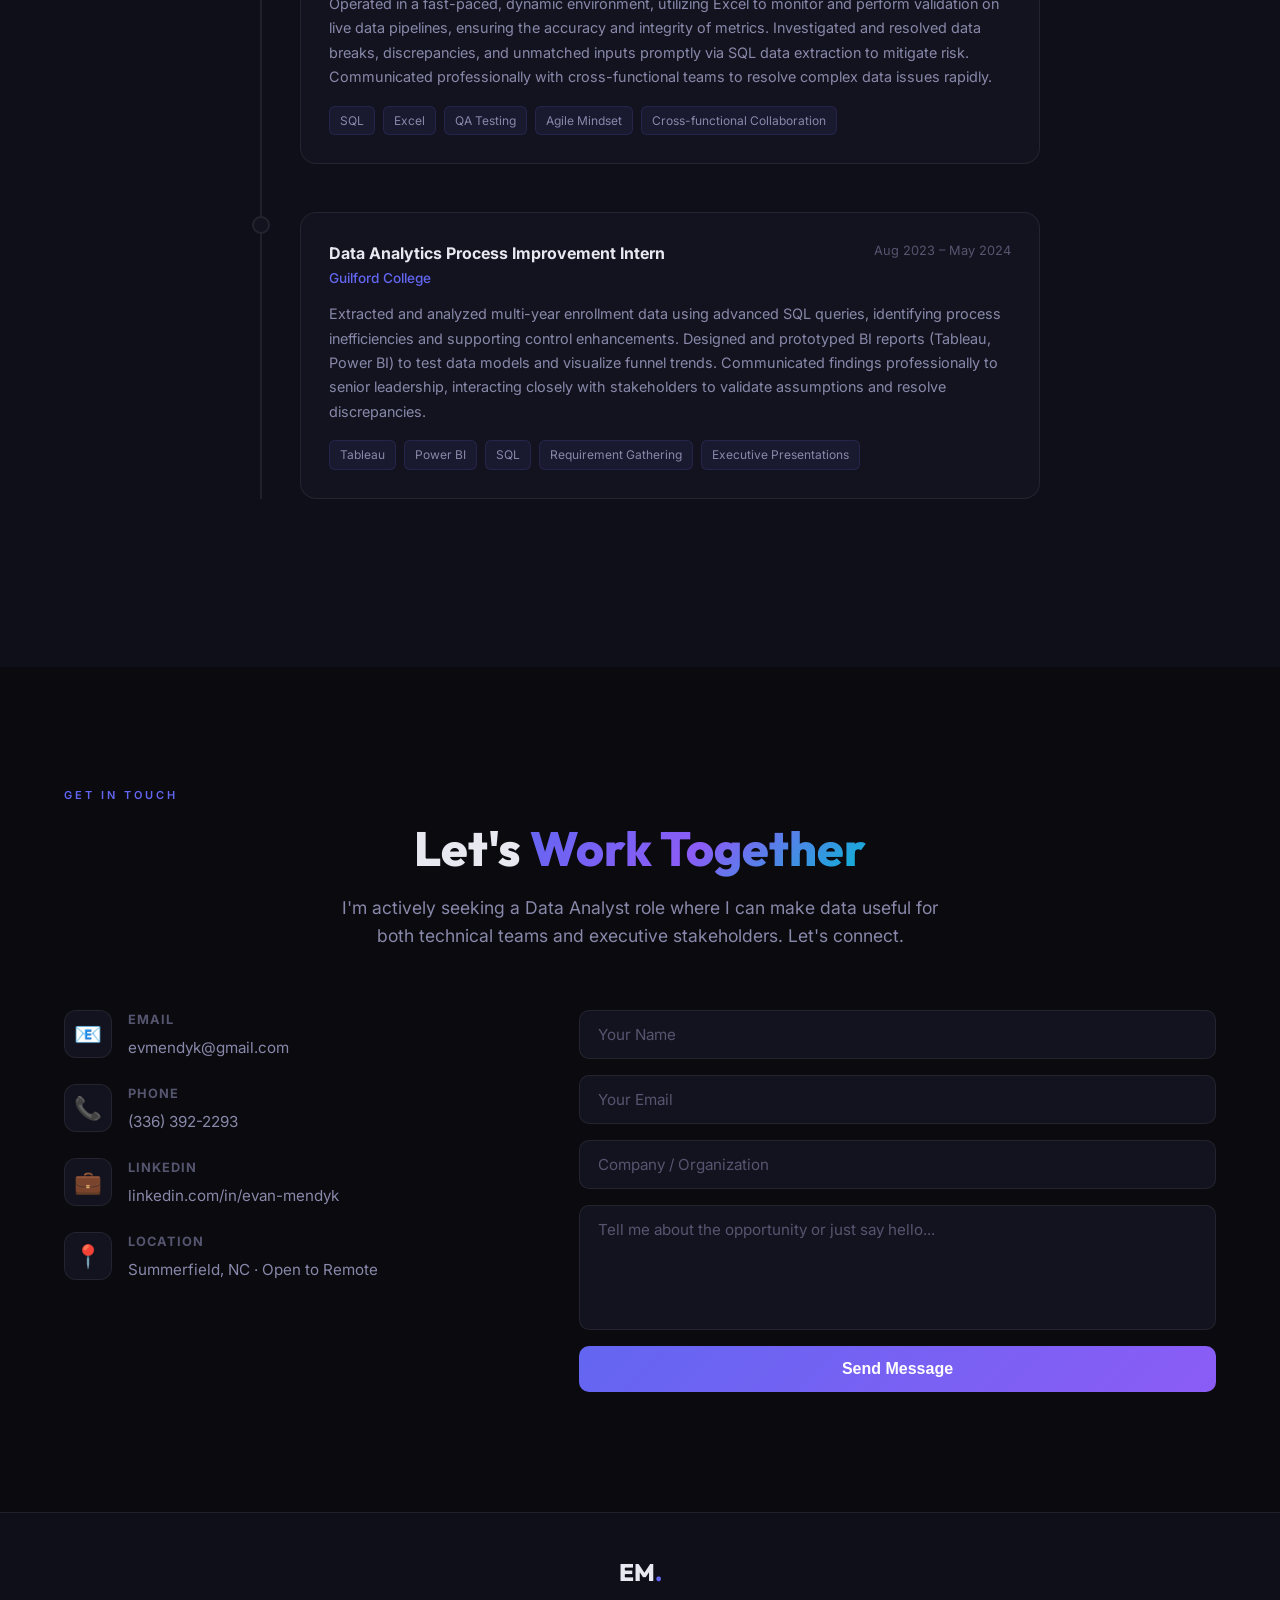
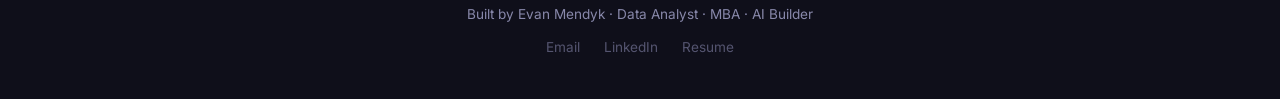
==== commit 14abf85c: "Tailor resume and portfolio descriptions for Trade Support Analyst role" ====
--- a/index.html
+++ b/index.html
@@ -421,7 +421,7 @@
               </div>
               <span class="timeline-date">Sept 2025 – Present</span>
             </div>
-            <p>Interacted directly with external customers to gather business requirements, translating complex needs into scalable API integrations (JSON, REST) and data pipelines. Architected multi-tenant business intelligence solutions using SQL and PostgreSQL, testing data models to automate reporting and improve client revenue streams.</p>
+            <p>Interacted with external counterparties and stakeholders to gather requirements, translating needs into scalable API integrations. Architected automated payment processing pipelines (Stripe/API) using Python and PostgreSQL, monitoring cash flows to ensure obligations were met. Designed BI dashboards and SQL queries, participating in process improvement initiatives to mitigate operational risk.</p>
             <div class="timeline-skills">
               <span>Python</span><span>SQL</span><span>PostgreSQL</span><span>API/JSON</span><span>Requirement Gathering</span>
             </div>
@@ -438,7 +438,7 @@
               </div>
               <span class="timeline-date">May 2025 – Present</span>
             </div>
-            <p>On-course strategic partner for a professional golfer, responsible for real-time data synthesis, course management decisions, and high-pressure communication. Developed analytical frameworks for shot selection using historical scoring data, wind models, and course mapping.</p>
+            <p>On-course strategic partner for a professional golfer, acting as a team player to synthesize real-time variables and mitigate operational and environmental risk under immense pressure. Developed analytical frameworks using historical scoring data and course mapping to adhere to strict time constraints.</p>
             <div class="timeline-skills">
               <span>Decision Analysis</span><span>High-Pressure Communication</span><span>Pattern Recognition</span><span>Real-time Analytics</span>
             </div>
@@ -455,7 +455,7 @@
               </div>
               <span class="timeline-date">May 2025 – Sept 2025</span>
             </div>
-            <p>Collaborated with stakeholders to gather and document business requirements. Designed ETL data integration and Python automation pipelines, utilizing SQL to reduce manual processing time by ~70% and ensure data accuracy. Prototyped Tableau reports and built scalable Excel data models using relational principles, communicating complex data findings clearly to stakeholders.</p>
+            <p>Collaborated with internal partners and stakeholders to gather and document business requirements. Designed ETL data integration and Python automation pipelines, utilizing SQL to validate data and reduce manual processing time by ~70%. Prototyped Tableau reports and built scalable Excel models (pivot tables, filters, formulas), identifying and resolving data discrepancies prior to Data Warehouse migration.</p>
             <div class="timeline-skills">
               <span>Excel</span><span>Python Automation</span><span>SQL</span><span>Tableau / BI</span><span>Stakeholder Reporting</span>
             </div>
@@ -472,7 +472,7 @@
               </div>
               <span class="timeline-date">July 2024 – May 2025</span>
             </div>
-            <p>Operated in a fast-paced, agile environment, utilizing Excel to monitor and validate live data pipelines, ensuring accuracy and integrity of performance metrics. Executed quality assurance testing and SQL data extraction on large-scale datasets to influence pricing characteristics and reduce downstream error rates. Collaborated cross-functionally with wide varieties of colleagues to communicate complex data issues rapidly.</p>
+            <p>Operated in a fast-paced, dynamic environment, utilizing Excel to monitor and perform validation on live data pipelines, ensuring the accuracy and integrity of metrics. Investigated and resolved data breaks, discrepancies, and unmatched inputs promptly via SQL data extraction to mitigate risk. Communicated professionally with cross-functional teams to resolve complex data issues rapidly.</p>
             <div class="timeline-skills">
               <span>SQL</span><span>Excel</span><span>QA Testing</span><span>Agile Mindset</span><span>Cross-functional Collaboration</span>
             </div>
@@ -489,7 +489,7 @@
               </div>
               <span class="timeline-date">Aug 2023 – May 2024</span>
             </div>
-            <p>Extracted and analyzed multi-year enrollment data using advanced SQL queries. Designed and prototyped BI reports (Tableau, Power BI) to test data models and visualize funnel trends. Presented findings with confidence to leadership, successfully gathering requirements to co-create cross-departmental implementation plans.</p>
+            <p>Extracted and analyzed multi-year enrollment data using advanced SQL queries, identifying process inefficiencies and supporting control enhancements. Designed and prototyped BI reports (Tableau, Power BI) to test data models and visualize funnel trends. Communicated findings professionally to senior leadership, interacting closely with stakeholders to validate assumptions and resolve discrepancies.</p>
             <div class="timeline-skills">
               <span>Tableau</span><span>Power BI</span><span>SQL</span><span>Requirement Gathering</span><span>Executive Presentations</span>
             </div>
